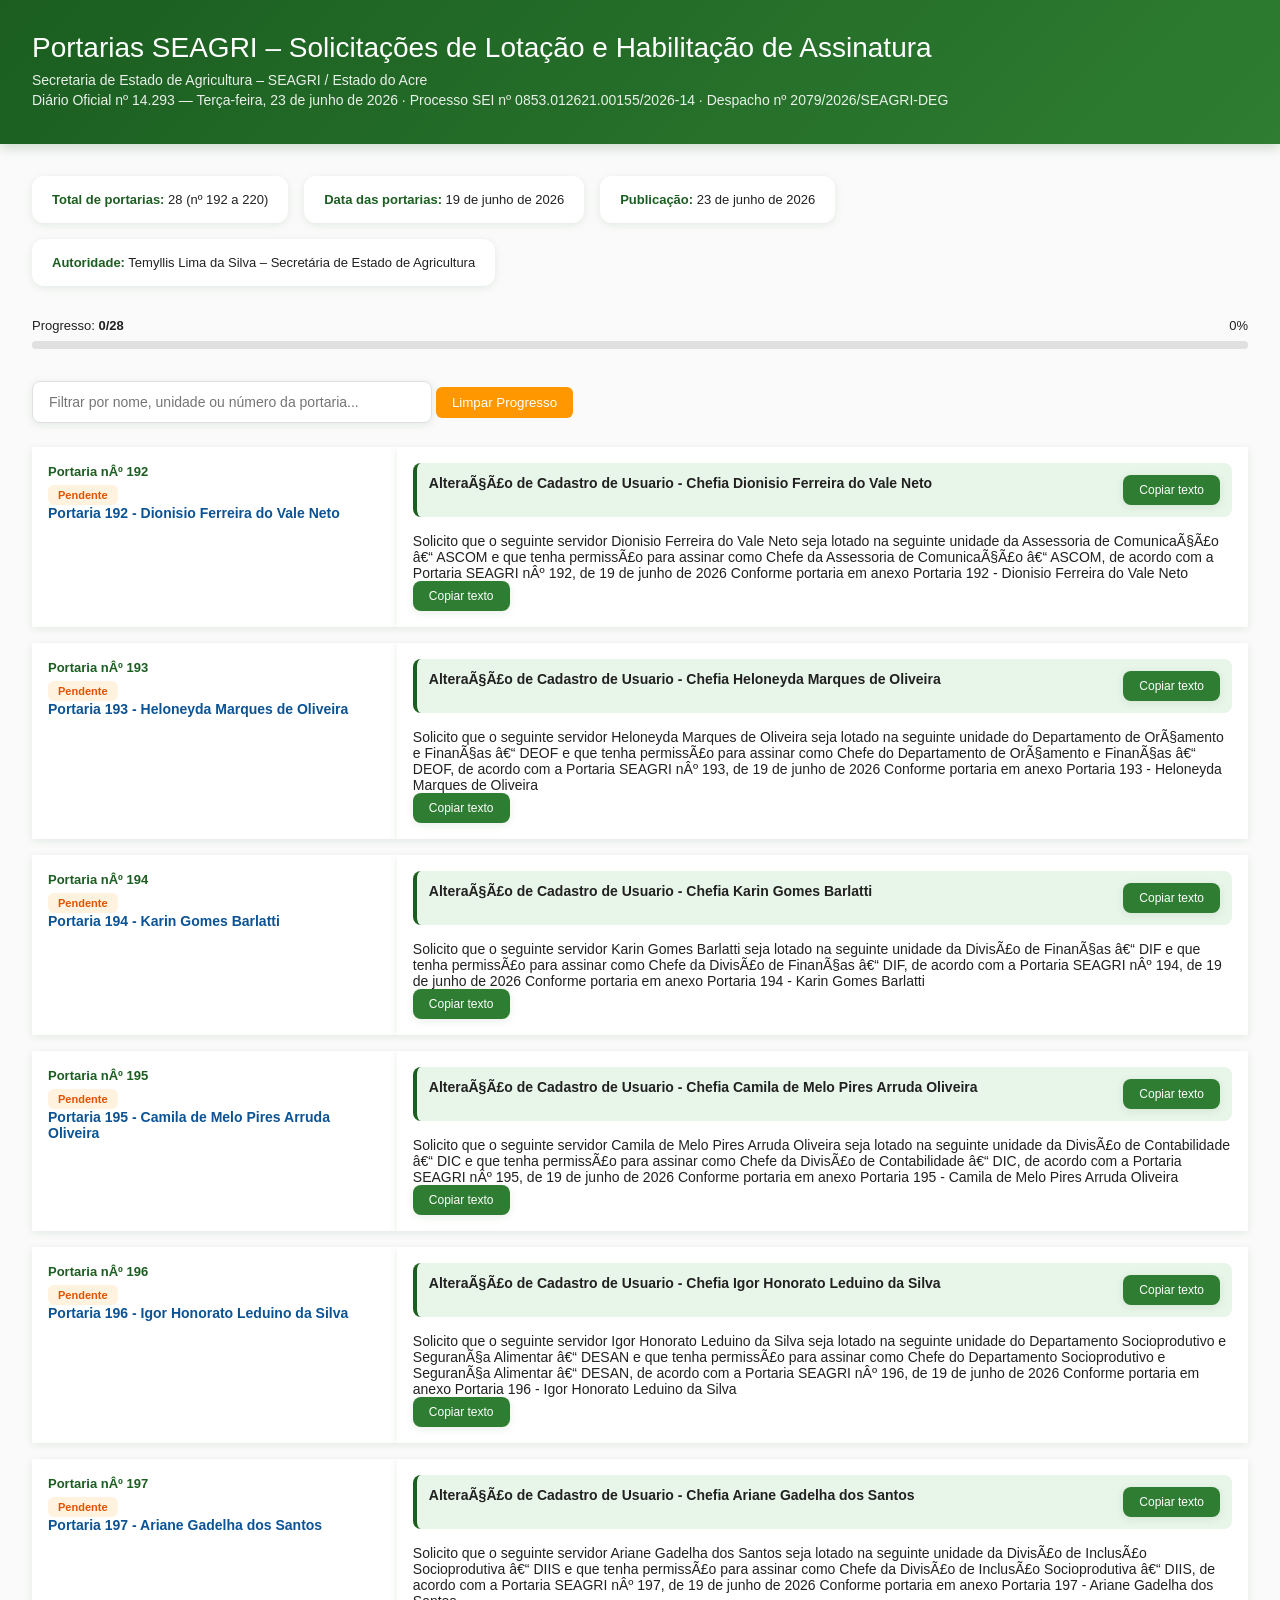
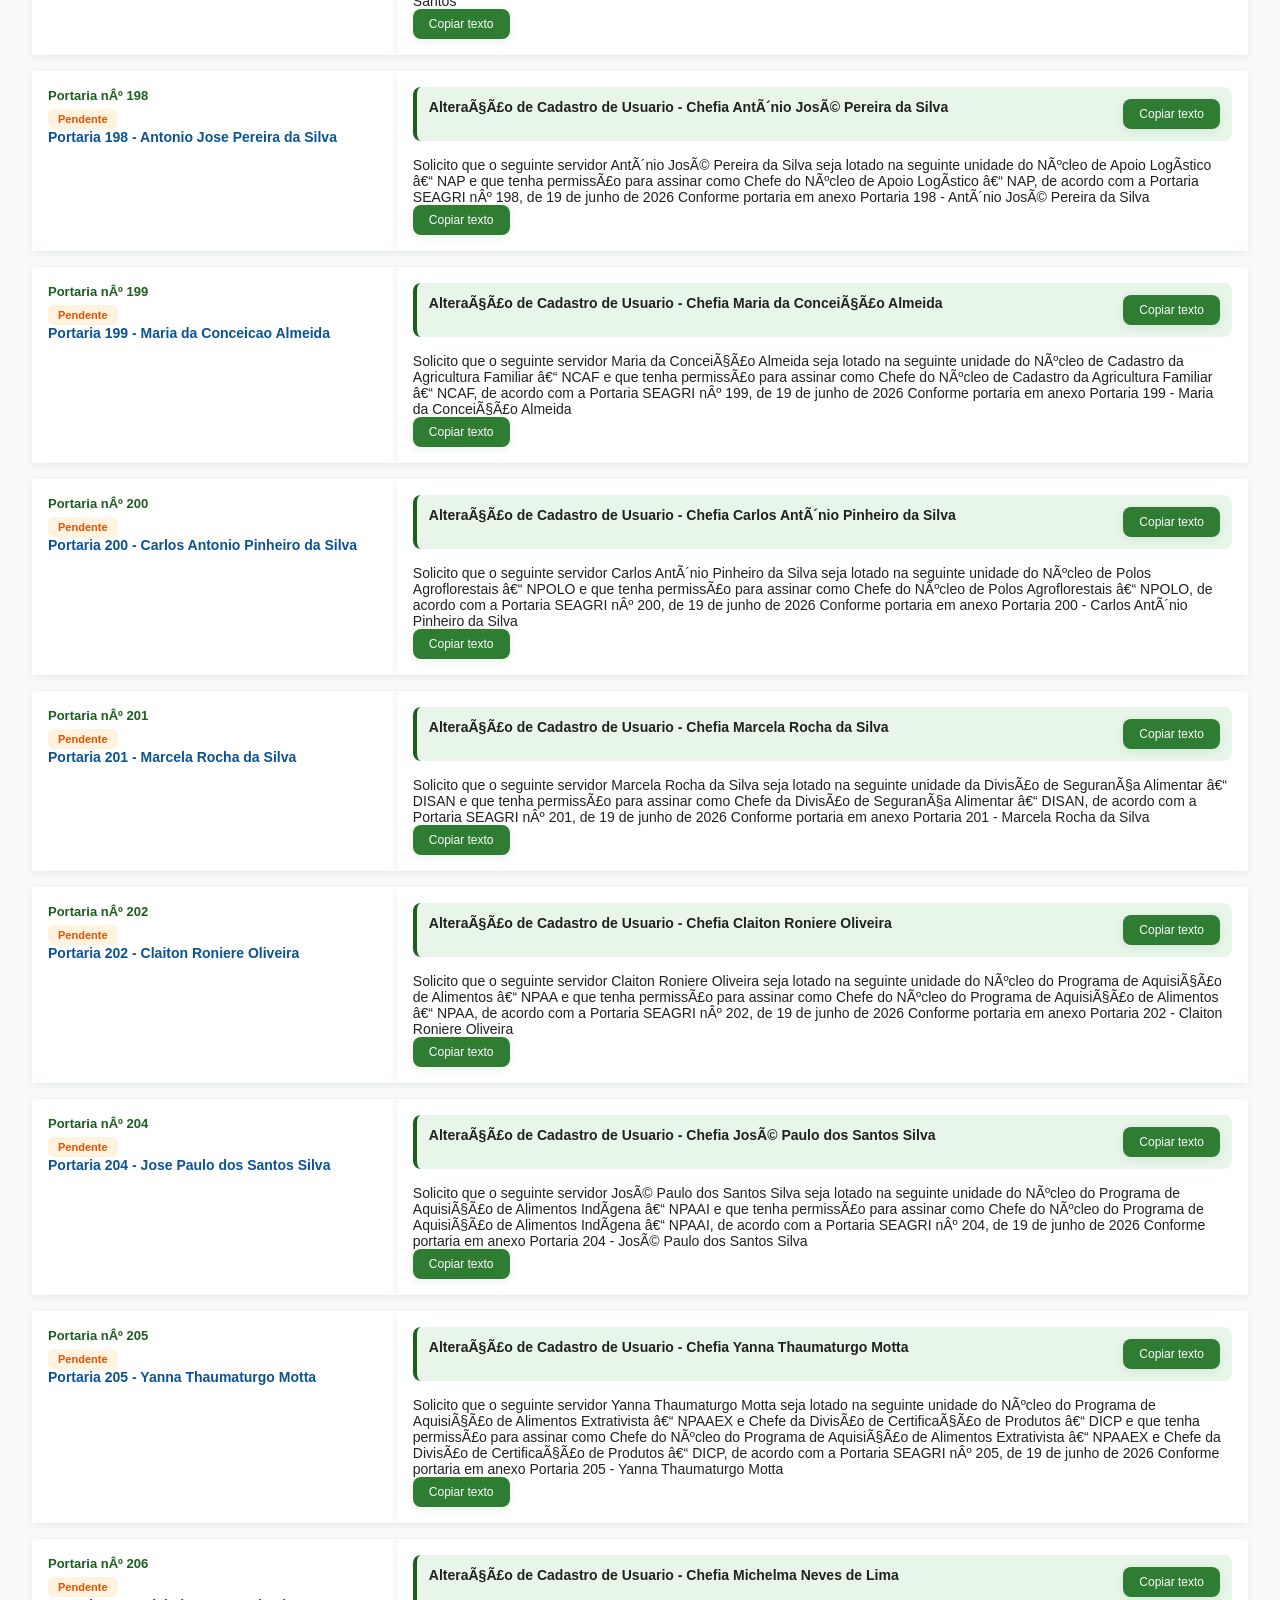
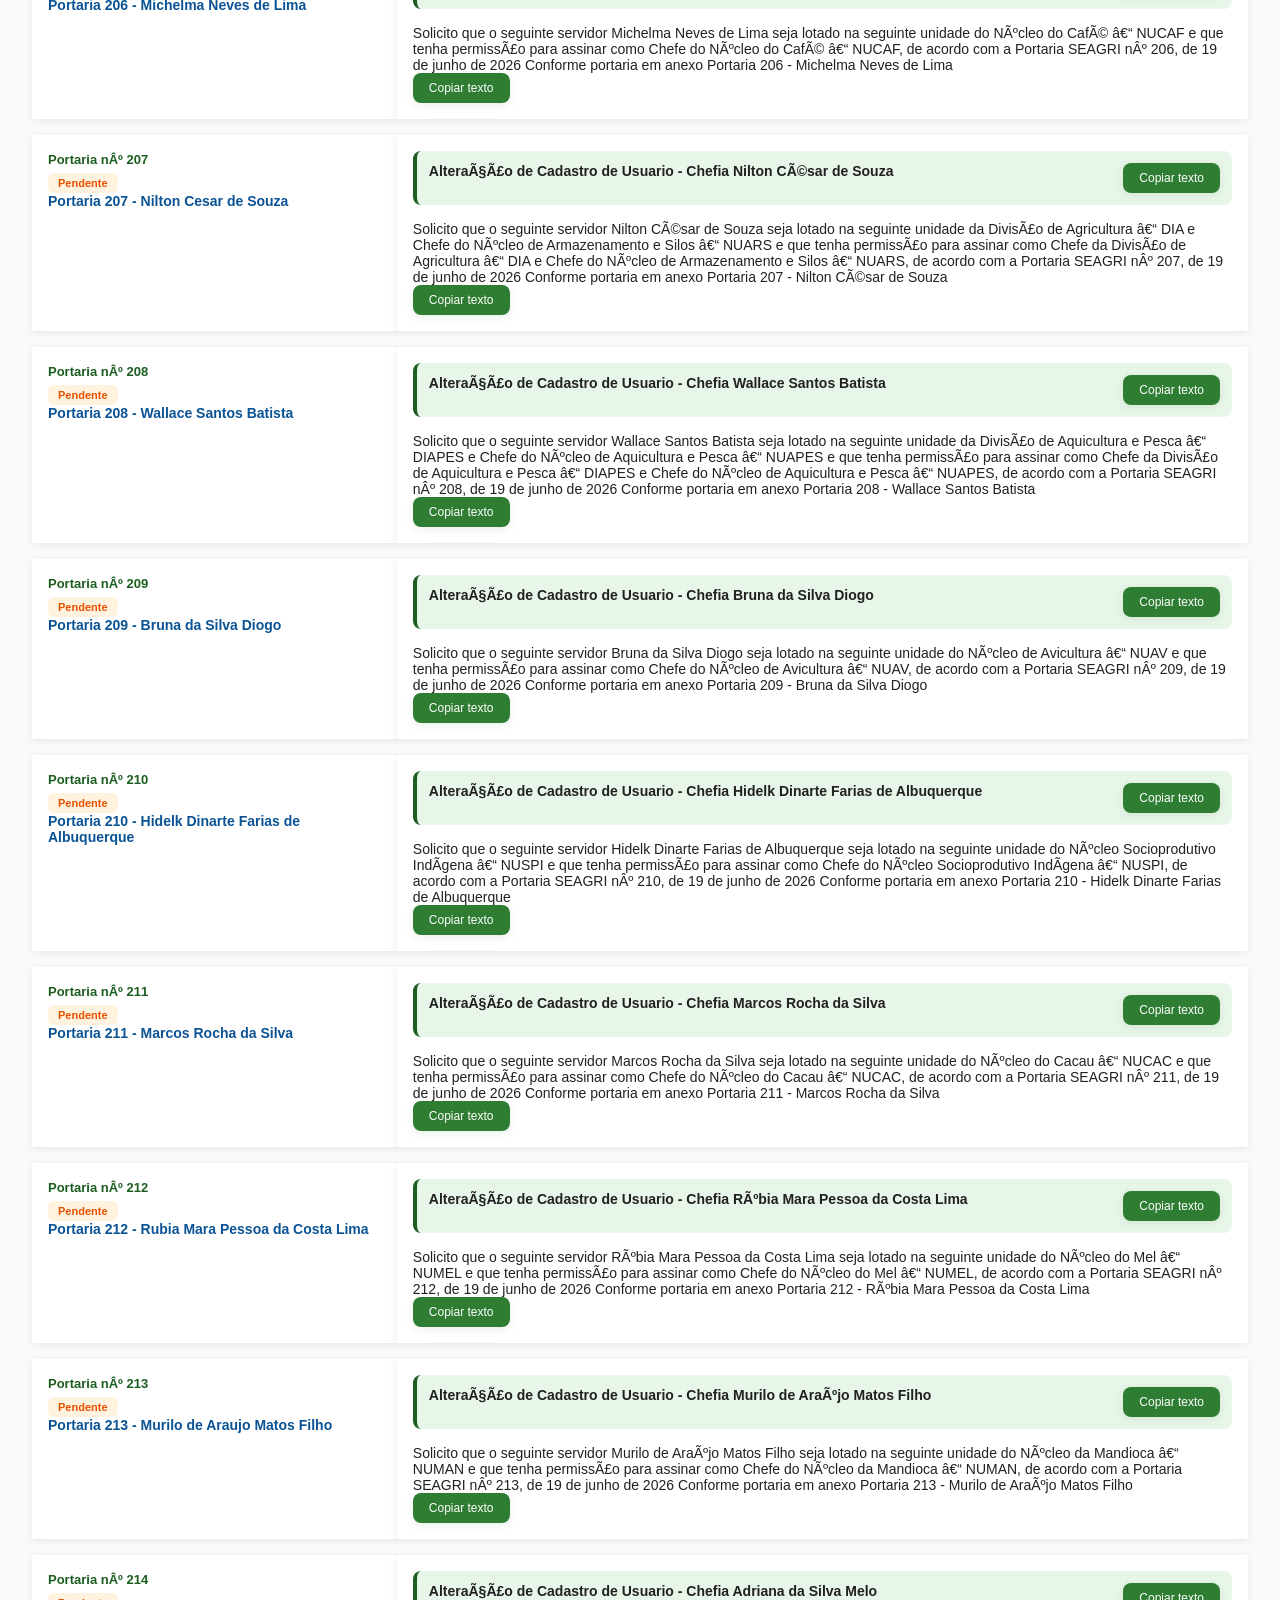
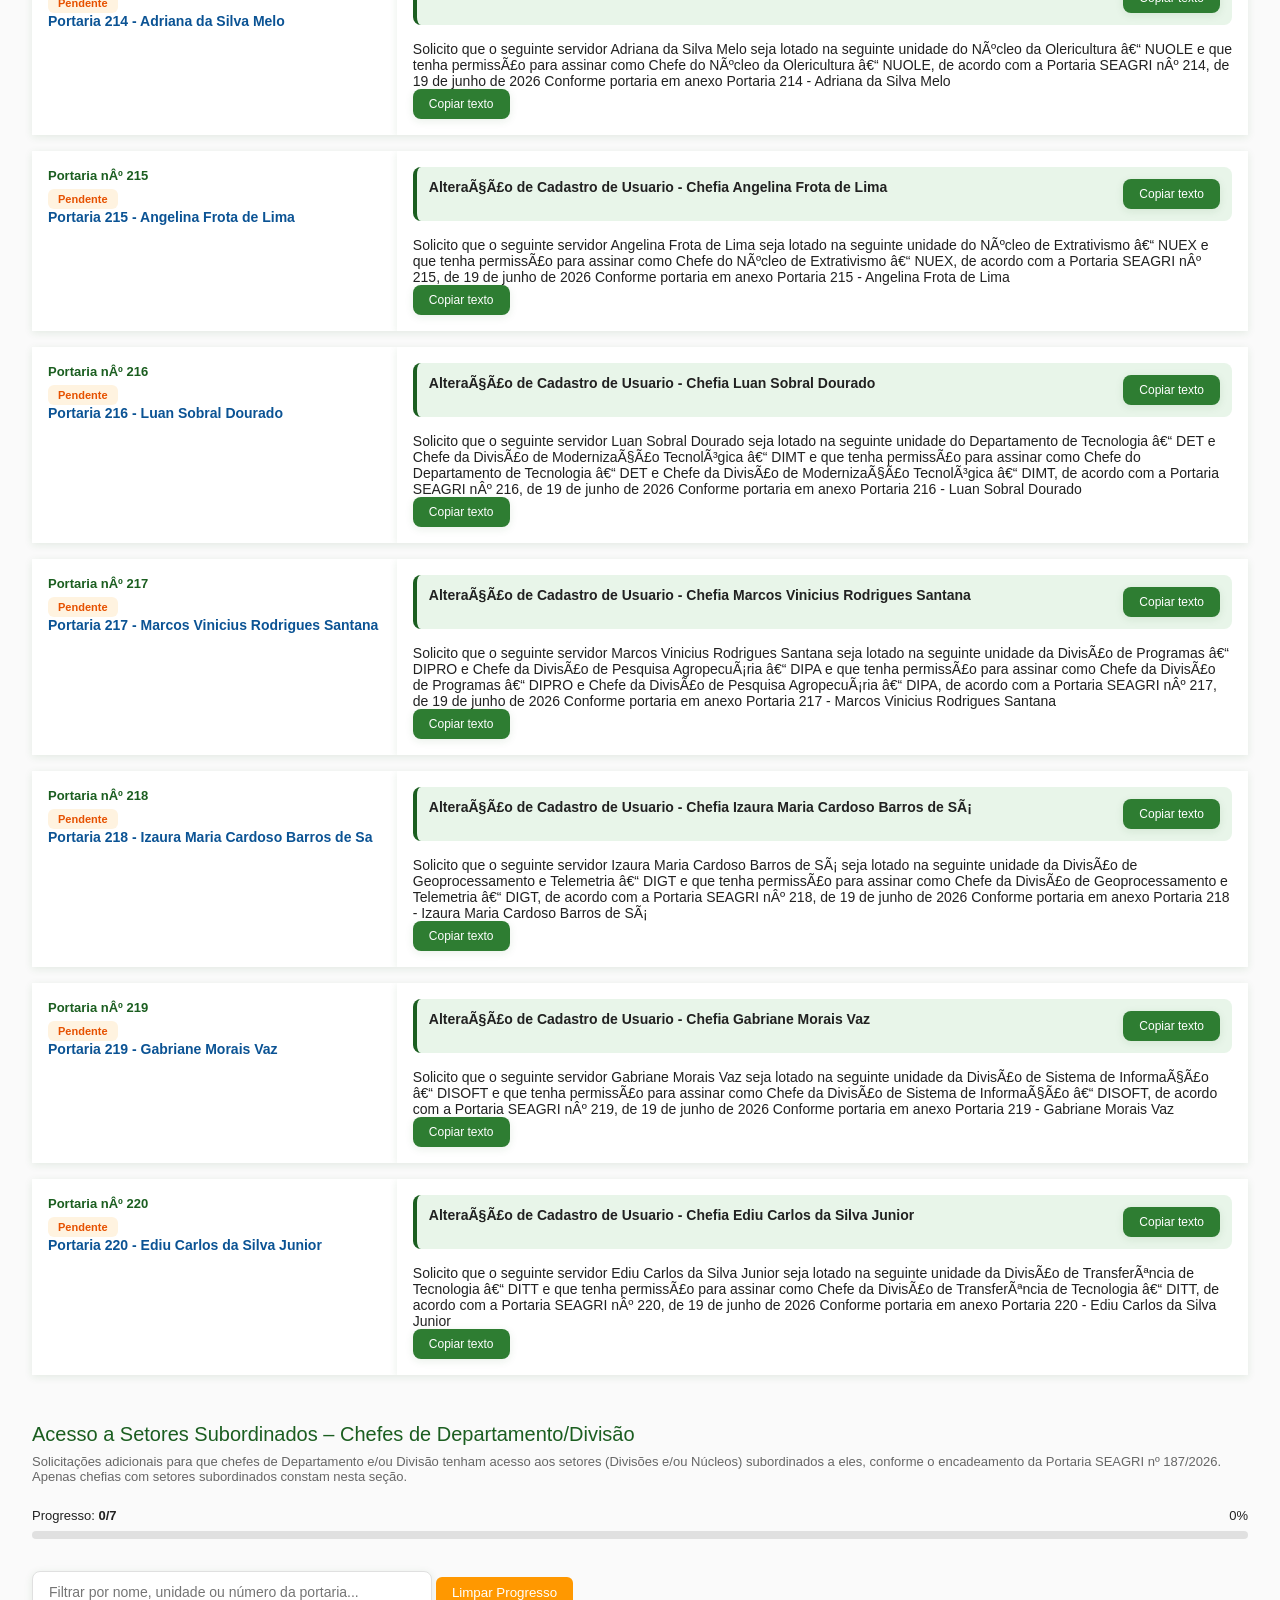
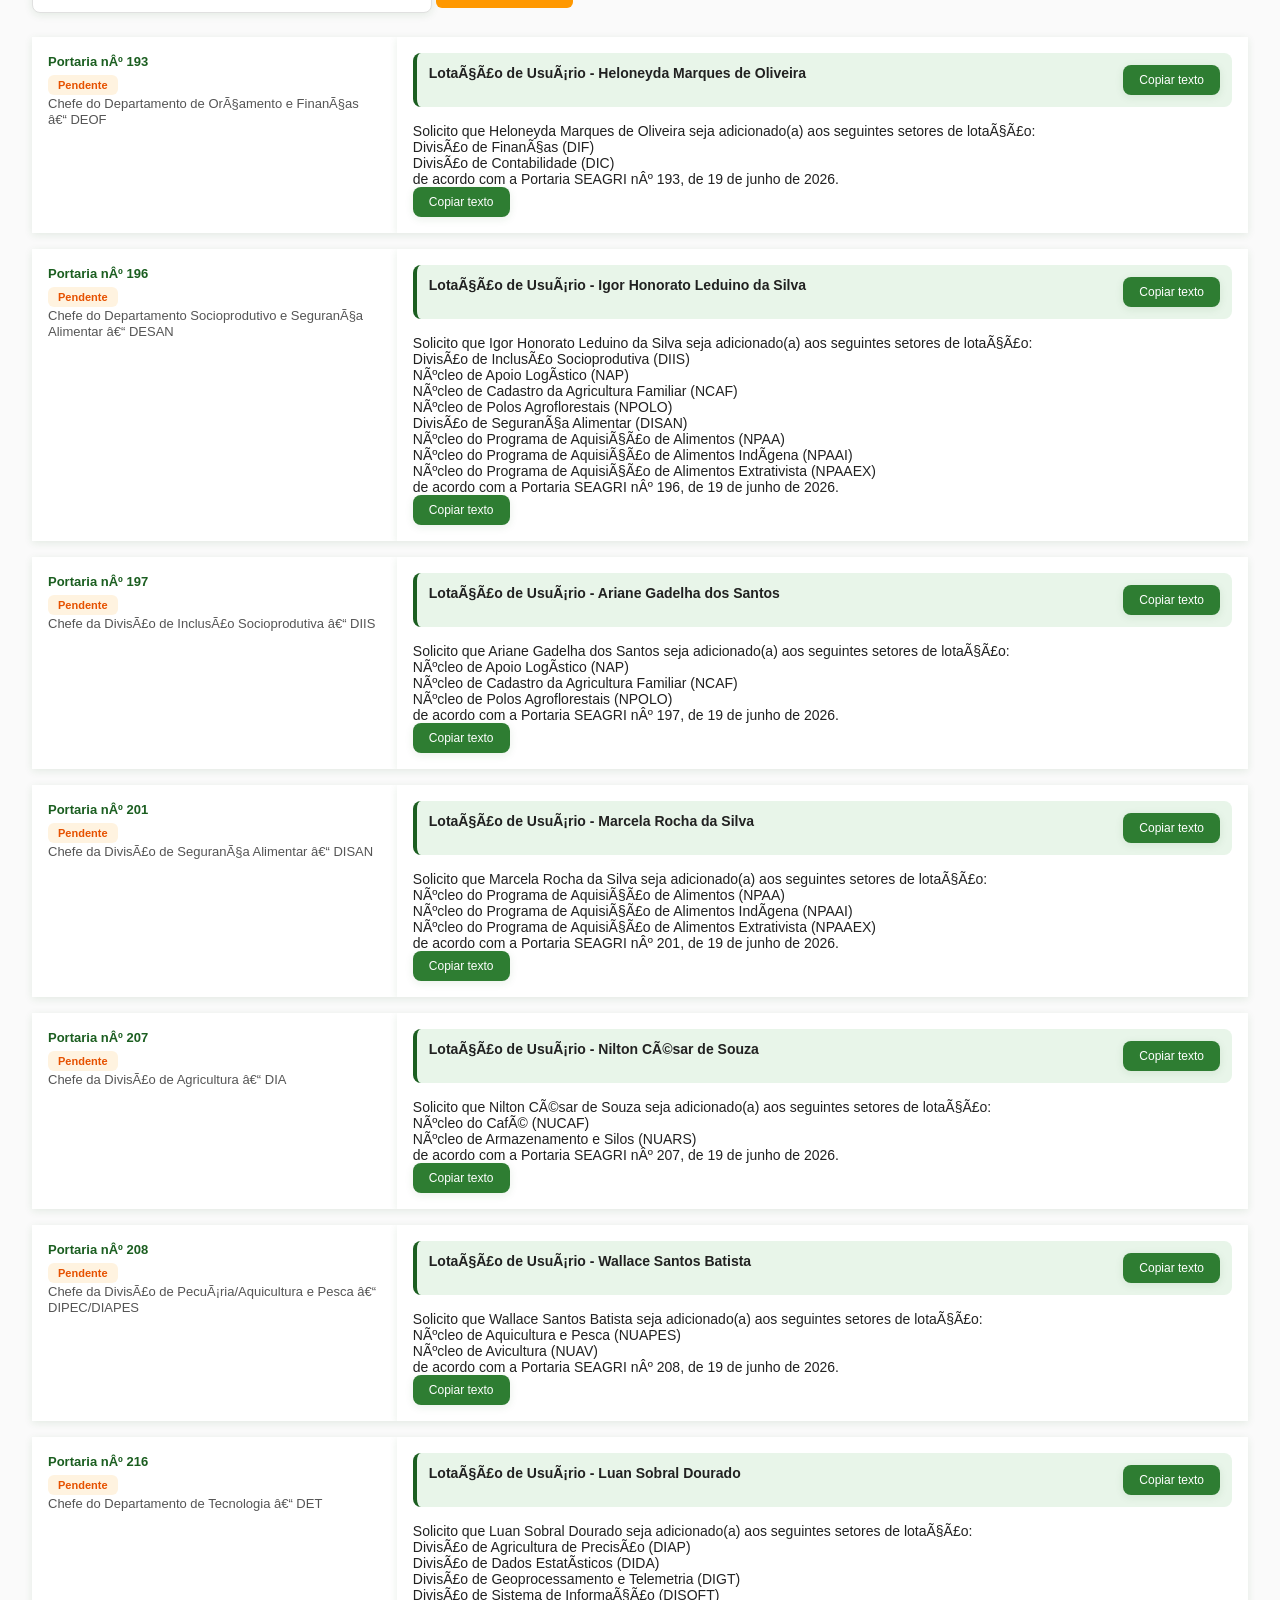
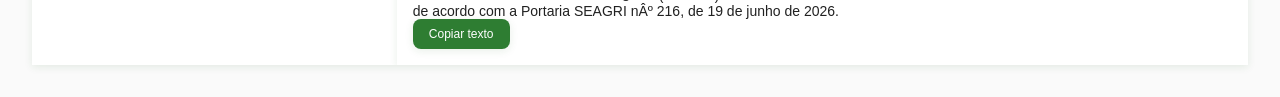
==== index.html @ 4edb9bdc "Update index.html Colocando as novas portarias e chamados para os chefes de departamento dos setores" ====
<!DOCTYPE html>
<html lang="pt-BR">
<head>
<meta charset="UTF-8">
<meta name="viewport" content="width=device-width, initial-scale=1.0">
<title>Portarias SEAGRI - SolicitaÃ§Ãµes de LotaÃ§Ã£o e HabilitaÃ§Ã£o de Assinatura</title>
<style>
  :root{
    --verde:#1b5e20; --verde2:#2e7d32; --verde-claro:#e8f5e9; --cinza:#f5f5f5; --linha:#e0e0e0;
    --texto:#212121; --azul:#0b5394; --sombra:0 2px 8px rgba(27,94,32,0.1);
  }
  *{box-sizing:border-box;}
  body{font-family:"Roboto","Segoe UI",Arial,sans-serif;margin:0;color:var(--texto);background:#fafafa;}
  header{background:linear-gradient(135deg,var(--verde),var(--verde2));color:#fff;padding:32px;box-shadow:0 4px 12px rgba(27,94,32,0.2);}
  header h1{margin:0 0 8px;font-size:28px;font-weight:500;}
  header p{margin:4px 0;font-size:14px;opacity:.9;}
  .wrap{padding:32px;max-width:100%;margin:0;}
  .meta{display:flex;flex-wrap:wrap;gap:16px;margin:0 0 32px;padding:0;}
  .card{background:#fff;border:none;border-radius:12px;padding:16px 20px;font-size:13px;box-shadow:var(--sombra);}
  .card b{color:var(--verde);}
  .tools{margin:0 0 24px;font-size:14px;padding:0;}
  .progresso-container{margin-bottom:20px;}
  .progresso-titulo{display:flex;justify-content:space-between;margin-bottom:8px;font-size:13px;font-weight:500;}
  .progresso-barra{width:100%;height:8px;background:var(--linha);border-radius:10px;overflow:hidden;}
  .progresso-fill{height:100%;background:linear-gradient(90deg,var(--verde),var(--verde2));width:0%;transition:width 0.3s ease;border-radius:10px;}
  .tools input{padding:12px 16px;border:1px solid var(--linha);border-radius:8px;width:100%;max-width:400px;font-size:14px;background:#fff;box-shadow:var(--sombra);margin-top:12px;}
  .tools input:focus{outline:none;border-color:var(--verde);box-shadow:0 0 0 4px rgba(27,94,32,0.1);}
  table{border-collapse:separate;border-spacing:0;width:100%;background:transparent;border-radius:0;overflow:visible;box-shadow:none;margin:0;padding:0;}
  thead{display:none;}
  tbody{display:grid;grid-template-columns:1fr;gap:16px;width:100%;padding:0;}
  tbody td{border:none;padding:16px;font-size:14px;vertical-align:top;background:#fff;box-shadow:var(--sombra);border-radius:8px;width:100%;}
  tbody tr:nth-child(even){background:#fff;}
  tbody tr:hover{background:#f1f8e9;}
  tbody tr{background:#fff;box-shadow:var(--sombra);overflow:hidden;display:flex;margin:0;border:none;}
  tbody tr > td:first-child{width:30%;border-radius:0;}
  tbody tr > td:last-child{flex:1;border-radius:0;padding:16px;}
  .num{font-weight:600;color:var(--verde);white-space:nowrap;font-size:13px;}
  .status-badge{display:inline-block;margin-top:6px;padding:4px 10px;border-radius:6px;font-size:11px;font-weight:600;}
  .status-badge.pendente{background:#fff3e0;color:#e65100;}
  .status-badge.concluido{background:#e8f5e9;color:#2e7d32;}
  .arq{flex:0 0 30%;min-width:200px;}
  .arq a{color:var(--azul);text-decoration:none;font-weight:600;word-break:break-word;transition:color 0.2s;}
  .arq a:hover{color:var(--verde);text-decoration:underline;}
  .texto{line-height:1.8;font-size:14px;}
  .texto .u{font-weight:600;color:var(--verde);}
  .texto-container{display:flex;flex-direction:column;gap:16px;}
  .texto-titulo{display:flex;gap:12px;align-items:flex-start;padding:12px;background:var(--verde-claro);border-radius:8px;border-left:4px solid var(--verde);}
  .texto-titulo-text{flex:1;font-weight:500;color:var(--texto);cursor:pointer;transition:opacity 0.2s;}
  .texto-titulo-text:hover{opacity:0.7;}
  .texto-corpo-text{font-size:14px;cursor:pointer;transition:opacity 0.2s;}
  .texto-corpo-text:hover{opacity:0.7;}
  .toast-notificacao{position:fixed;bottom:20px;right:20px;background:var(--verde);color:#fff;padding:16px 24px;border-radius:8px;box-shadow:0 4px 12px rgba(0,0,0,0.15);font-weight:500;z-index:9999;animation:slideIn 0.3s ease-out;}
  @keyframes slideIn{from{transform:translateY(100px);opacity:0;}to{transform:translateY(0);opacity:1;}}
  @keyframes slideOut{from{transform:translateY(0);opacity:1;}to{transform:translateY(100px);opacity:0;}}
  .toast-saindo{animation:slideOut 0.3s ease-out forwards;}
  .copy{font-size:12px;color:#fff;background:var(--verde2);border:none;border-radius:8px;padding:8px 16px;cursor:pointer;white-space:nowrap;font-weight:500;transition:all 0.2s;box-shadow:var(--sombra);position:relative;}
  .copy:hover{background:var(--verde);transform:translateY(-2px);box-shadow:0 4px 12px rgba(27,94,32,0.2);}
  .copy:active{transform:translateY(0);}
  .copy.copiado{background:#4caf50;position:relative;}
  .copy.copiado::after{content:"âœ“";margin-left:6px;font-weight:bold;}
  .obs{margin-top:32px;background:#fff8e1;border:1px solid #f0d98a;border-radius:12px;padding:16px 20px;font-size:13px;line-height:1.6;box-shadow:var(--sombra);}
  .obs b{color:#9a6b00;}
  .modal-backdrop{position:fixed;top:0;left:0;width:100%;height:100%;background:rgba(0,0,0,0.5);display:none;justify-content:center;align-items:center;z-index:10000;}
  .modal-backdrop.ativo{display:flex;}
  .modal-conteudo{background:#fff;border-radius:16px;padding:40px;box-shadow:0 8px 32px rgba(0,0,0,0.2);max-width:500px;text-align:center;position:relative;animation:modalEntrada 0.3s ease-out;}
  @keyframes modalEntrada{from{transform:scale(0.8);opacity:0;}to{transform:scale(1);opacity:1;}}
  .modal-titulo{font-size:32px;margin:0 0 20px;color:var(--verde);font-weight:500;}
  .modal-emoji{font-size:80px;margin-bottom:20px;}
  .modal-fechar{position:absolute;top:12px;right:12px;background:none;border:none;font-size:28px;cursor:pointer;color:#999;transition:color 0.2s;}
  .modal-fechar:hover{color:var(--verde);}
  footer{padding:24px 32px;font-size:12px;color:#999;text-align:center;border-top:1px solid var(--linha);}
  @media(max-width:900px){
    .wrap{padding:16px;}
    header{padding:20px 16px;}
    header h1{font-size:22px;}
    table{padding:0;}
    tbody{grid-template-columns:1fr;gap:12px;}
    tbody tr{flex-direction:column;}
    tbody tr > td{width:100%;}
    tbody tr > td:last-child{flex:1;}
    .arq{width:100%;}
    .texto{font-size:13px;}
    .copy{padding:6px 12px;font-size:11px;}
  }
  @media(max-width:600px){
    .wrap{padding:12px;}
    header{padding:16px 12px;}
    header h1{font-size:20px;}
    header p{font-size:12px;}
    .meta{gap:8px;margin-bottom:16px;}
    .card{padding:12px;font-size:12px;}
    table{padding:0;}
    tbody{grid-template-columns:1fr;gap:8px;}
    tbody tr{flex-direction:column;border-radius:8px;}
    tbody tr > td{padding:12px;}
    .arq{width:100%;}
    .num{font-size:12px;}
    .texto{font-size:13px;}
    .texto-titulo{padding:10px;gap:8px;}
    .texto-corpo-text{font-size:13px;}
    .copy{padding:6px 10px;font-size:10px;}
  }
</style>
</head>
<body>
<header>
  <h1>Portarias SEAGRI &ndash; Solicita&ccedil;&otilde;es de Lota&ccedil;&atilde;o e Habilita&ccedil;&atilde;o de Assinatura</h1>
  <p>Secretaria de Estado de Agricultura &ndash; SEAGRI / Estado do Acre</p>
  <p>Di&aacute;rio Oficial n&ordm; 14.293 &mdash; Ter&ccedil;a-feira, 23 de junho de 2026 &middot; Processo SEI n&ordm; 0853.012621.00155/2026-14 &middot; Despacho n&ordm; 2079/2026/SEAGRI-DEG</p>
</header>

<div class="wrap">
  <div class="meta">
    <div class="card"><b>Total de portarias:</b> 28 (n&ordm; 192 a 220)</div>
    <div class="card"><b>Data das portarias:</b> 19 de junho de 2026</div>
    <div class="card"><b>Publica&ccedil;&atilde;o:</b> 23 de junho de 2026</div>
    <div class="card"><b>Autoridade:</b> Temyllis Lima da Silva &ndash; Secret&aacute;ria de Estado de Agricultura</div>
  </div>

  <div class="tools">
    <div class="progresso-container">
      <div class="progresso-titulo">
        <span>Progresso: <strong id="progresso-texto">0/28</strong></span>
        <span id="progresso-percentual">0%</span>
      </div>
      <div class="progresso-barra">
        <div class="progresso-fill" id="progresso-fill"></div>
      </div>
    </div>
    <input id="busca" type="text" placeholder="Filtrar por nome, unidade ou n&uacute;mero da portaria...">
    <button id="limparProgresso" style="margin-top:10px;padding:8px 16px;background:#ff9800;color:#fff;border:none;border-radius:6px;cursor:pointer;font-weight:500;">Limpar Progresso</button>
  </div>

  <table id="tabela">
    <thead>
      <tr>
        <th style="width:30%">Arquivo</th>
        <th style="width:70%">Texto da solicita&ccedil;&atilde;o</th>
      </tr>
    </thead>
    <tbody>
<!--LINHAS-->
    </tbody>
  </table>

  <h2 style="margin:48px 0 8px;font-size:20px;color:var(--verde);font-weight:500;">Acesso a Setores Subordinados &ndash; Chefes de Departamento/Divis&atilde;o</h2>
  <p style="margin:0 0 24px;font-size:13px;color:#666;">Solicita&ccedil;&otilde;es adicionais para que chefes de Departamento e/ou Divis&atilde;o tenham acesso aos setores (Divis&otilde;es e/ou N&uacute;cleos) subordinados a eles, conforme o encadeamento da Portaria SEAGRI n&ordm; 187/2026. Apenas chefias com setores subordinados constam nesta se&ccedil;&atilde;o.</p>

  <div class="tools">
    <div class="progresso-container">
      <div class="progresso-titulo">
        <span>Progresso: <strong id="progresso-texto2">0/7</strong></span>
        <span id="progresso-percentual2">0%</span>
      </div>
      <div class="progresso-barra">
        <div class="progresso-fill" id="progresso-fill2"></div>
      </div>
    </div>
    <input id="busca2" type="text" placeholder="Filtrar por nome, unidade ou n&uacute;mero da portaria...">
    <button id="limparProgresso2" style="margin-top:10px;padding:8px 16px;background:#ff9800;color:#fff;border:none;border-radius:6px;cursor:pointer;font-weight:500;">Limpar Progresso</button>
  </div>

  <table id="tabela2">
    <thead>
      <tr>
        <th style="width:30%">Chefia</th>
        <th style="width:70%">Texto da solicita&ccedil;&atilde;o</th>
      </tr>
    </thead>
    <tbody>
<!--LINHAS2-->
    </tbody>
  </table>
</div>
<script>
const dados = [
 {n:"192", arq:"Portaria 192 - Dionisio Ferreira do Vale Neto.pdf", orig:"[03]-0021487054_Publicacao.pdf", nome:"Dionisio Ferreira do Vale Neto", chefia:"Chefe da Assessoria de ComunicaÃ§Ã£o â€“ ASCOM"},
 {n:"193", arq:"Portaria 193 - Heloneyda Marques de Oliveira.pdf", orig:"[05]-0021487149_Publicacao.pdf", nome:"Heloneyda Marques de Oliveira", chefia:"Chefe do Departamento de OrÃ§amento e FinanÃ§as â€“ DEOF"},
 {n:"194", arq:"Portaria 194 - Karin Gomes Barlatti.pdf", orig:"[07]-0021487244_Publicacao.pdf", nome:"Karin Gomes Barlatti", chefia:"Chefe da DivisÃ£o de FinanÃ§as â€“ DIF"},
 {n:"195", arq:"Portaria 195 - Camila de Melo Pires Arruda Oliveira.pdf", orig:"[09]-0021487390_Publicacao.pdf", nome:"Camila de Melo Pires Arruda Oliveira", chefia:"Chefe da DivisÃ£o de Contabilidade â€“ DIC"},
 {n:"196", arq:"Portaria 196 - Igor Honorato Leduino da Silva.pdf", orig:"[11]-0021487550_Publicacao.pdf", nome:"Igor Honorato Leduino da Silva", chefia:"Chefe do Departamento Socioprodutivo e SeguranÃ§a Alimentar â€“ DESAN"},
 {n:"197", arq:"Portaria 197 - Ariane Gadelha dos Santos.pdf", orig:"[13]-0021487748_Publicacao.pdf", nome:"Ariane Gadelha dos Santos", chefia:"Chefe da DivisÃ£o de InclusÃ£o Socioprodutiva â€“ DIIS"},
 {n:"198", arq:"Portaria 198 - Antonio Jose Pereira da Silva.pdf", orig:"[15]-0021487877_Publicacao.pdf", nome:"AntÃ´nio JosÃ© Pereira da Silva", chefia:"Chefe do NÃºcleo de Apoio LogÃ­stico â€“ NAP"},
 {n:"199", arq:"Portaria 199 - Maria da Conceicao Almeida.pdf", orig:"[17]-0021487975_Publicacao.pdf", nome:"Maria da ConceiÃ§Ã£o Almeida", chefia:"Chefe do NÃºcleo de Cadastro da Agricultura Familiar â€“ NCAF"},
 {n:"200", arq:"Portaria 200 - Carlos Antonio Pinheiro da Silva.pdf", orig:"[19]-0021488051_Publicacao.pdf", nome:"Carlos AntÃ´nio Pinheiro da Silva", chefia:"Chefe do NÃºcleo de Polos Agroflorestais â€“ NPOLO"},
 {n:"201", arq:"Portaria 201 - Marcela Rocha da Silva.pdf", orig:"[21]-0021488125_Publicacao.pdf", nome:"Marcela Rocha da Silva", chefia:"Chefe da DivisÃ£o de SeguranÃ§a Alimentar â€“ DISAN"},
 {n:"202", arq:"Portaria 202 - Claiton Roniere Oliveira.pdf", orig:"[23]-0021488206_Publicacao.pdf", nome:"Claiton Roniere Oliveira", chefia:"Chefe do NÃºcleo do Programa de AquisiÃ§Ã£o de Alimentos â€“ NPAA"},
 {n:"204", arq:"Portaria 204 - Jose Paulo dos Santos Silva.pdf", orig:"[25]-0021488298_Publicacao.pdf", nome:"JosÃ© Paulo dos Santos Silva", chefia:"Chefe do NÃºcleo do Programa de AquisiÃ§Ã£o de Alimentos IndÃ­gena â€“ NPAAI"},
 {n:"205", arq:"Portaria 205 - Yanna Thaumaturgo Motta.pdf", orig:"[27]-0021488361_Publicacao.pdf", nome:"Yanna Thaumaturgo Motta", chefia:"Chefe do NÃºcleo do Programa de AquisiÃ§Ã£o de Alimentos Extrativista â€“ NPAAEX e Chefe da DivisÃ£o de CertificaÃ§Ã£o de Produtos â€“ DICP"},
 {n:"206", arq:"Portaria 206 - Michelma Neves de Lima.pdf", orig:"[29]-0021488488_Publicacao.pdf", nome:"Michelma Neves de Lima", chefia:"Chefe do NÃºcleo do CafÃ© â€“ NUCAF"},
 {n:"207", arq:"Portaria 207 - Nilton Cesar de Souza.pdf", orig:"[31]-0021488659_Publicacao.pdf", nome:"Nilton CÃ©sar de Souza", chefia:"Chefe da DivisÃ£o de Agricultura â€“ DIA e Chefe do NÃºcleo de Armazenamento e Silos â€“ NUARS"},
 {n:"208", arq:"Portaria 208 - Wallace Santos Batista.pdf", orig:"[33]-0021488757_Publicacao.pdf", nome:"Wallace Santos Batista", chefia:"Chefe da DivisÃ£o de Aquicultura e Pesca â€“ DIAPES e Chefe do NÃºcleo de Aquicultura e Pesca â€“ NUAPES"},
 {n:"209", arq:"Portaria 209 - Bruna da Silva Diogo.pdf", orig:"[35]-0021489141_Publicacao.pdf", nome:"Bruna da Silva Diogo", chefia:"Chefe do NÃºcleo de Avicultura â€“ NUAV"},
 {n:"210", arq:"Portaria 210 - Hidelk Dinarte Farias de Albuquerque.pdf", orig:"[37]-0021489250_Publicacao.pdf", nome:"Hidelk Dinarte Farias de Albuquerque", chefia:"Chefe do NÃºcleo Socioprodutivo IndÃ­gena â€“ NUSPI"},
 {n:"211", arq:"Portaria 211 - Marcos Rocha da Silva.pdf", orig:"[39]-0021489376_Publicacao.pdf", nome:"Marcos Rocha da Silva", chefia:"Chefe do NÃºcleo do Cacau â€“ NUCAC"},
 {n:"212", arq:"Portaria 212 - Rubia Mara Pessoa da Costa Lima.pdf", orig:"[41]-0021489429_Publicacao.pdf", nome:"RÃºbia Mara Pessoa da Costa Lima", chefia:"Chefe do NÃºcleo do Mel â€“ NUMEL"},
 {n:"213", arq:"Portaria 213 - Murilo de Araujo Matos Filho.pdf", orig:"[43]-0021489498_Publicacao.pdf", nome:"Murilo de AraÃºjo Matos Filho", chefia:"Chefe do NÃºcleo da Mandioca â€“ NUMAN"},
 {n:"214", arq:"Portaria 214 - Adriana da Silva Melo.pdf", orig:"[45]-0021489594_Publicacao.pdf", nome:"Adriana da Silva Melo", chefia:"Chefe do NÃºcleo da Olericultura â€“ NUOLE"},
 {n:"215", arq:"Portaria 215 - Angelina Frota de Lima.pdf", orig:"[47]-0021489672_Publicacao.pdf", nome:"Angelina Frota de Lima", chefia:"Chefe do NÃºcleo de Extrativismo â€“ NUEX"},
 {n:"216", arq:"Portaria 216 - Luan Sobral Dourado.pdf", orig:"[49]-0021489739_Publicacao.pdf", nome:"Luan Sobral Dourado", chefia:"Chefe do Departamento de Tecnologia â€“ DET e Chefe da DivisÃ£o de ModernizaÃ§Ã£o TecnolÃ³gica â€“ DIMT"},
 {n:"217", arq:"Portaria 217 - Marcos Vinicius Rodrigues Santana.pdf", orig:"[51]-0021489820_Publicacao.pdf", nome:"Marcos Vinicius Rodrigues Santana", chefia:"Chefe da DivisÃ£o de Programas â€“ DIPRO e Chefe da DivisÃ£o de Pesquisa AgropecuÃ¡ria â€“ DIPA"},
 {n:"218", arq:"Portaria 218 - Izaura Maria Cardoso Barros de Sa.pdf", orig:"[53]-0021489909_Publicacao.pdf", nome:"Izaura Maria Cardoso Barros de SÃ¡", chefia:"Chefe da DivisÃ£o de Geoprocessamento e Telemetria â€“ DIGT"},
 {n:"219", arq:"Portaria 219 - Gabriane Morais Vaz.pdf", orig:"[55]-0021490028_Publicacao.pdf", nome:"Gabriane Morais Vaz", chefia:"Chefe da DivisÃ£o de Sistema de InformaÃ§Ã£o â€“ DISOFT"},
 {n:"220", arq:"Portaria 220 - Ediu Carlos da Silva Junior.pdf", orig:"[57]-0021490099_Publicacao.pdf", nome:"Ediu Carlos da Silva Junior", chefia:"Chefe da DivisÃ£o de TransferÃªncia de Tecnologia â€“ DITT"}
];

function gerarTitulo(d){
  return "<b>AlteraÃ§Ã£o de Cadastro de Usuario - Chefia "+d.nome+"</b>";
}
function gerarTituloPlano(d){
  return "AlteraÃ§Ã£o de Cadastro de Usuario - Chefia "+d.nome;
}
function gerarTextoMaior(d){
  let setor = d.chefia.replace(/^Chefe\s+/i, "");
  return "Solicito que o seguinte servidor <span class='u'>"+d.nome+"</span> seja lotado na seguinte unidade <span class='u'>"+setor+"</span> e que tenha permissÃ£o para assinar como <span class='u'>"+d.chefia+"</span>, de acordo com a Portaria SEAGRI nÂº "+d.n+", de 19 de junho de 2026  Conforme portaria em anexo Portaria "+d.n+" - "+d.nome;
}
function gerarTextoMaiorPlano(d){
  let setor = d.chefia.replace(/^Chefe\s+/i, "");
  return "Solicito que o seguinte servidor "+d.nome+" seja lotado na seguinte unidade "+setor+" e que tenha permissÃ£o para assinar como "+d.chefia+", de acordo com a Portaria SEAGRI nÂº "+d.n+", de 19 de junho de 2026  Conforme portaria em anexo Portaria "+d.n+" - "+d.nome;}
function gerarTextoMenor(d){
  return "Solicito que o seguinte servidor "+d.nome+" seja lotado na seguinte unidade Secretaria de Estado de Agricultura â€“ SEAGRI e que tenha permissÃ£o para assinar como "+d.chefia+", de acordo com a Portaria SEAGRI nÂº "+d.n+", de 19 de junho de 2026, conforme anexo \""+d.arq+"\".";}
function gerarTextoMenorPlano(d){
  return "Solicito que o seguinte servidor "+d.nome+" seja lotado na seguinte unidade Secretaria de Estado de Agricultura â€“ SEAGRI e que tenha permissÃ£o para assinar como "+d.chefia+", de acordo com a Portaria SEAGRI nÂº "+d.n+", de 19 de junho de 2026, conforme anexo \""+d.arq+"\".";}

const tbody = document.querySelector("#tabela tbody");

// Carregar estado salvo do localStorage
const estadoSalvo = JSON.parse(localStorage.getItem("portariasCompletas") || "{}");
const portarias = [];

// Primeira passagem: criar todas as portarias
dados.forEach(d=>{
  const tr=document.createElement("tr");
  const nomeArquivoSemExtensao = d.arq.replace(/\.pdf$/i, "");
  
  tr.innerHTML =
    "<td class='arq'><span class='num'>Portaria nÂº "+d.n+"</span><br>"+
      "<span class='status-badge pendente'>Pendente</span><br>"+
      "<a href=\""+encodeURI(d.arq)+"\" target=\"_blank\">"+nomeArquivoSemExtensao+"</a></td>"+
    "<td><div class='texto-container'>"+
      "<div class='texto-titulo'>"+
        "<div class='texto-titulo-text'>"+gerarTitulo(d)+"</div>"+
        "<button class='copy copy-titulo' style='flex-shrink:0;'>Copiar texto</button>"+
      "</div>"+
      "<div class='texto-corpo'>"+
        "<div class='texto-corpo-text'>"+gerarTextoMaior(d)+"</div>"+
        "<button class='copy copy-corpo' style='flex-shrink:0;'>Copiar texto</button>"+
      "</div>"+
    "</div></td>";
  
  const statusBadge = tr.querySelector(".status-badge");
  const btnTitulo = tr.querySelector(".copy-titulo");
  const btnCorpo = tr.querySelector(".copy-corpo");
  const textoTitulo = tr.querySelector(".texto-titulo-text");
  const textoCorpo = tr.querySelector(".texto-corpo-text");
  
  // Restaurar estado salvo
  if(estadoSalvo[d.n]){
    statusBadge.textContent = "ConcluÃ­do";
    statusBadge.classList.remove("pendente");
    statusBadge.classList.add("concluido");
  }
  
  const portaria = {
    numero: d.n,
    tr: tr,
    statusBadge: statusBadge,
    btnTitulo: btnTitulo,
    btnCorpo: btnCorpo,
    textoTitulo: textoTitulo,
    textoCorpo: textoCorpo,
    clicouTitulo: false,
    clicouCorpo: false
  };
  
  portarias.push(portaria);
  tbody.appendChild(tr);
});

// Segunda passagem: adicionar event listeners com referÃªncia correta

function mostrarToast(){
  const toastAntigo = document.querySelector(".toast-notificacao");
  if(toastAntigo){
    toastAntigo.classList.add("toast-saindo");
    setTimeout(()=>toastAntigo.remove(),300);
  }
  const toast = document.createElement("div");
  toast.className = "toast-notificacao";
  toast.textContent = "âœ“ Copiado para a Ã¡rea de transferÃªncia!";
  document.body.appendChild(toast);
  setTimeout(()=>{
    toast.classList.add("toast-saindo");
    setTimeout(()=>toast.remove(),300);
  },3000);
}

function abrirModalCopiaManual(texto){
  let backdrop = document.getElementById("modal-copia-manual");
  if(!backdrop){
    backdrop = document.createElement("div");
    backdrop.id = "modal-copia-manual";
    backdrop.className = "modal-backdrop";
    backdrop.innerHTML =
      "<div class='modal-conteudo' style='max-width:600px;text-align:left;'>"+
        "<button class='modal-fechar' id='modal-copia-fechar'>&times;</button>"+
        "<div class='modal-titulo' style='font-size:18px;margin-bottom:12px;'>Copie o texto manualmente</div>"+
        "<p style='font-size:13px;color:#666;margin:0 0 12px;'>NÃ£o foi possÃ­vel copiar automaticamente (restriÃ§Ã£o do navegador). Toque no campo abaixo â€” o texto jÃ¡ vem selecionado â€” e use Ctrl+C (ou Cmd+C no Mac) para copiar.</p>"+
        "<textarea id='modal-copia-texto' style='width:100%;min-height:160px;padding:12px;border:1px solid var(--linha);border-radius:8px;font-family:inherit;font-size:13px;resize:vertical;' readonly></textarea>"+
      "</div>";
    document.body.appendChild(backdrop);
    backdrop.addEventListener("click", function(e){
      if(e.target === backdrop){ backdrop.classList.remove("ativo"); }
    });
    document.getElementById("modal-copia-fechar").addEventListener("click", function(){
      backdrop.classList.remove("ativo");
    });
  }
  const area = document.getElementById("modal-copia-texto");
  area.value = texto;
  backdrop.classList.add("ativo");
  setTimeout(()=>{ area.focus(); area.select(); }, 50);
}

function copiarTexto(texto){
  function viaExecCommand(){
    try{
      const textArea = document.createElement("textarea");
      textArea.value = texto;
      textArea.style.position = "fixed";
      textArea.style.opacity = "0";
      document.body.appendChild(textArea);
      textArea.focus();
      textArea.select();
      const ok = document.execCommand("copy");
      document.body.removeChild(textArea);
      return ok;
    }catch(e){
      return false;
    }
  }

  if(navigator.clipboard && window.isSecureContext){
    navigator.clipboard.writeText(texto).then(()=>{
      mostrarToast();
    }).catch(()=>{
      if(viaExecCommand()){ mostrarToast(); }
      else{ abrirModalCopiaManual(texto); }
    });
  } else {
    if(viaExecCommand()){ mostrarToast(); }
    else{ abrirModalCopiaManual(texto); }
  }
}

portarias.forEach((portaria, indice)=>{
  const d = dados[indice];
  
  function atualizarBarraProgresso(){
    const concluidas = Object.keys(estadoSalvo).length;
    const total = dados.length;
    const percentual = Math.round((concluidas / total) * 100);
    
    document.getElementById("progresso-fill").style.width = percentual + "%";
    document.getElementById("progresso-texto").textContent = concluidas + "/" + total;
    document.getElementById("progresso-percentual").textContent = percentual + "%";
  }
  
  function marcarAnteriorComoConcluida(){
    if(indice > 0){
      const portariaAnterior = portarias[indice - 1];
      portariaAnterior.statusBadge.textContent = "ConcluÃ­do";
      portariaAnterior.statusBadge.classList.remove("pendente");
      portariaAnterior.statusBadge.classList.add("concluido");
      estadoSalvo[portariaAnterior.numero] = true;
      localStorage.setItem("portariasCompletas", JSON.stringify(estadoSalvo));
      atualizarBarraProgresso();
    }
  }
  
  portaria.btnTitulo.addEventListener("click",function(){
    copiarTexto(gerarTituloPlano(d));
    portaria.clicouTitulo = true;
    this.classList.add("copiado");
    setTimeout(()=>this.classList.remove("copiado"),1500);
    
    if(portaria.clicouTitulo && portaria.clicouCorpo){
      marcarAnteriorComoConcluida();
    }
  });
  
  portaria.btnCorpo.addEventListener("click",function(){
    copiarTexto(gerarTextoMaiorPlano(d));
    portaria.clicouCorpo = true;
    this.classList.add("copiado");
    setTimeout(()=>this.classList.remove("copiado"),1500);
    
    if(portaria.clicouTitulo && portaria.clicouCorpo){
      marcarAnteriorComoConcluida();
    }
  });
  
  // Listener para clicar no texto do tÃ­tulo
  portaria.textoTitulo.addEventListener("click",function(){
    copiarTexto(gerarTituloPlano(d));
    portaria.clicouTitulo = true;
    portaria.btnTitulo.classList.add("copiado");
    setTimeout(()=>portaria.btnTitulo.classList.remove("copiado"),1500);
    
    if(portaria.clicouTitulo && portaria.clicouCorpo){
      marcarAnteriorComoConcluida();
    }
  });
  
  // Listener para clicar no texto do corpo
  portaria.textoCorpo.addEventListener("click",function(){
    copiarTexto(gerarTextoMaiorPlano(d));
    portaria.clicouCorpo = true;
    portaria.btnCorpo.classList.add("copiado");
    setTimeout(()=>portaria.btnCorpo.classList.remove("copiado"),1500);
    
    if(portaria.clicouTitulo && portaria.clicouCorpo){
      marcarAnteriorComoConcluida();
    }
  });
});

// Atualizar barra de progresso ao carregar
const concluidas = Object.keys(estadoSalvo).length;
const total = dados.length;
const percentual = Math.round((concluidas / total) * 100);
document.getElementById("progresso-fill").style.width = percentual + "%";
document.getElementById("progresso-texto").textContent = concluidas + "/" + total;
document.getElementById("progresso-percentual").textContent = percentual + "%";

document.getElementById("limparProgresso").addEventListener("click",function(){
  if(confirm("Tem certeza que deseja limpar todo o progresso?")){
    localStorage.removeItem("portariasCompletas");
    location.reload();
  }
});

document.getElementById("busca").addEventListener("input",function(){
  const q=this.value.toLowerCase();
  document.querySelectorAll("#tabela tbody tr").forEach(tr=>{
    tr.style.display = tr.textContent.toLowerCase().includes(q) ? "" : "none";
  });
});

// ===================== SEÃ‡ÃƒO 2: Acesso a Setores Subordinados =====================
const dadosDept = [
 {n:"193", nome:"Heloneyda Marques de Oliveira", chefia:"Chefe do Departamento de OrÃ§amento e FinanÃ§as â€“ DEOF", setores:["DivisÃ£o de FinanÃ§as (DIF)","DivisÃ£o de Contabilidade (DIC)"]},
 {n:"196", nome:"Igor Honorato Leduino da Silva", chefia:"Chefe do Departamento Socioprodutivo e SeguranÃ§a Alimentar â€“ DESAN", setores:["DivisÃ£o de InclusÃ£o Socioprodutiva (DIIS)","NÃºcleo de Apoio LogÃ­stico (NAP)","NÃºcleo de Cadastro da Agricultura Familiar (NCAF)","NÃºcleo de Polos Agroflorestais (NPOLO)","DivisÃ£o de SeguranÃ§a Alimentar (DISAN)","NÃºcleo do Programa de AquisiÃ§Ã£o de Alimentos (NPAA)","NÃºcleo do Programa de AquisiÃ§Ã£o de Alimentos IndÃ­gena (NPAAI)","NÃºcleo do Programa de AquisiÃ§Ã£o de Alimentos Extrativista (NPAAEX)"]},
 {n:"197", nome:"Ariane Gadelha dos Santos", chefia:"Chefe da DivisÃ£o de InclusÃ£o Socioprodutiva â€“ DIIS", setores:["NÃºcleo de Apoio LogÃ­stico (NAP)","NÃºcleo de Cadastro da Agricultura Familiar (NCAF)","NÃºcleo de Polos Agroflorestais (NPOLO)"]},
 {n:"201", nome:"Marcela Rocha da Silva", chefia:"Chefe da DivisÃ£o de SeguranÃ§a Alimentar â€“ DISAN", setores:["NÃºcleo do Programa de AquisiÃ§Ã£o de Alimentos (NPAA)","NÃºcleo do Programa de AquisiÃ§Ã£o de Alimentos IndÃ­gena (NPAAI)","NÃºcleo do Programa de AquisiÃ§Ã£o de Alimentos Extrativista (NPAAEX)"]},
 {n:"207", nome:"Nilton CÃ©sar de Souza", chefia:"Chefe da DivisÃ£o de Agricultura â€“ DIA", setores:["NÃºcleo do CafÃ© (NUCAF)","NÃºcleo de Armazenamento e Silos (NUARS)"]},
 {n:"208", nome:"Wallace Santos Batista", chefia:"Chefe da DivisÃ£o de PecuÃ¡ria/Aquicultura e Pesca â€“ DIPEC/DIAPES", setores:["NÃºcleo de Aquicultura e Pesca (NUAPES)","NÃºcleo de Avicultura (NUAV)"]},
 {n:"216", nome:"Luan Sobral Dourado", chefia:"Chefe do Departamento de Tecnologia â€“ DET", setores:["DivisÃ£o de Agricultura de PrecisÃ£o (DIAP)","DivisÃ£o de Dados EstatÃ­sticos (DIDA)","DivisÃ£o de Geoprocessamento e Telemetria (DIGT)","DivisÃ£o de Sistema de InformaÃ§Ã£o (DISOFT)"]}
];

function gerarTituloDept(d){
  return "<b>LotaÃ§Ã£o de UsuÃ¡rio - "+d.nome+"</b>";
}
function gerarTituloDeptPlano(d){
  return "LotaÃ§Ã£o de UsuÃ¡rio - "+d.nome;
}
function gerarTextoDept(d){
  const lista = d.setores.map(s=>"<span class='u'>"+s+"</span>").join("<br>");
  return "Solicito que "+d.nome+" seja adicionado(a) aos seguintes setores de lotaÃ§Ã£o:<br>"+lista+"<br>de acordo com a Portaria SEAGRI nÂº "+d.n+", de 19 de junho de 2026.";
}
function gerarTextoDeptPlano(d){
  const lista = d.setores.join("\n");
  return "Solicito que "+d.nome+" seja adicionado(a) aos seguintes setores de lotaÃ§Ã£o:\n"+lista+"\nde acordo com a Portaria SEAGRI nÂº "+d.n+", de 19 de junho de 2026.";
}

const tbody2 = document.querySelector("#tabela2 tbody");
const estadoSalvo2 = JSON.parse(localStorage.getItem("portariasDeptCompletas") || "{}");
const portariasDept = [];

dadosDept.forEach(d=>{
  const tr=document.createElement("tr");

  tr.innerHTML =
    "<td class='arq'><span class='num'>Portaria nÂº "+d.n+"</span><br>"+
      "<span class='status-badge pendente'>Pendente</span><br>"+
      "<span style='font-size:13px;color:#555;'>"+d.chefia+"</span></td>"+
    "<td><div class='texto-container'>"+
      "<div class='texto-titulo'>"+
        "<div class='texto-titulo-text'>"+gerarTituloDept(d)+"</div>"+
        "<button class='copy copy-titulo' style='flex-shrink:0;'>Copiar texto</button>"+
      "</div>"+
      "<div class='texto-corpo'>"+
        "<div class='texto-corpo-text'>"+gerarTextoDept(d)+"</div>"+
        "<button class='copy copy-corpo' style='flex-shrink:0;'>Copiar texto</button>"+
      "</div>"+
    "</div></td>";

  const statusBadge = tr.querySelector(".status-badge");
  const btnTitulo = tr.querySelector(".copy-titulo");
  const btnCorpo = tr.querySelector(".copy-corpo");
  const textoTitulo = tr.querySelector(".texto-titulo-text");
  const textoCorpo = tr.querySelector(".texto-corpo-text");

  if(estadoSalvo2[d.n]){
    statusBadge.textContent = "ConcluÃ­do";
    statusBadge.classList.remove("pendente");
    statusBadge.classList.add("concluido");
  }

  const portaria = {
    numero: d.n,
    statusBadge: statusBadge,
    btnTitulo: btnTitulo,
    btnCorpo: btnCorpo,
    textoTitulo: textoTitulo,
    textoCorpo: textoCorpo,
    clicouTitulo: false,
    clicouCorpo: false
  };

  portariasDept.push(portaria);
  tbody2.appendChild(tr);
});

function atualizarBarraProgresso2(){
  const concluidas = Object.keys(estadoSalvo2).length;
  const total = dadosDept.length;
  const percentual = Math.round((concluidas / total) * 100);
  document.getElementById("progresso-fill2").style.width = percentual + "%";
  document.getElementById("progresso-texto2").textContent = concluidas + "/" + total;
  document.getElementById("progresso-percentual2").textContent = percentual + "%";
}

function marcarConcluida2(portaria){
  portaria.statusBadge.textContent = "ConcluÃ­do";
  portaria.statusBadge.classList.remove("pendente");
  portaria.statusBadge.classList.add("concluido");
  estadoSalvo2[portaria.numero] = true;
  localStorage.setItem("portariasDeptCompletas", JSON.stringify(estadoSalvo2));
  atualizarBarraProgresso2();
}

portariasDept.forEach((portaria, indice)=>{
  const d = dadosDept[indice];

  portaria.btnTitulo.addEventListener("click",function(){
    copiarTexto(gerarTituloDeptPlano(d));
    portaria.clicouTitulo = true;
    this.classList.add("copiado");
    setTimeout(()=>this.classList.remove("copiado"),1500);
    if(portaria.clicouTitulo && portaria.clicouCorpo){ marcarConcluida2(portaria); }
  });

  portaria.btnCorpo.addEventListener("click",function(){
    copiarTexto(gerarTextoDeptPlano(d));
    portaria.clicouCorpo = true;
    this.classList.add("copiado");
    setTimeout(()=>this.classList.remove("copiado"),1500);
    if(portaria.clicouTitulo && portaria.clicouCorpo){ marcarConcluida2(portaria); }
  });

  portaria.textoTitulo.addEventListener("click",function(){
    copiarTexto(gerarTituloDeptPlano(d));
    portaria.clicouTitulo = true;
    portaria.btnTitulo.classList.add("copiado");
    setTimeout(()=>portaria.btnTitulo.classList.remove("copiado"),1500);
    if(portaria.clicouTitulo && portaria.clicouCorpo){ marcarConcluida2(portaria); }
  });

  portaria.textoCorpo.addEventListener("click",function(){
    copiarTexto(gerarTextoDeptPlano(d));
    portaria.clicouCorpo = true;
    portaria.btnCorpo.classList.add("copiado");
    setTimeout(()=>portaria.btnCorpo.classList.remove("copiado"),1500);
    if(portaria.clicouTitulo && portaria.clicouCorpo){ marcarConcluida2(portaria); }
  });
});

atualizarBarraProgresso2();

document.getElementById("limparProgresso2").addEventListener("click",function(){
  if(confirm("Tem certeza que deseja limpar todo o progresso desta seÃ§Ã£o?")){
    localStorage.removeItem("portariasDeptCompletas");
    location.reload();
  }
});

document.getElementById("busca2").addEventListener("input",function(){
  const q=this.value.toLowerCase();
  document.querySelectorAll("#tabela2 tbody tr").forEach(tr=>{
    tr.style.display = tr.textContent.toLowerCase().includes(q) ? "" : "none";
  });
});
</script>
</body>
</html>
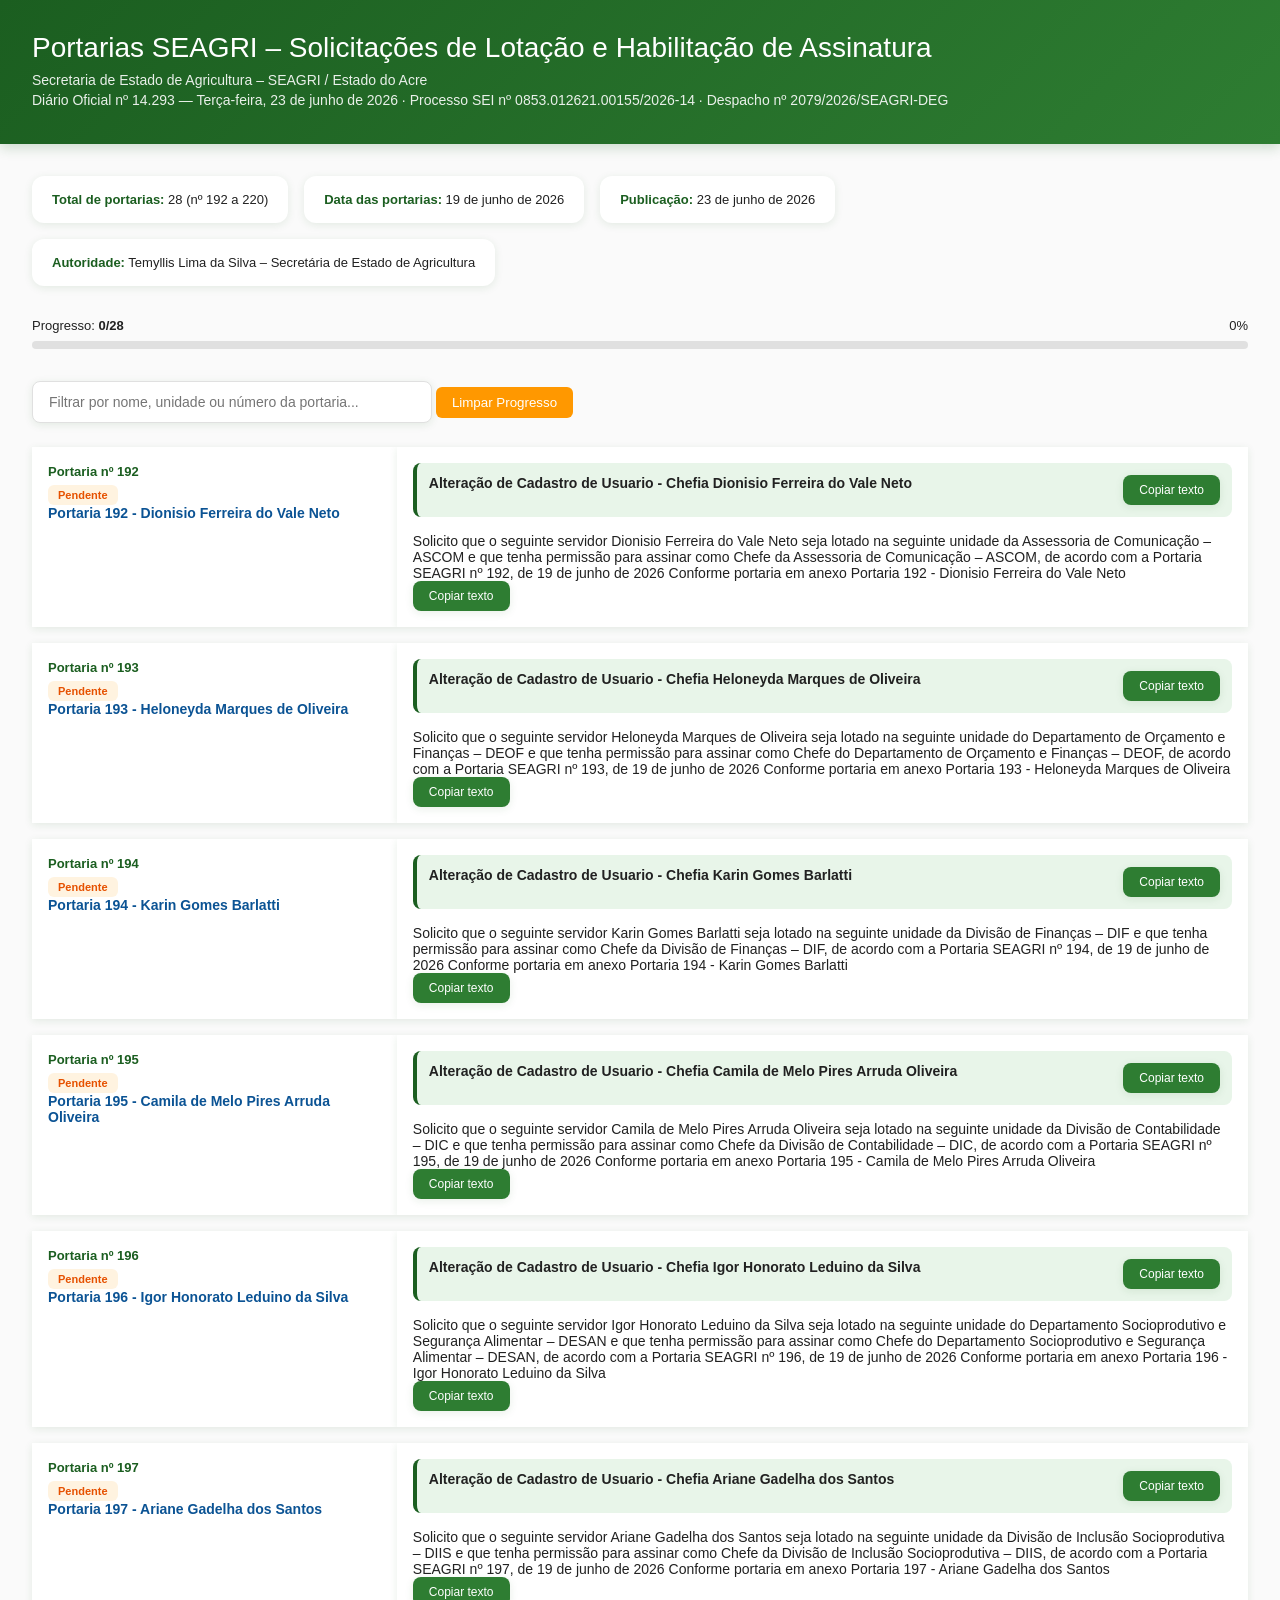
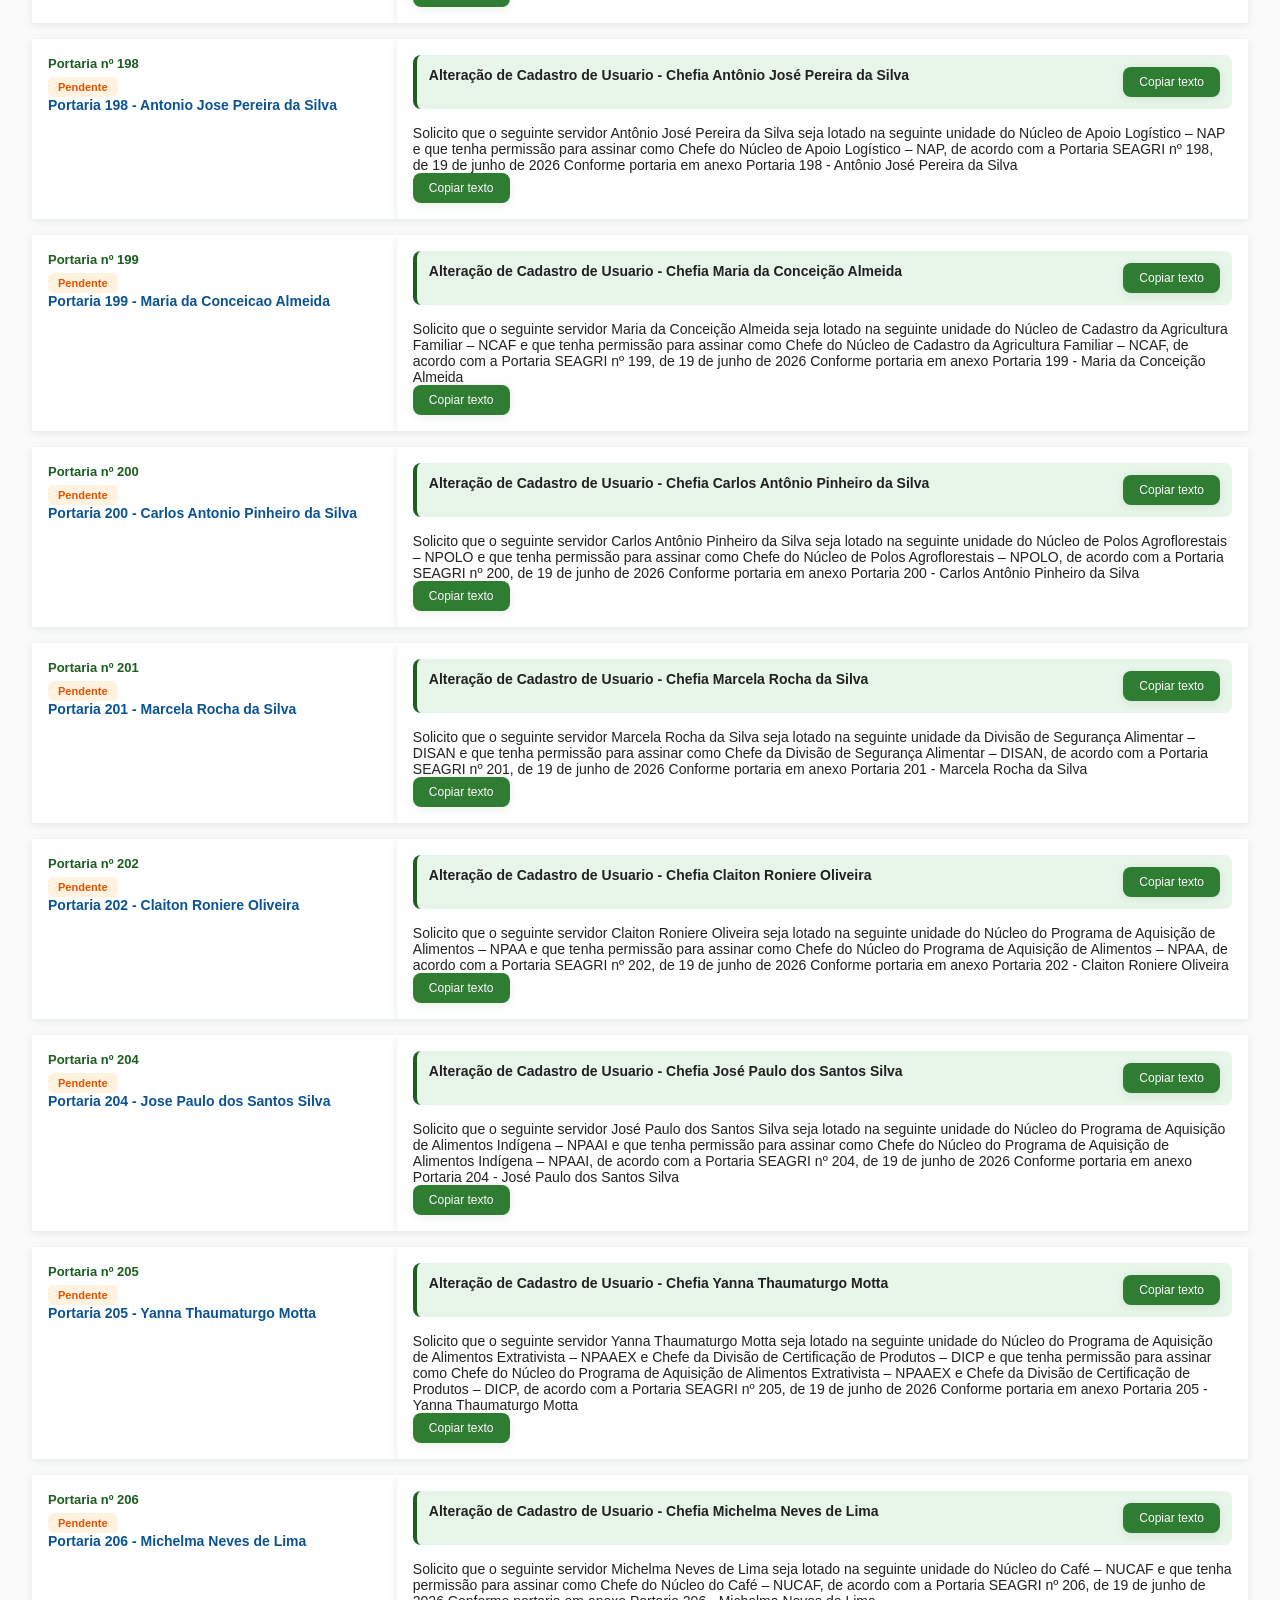
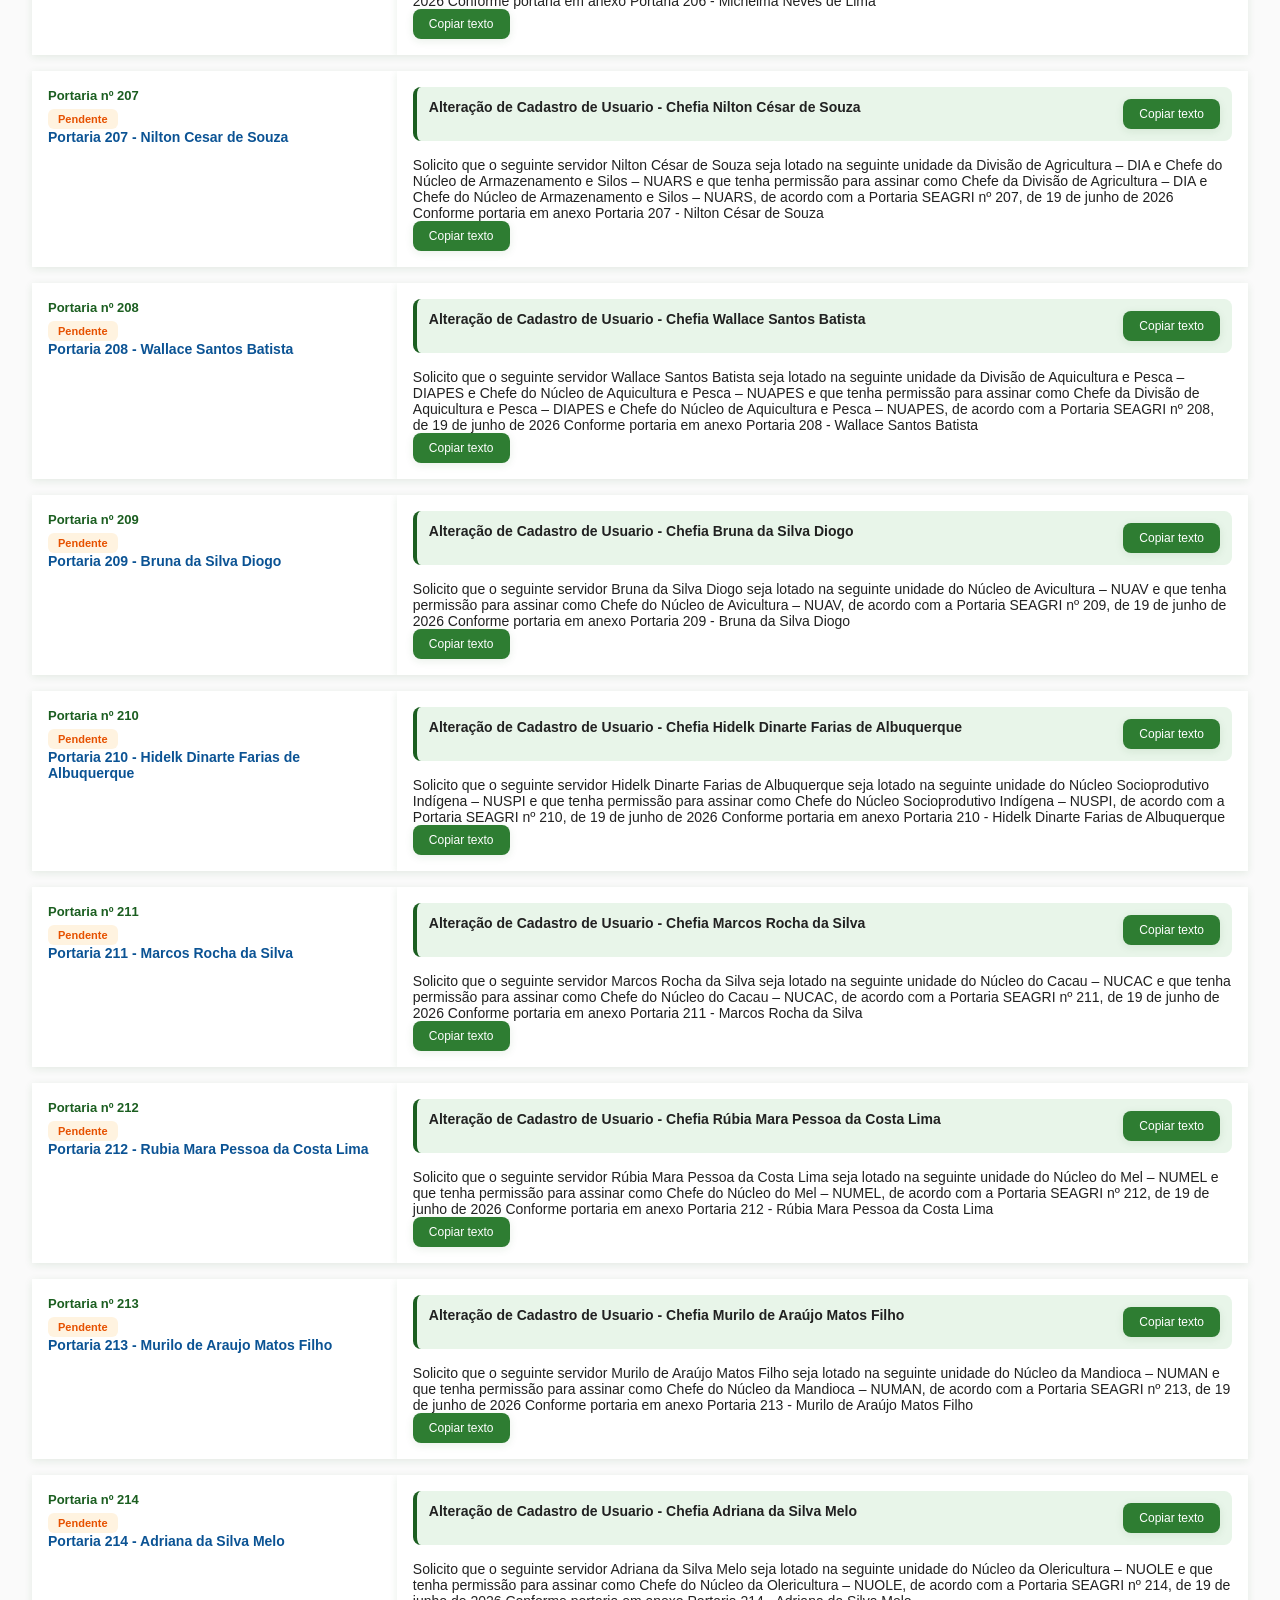
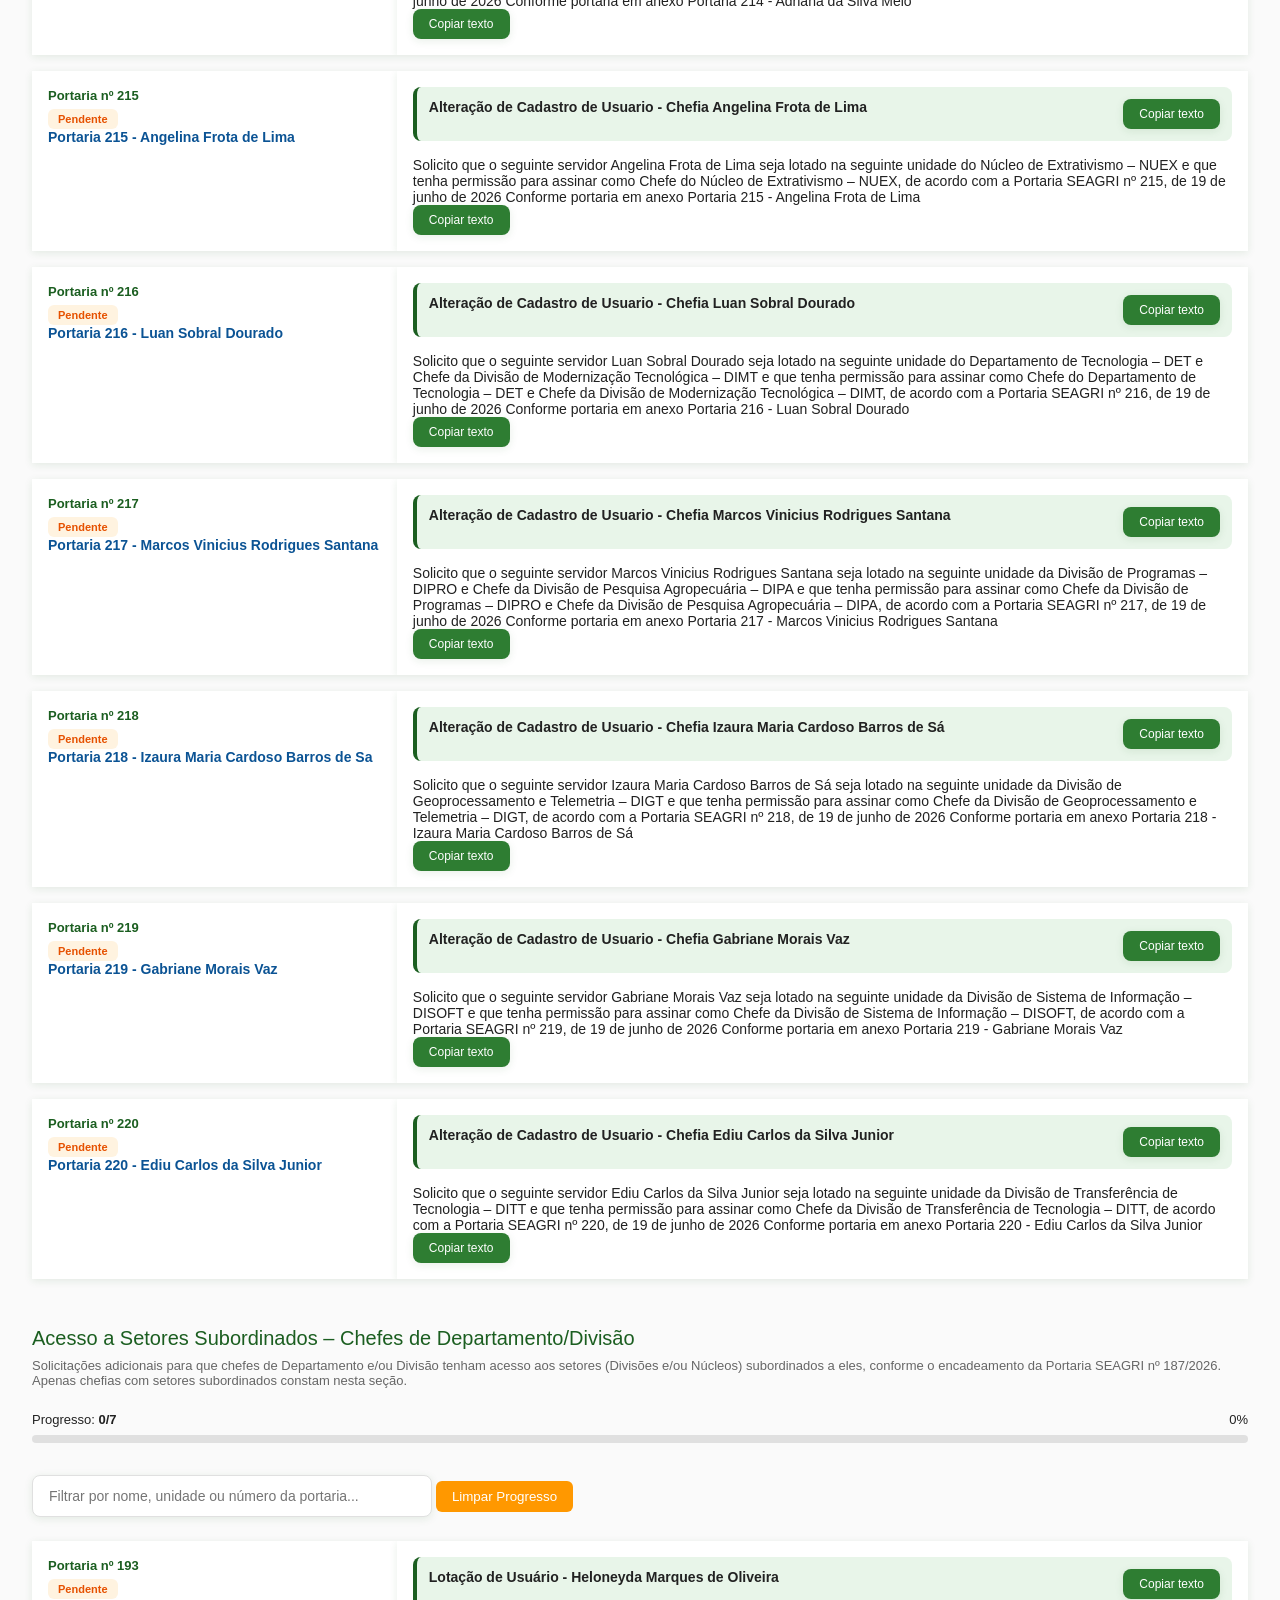
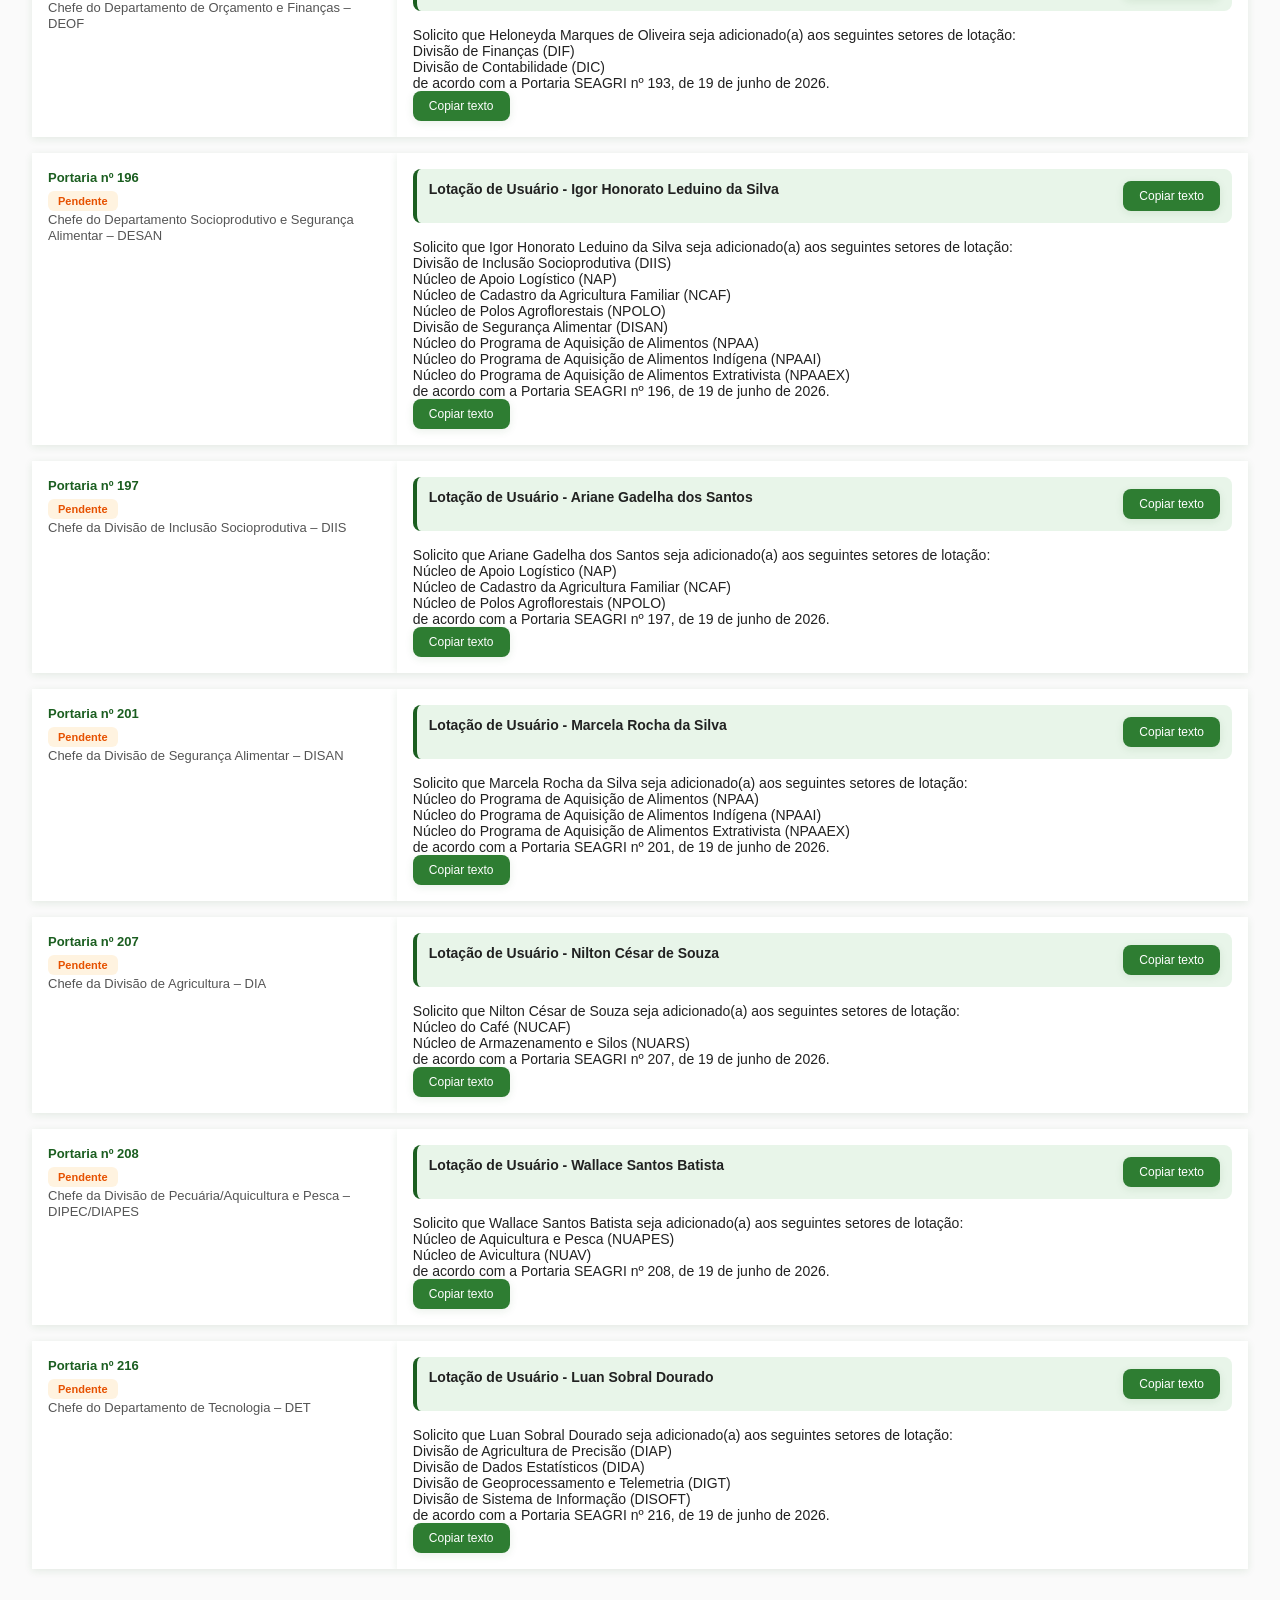
==== commit 837b83a9: "Fix double UTF-8 encoding causing broken accents on GitHub Pages Co-Authored-By: Claude Sonnet 5 <no" ====
--- a/index.html
+++ b/index.html
@@ -3,7 +3,7 @@
 <head>
 <meta charset="UTF-8">
 <meta name="viewport" content="width=device-width, initial-scale=1.0">
-<title>Portarias SEAGRI - SolicitaÃ§Ãµes de LotaÃ§Ã£o e HabilitaÃ§Ã£o de Assinatura</title>
+<title>Portarias SEAGRI - Solicitações de Lotação e Habilitação de Assinatura</title>
 <style>
   :root{
     --verde:#1b5e20; --verde2:#2e7d32; --verde-claro:#e8f5e9; --cinza:#f5f5f5; --linha:#e0e0e0;
@@ -57,7 +57,7 @@
   .copy:hover{background:var(--verde);transform:translateY(-2px);box-shadow:0 4px 12px rgba(27,94,32,0.2);}
   .copy:active{transform:translateY(0);}
   .copy.copiado{background:#4caf50;position:relative;}
-  .copy.copiado::after{content:"âœ“";margin-left:6px;font-weight:bold;}
+  .copy.copiado::after{content:"✓";margin-left:6px;font-weight:bold;}
   .obs{margin-top:32px;background:#fff8e1;border:1px solid #f0d98a;border-radius:12px;padding:16px 20px;font-size:13px;line-height:1.6;box-shadow:var(--sombra);}
   .obs b{color:#9a6b00;}
   .modal-backdrop{position:fixed;top:0;left:0;width:100%;height:100%;background:rgba(0,0,0,0.5);display:none;justify-content:center;align-items:center;z-index:10000;}
@@ -174,53 +174,53 @@
 </div>
 <script>
 const dados = [
- {n:"192", arq:"Portaria 192 - Dionisio Ferreira do Vale Neto.pdf", orig:"[03]-0021487054_Publicacao.pdf", nome:"Dionisio Ferreira do Vale Neto", chefia:"Chefe da Assessoria de ComunicaÃ§Ã£o â€“ ASCOM"},
- {n:"193", arq:"Portaria 193 - Heloneyda Marques de Oliveira.pdf", orig:"[05]-0021487149_Publicacao.pdf", nome:"Heloneyda Marques de Oliveira", chefia:"Chefe do Departamento de OrÃ§amento e FinanÃ§as â€“ DEOF"},
- {n:"194", arq:"Portaria 194 - Karin Gomes Barlatti.pdf", orig:"[07]-0021487244_Publicacao.pdf", nome:"Karin Gomes Barlatti", chefia:"Chefe da DivisÃ£o de FinanÃ§as â€“ DIF"},
- {n:"195", arq:"Portaria 195 - Camila de Melo Pires Arruda Oliveira.pdf", orig:"[09]-0021487390_Publicacao.pdf", nome:"Camila de Melo Pires Arruda Oliveira", chefia:"Chefe da DivisÃ£o de Contabilidade â€“ DIC"},
- {n:"196", arq:"Portaria 196 - Igor Honorato Leduino da Silva.pdf", orig:"[11]-0021487550_Publicacao.pdf", nome:"Igor Honorato Leduino da Silva", chefia:"Chefe do Departamento Socioprodutivo e SeguranÃ§a Alimentar â€“ DESAN"},
- {n:"197", arq:"Portaria 197 - Ariane Gadelha dos Santos.pdf", orig:"[13]-0021487748_Publicacao.pdf", nome:"Ariane Gadelha dos Santos", chefia:"Chefe da DivisÃ£o de InclusÃ£o Socioprodutiva â€“ DIIS"},
- {n:"198", arq:"Portaria 198 - Antonio Jose Pereira da Silva.pdf", orig:"[15]-0021487877_Publicacao.pdf", nome:"AntÃ´nio JosÃ© Pereira da Silva", chefia:"Chefe do NÃºcleo de Apoio LogÃ­stico â€“ NAP"},
- {n:"199", arq:"Portaria 199 - Maria da Conceicao Almeida.pdf", orig:"[17]-0021487975_Publicacao.pdf", nome:"Maria da ConceiÃ§Ã£o Almeida", chefia:"Chefe do NÃºcleo de Cadastro da Agricultura Familiar â€“ NCAF"},
- {n:"200", arq:"Portaria 200 - Carlos Antonio Pinheiro da Silva.pdf", orig:"[19]-0021488051_Publicacao.pdf", nome:"Carlos AntÃ´nio Pinheiro da Silva", chefia:"Chefe do NÃºcleo de Polos Agroflorestais â€“ NPOLO"},
- {n:"201", arq:"Portaria 201 - Marcela Rocha da Silva.pdf", orig:"[21]-0021488125_Publicacao.pdf", nome:"Marcela Rocha da Silva", chefia:"Chefe da DivisÃ£o de SeguranÃ§a Alimentar â€“ DISAN"},
- {n:"202", arq:"Portaria 202 - Claiton Roniere Oliveira.pdf", orig:"[23]-0021488206_Publicacao.pdf", nome:"Claiton Roniere Oliveira", chefia:"Chefe do NÃºcleo do Programa de AquisiÃ§Ã£o de Alimentos â€“ NPAA"},
- {n:"204", arq:"Portaria 204 - Jose Paulo dos Santos Silva.pdf", orig:"[25]-0021488298_Publicacao.pdf", nome:"JosÃ© Paulo dos Santos Silva", chefia:"Chefe do NÃºcleo do Programa de AquisiÃ§Ã£o de Alimentos IndÃ­gena â€“ NPAAI"},
- {n:"205", arq:"Portaria 205 - Yanna Thaumaturgo Motta.pdf", orig:"[27]-0021488361_Publicacao.pdf", nome:"Yanna Thaumaturgo Motta", chefia:"Chefe do NÃºcleo do Programa de AquisiÃ§Ã£o de Alimentos Extrativista â€“ NPAAEX e Chefe da DivisÃ£o de CertificaÃ§Ã£o de Produtos â€“ DICP"},
- {n:"206", arq:"Portaria 206 - Michelma Neves de Lima.pdf", orig:"[29]-0021488488_Publicacao.pdf", nome:"Michelma Neves de Lima", chefia:"Chefe do NÃºcleo do CafÃ© â€“ NUCAF"},
- {n:"207", arq:"Portaria 207 - Nilton Cesar de Souza.pdf", orig:"[31]-0021488659_Publicacao.pdf", nome:"Nilton CÃ©sar de Souza", chefia:"Chefe da DivisÃ£o de Agricultura â€“ DIA e Chefe do NÃºcleo de Armazenamento e Silos â€“ NUARS"},
- {n:"208", arq:"Portaria 208 - Wallace Santos Batista.pdf", orig:"[33]-0021488757_Publicacao.pdf", nome:"Wallace Santos Batista", chefia:"Chefe da DivisÃ£o de Aquicultura e Pesca â€“ DIAPES e Chefe do NÃºcleo de Aquicultura e Pesca â€“ NUAPES"},
- {n:"209", arq:"Portaria 209 - Bruna da Silva Diogo.pdf", orig:"[35]-0021489141_Publicacao.pdf", nome:"Bruna da Silva Diogo", chefia:"Chefe do NÃºcleo de Avicultura â€“ NUAV"},
- {n:"210", arq:"Portaria 210 - Hidelk Dinarte Farias de Albuquerque.pdf", orig:"[37]-0021489250_Publicacao.pdf", nome:"Hidelk Dinarte Farias de Albuquerque", chefia:"Chefe do NÃºcleo Socioprodutivo IndÃ­gena â€“ NUSPI"},
- {n:"211", arq:"Portaria 211 - Marcos Rocha da Silva.pdf", orig:"[39]-0021489376_Publicacao.pdf", nome:"Marcos Rocha da Silva", chefia:"Chefe do NÃºcleo do Cacau â€“ NUCAC"},
- {n:"212", arq:"Portaria 212 - Rubia Mara Pessoa da Costa Lima.pdf", orig:"[41]-0021489429_Publicacao.pdf", nome:"RÃºbia Mara Pessoa da Costa Lima", chefia:"Chefe do NÃºcleo do Mel â€“ NUMEL"},
- {n:"213", arq:"Portaria 213 - Murilo de Araujo Matos Filho.pdf", orig:"[43]-0021489498_Publicacao.pdf", nome:"Murilo de AraÃºjo Matos Filho", chefia:"Chefe do NÃºcleo da Mandioca â€“ NUMAN"},
- {n:"214", arq:"Portaria 214 - Adriana da Silva Melo.pdf", orig:"[45]-0021489594_Publicacao.pdf", nome:"Adriana da Silva Melo", chefia:"Chefe do NÃºcleo da Olericultura â€“ NUOLE"},
- {n:"215", arq:"Portaria 215 - Angelina Frota de Lima.pdf", orig:"[47]-0021489672_Publicacao.pdf", nome:"Angelina Frota de Lima", chefia:"Chefe do NÃºcleo de Extrativismo â€“ NUEX"},
- {n:"216", arq:"Portaria 216 - Luan Sobral Dourado.pdf", orig:"[49]-0021489739_Publicacao.pdf", nome:"Luan Sobral Dourado", chefia:"Chefe do Departamento de Tecnologia â€“ DET e Chefe da DivisÃ£o de ModernizaÃ§Ã£o TecnolÃ³gica â€“ DIMT"},
- {n:"217", arq:"Portaria 217 - Marcos Vinicius Rodrigues Santana.pdf", orig:"[51]-0021489820_Publicacao.pdf", nome:"Marcos Vinicius Rodrigues Santana", chefia:"Chefe da DivisÃ£o de Programas â€“ DIPRO e Chefe da DivisÃ£o de Pesquisa AgropecuÃ¡ria â€“ DIPA"},
- {n:"218", arq:"Portaria 218 - Izaura Maria Cardoso Barros de Sa.pdf", orig:"[53]-0021489909_Publicacao.pdf", nome:"Izaura Maria Cardoso Barros de SÃ¡", chefia:"Chefe da DivisÃ£o de Geoprocessamento e Telemetria â€“ DIGT"},
- {n:"219", arq:"Portaria 219 - Gabriane Morais Vaz.pdf", orig:"[55]-0021490028_Publicacao.pdf", nome:"Gabriane Morais Vaz", chefia:"Chefe da DivisÃ£o de Sistema de InformaÃ§Ã£o â€“ DISOFT"},
- {n:"220", arq:"Portaria 220 - Ediu Carlos da Silva Junior.pdf", orig:"[57]-0021490099_Publicacao.pdf", nome:"Ediu Carlos da Silva Junior", chefia:"Chefe da DivisÃ£o de TransferÃªncia de Tecnologia â€“ DITT"}
+ {n:"192", arq:"Portaria 192 - Dionisio Ferreira do Vale Neto.pdf", orig:"[03]-0021487054_Publicacao.pdf", nome:"Dionisio Ferreira do Vale Neto", chefia:"Chefe da Assessoria de Comunicação – ASCOM"},
+ {n:"193", arq:"Portaria 193 - Heloneyda Marques de Oliveira.pdf", orig:"[05]-0021487149_Publicacao.pdf", nome:"Heloneyda Marques de Oliveira", chefia:"Chefe do Departamento de Orçamento e Finanças – DEOF"},
+ {n:"194", arq:"Portaria 194 - Karin Gomes Barlatti.pdf", orig:"[07]-0021487244_Publicacao.pdf", nome:"Karin Gomes Barlatti", chefia:"Chefe da Divisão de Finanças – DIF"},
+ {n:"195", arq:"Portaria 195 - Camila de Melo Pires Arruda Oliveira.pdf", orig:"[09]-0021487390_Publicacao.pdf", nome:"Camila de Melo Pires Arruda Oliveira", chefia:"Chefe da Divisão de Contabilidade – DIC"},
+ {n:"196", arq:"Portaria 196 - Igor Honorato Leduino da Silva.pdf", orig:"[11]-0021487550_Publicacao.pdf", nome:"Igor Honorato Leduino da Silva", chefia:"Chefe do Departamento Socioprodutivo e Segurança Alimentar – DESAN"},
+ {n:"197", arq:"Portaria 197 - Ariane Gadelha dos Santos.pdf", orig:"[13]-0021487748_Publicacao.pdf", nome:"Ariane Gadelha dos Santos", chefia:"Chefe da Divisão de Inclusão Socioprodutiva – DIIS"},
+ {n:"198", arq:"Portaria 198 - Antonio Jose Pereira da Silva.pdf", orig:"[15]-0021487877_Publicacao.pdf", nome:"Antônio José Pereira da Silva", chefia:"Chefe do Núcleo de Apoio Logístico – NAP"},
+ {n:"199", arq:"Portaria 199 - Maria da Conceicao Almeida.pdf", orig:"[17]-0021487975_Publicacao.pdf", nome:"Maria da Conceição Almeida", chefia:"Chefe do Núcleo de Cadastro da Agricultura Familiar – NCAF"},
+ {n:"200", arq:"Portaria 200 - Carlos Antonio Pinheiro da Silva.pdf", orig:"[19]-0021488051_Publicacao.pdf", nome:"Carlos Antônio Pinheiro da Silva", chefia:"Chefe do Núcleo de Polos Agroflorestais – NPOLO"},
+ {n:"201", arq:"Portaria 201 - Marcela Rocha da Silva.pdf", orig:"[21]-0021488125_Publicacao.pdf", nome:"Marcela Rocha da Silva", chefia:"Chefe da Divisão de Segurança Alimentar – DISAN"},
+ {n:"202", arq:"Portaria 202 - Claiton Roniere Oliveira.pdf", orig:"[23]-0021488206_Publicacao.pdf", nome:"Claiton Roniere Oliveira", chefia:"Chefe do Núcleo do Programa de Aquisição de Alimentos – NPAA"},
+ {n:"204", arq:"Portaria 204 - Jose Paulo dos Santos Silva.pdf", orig:"[25]-0021488298_Publicacao.pdf", nome:"José Paulo dos Santos Silva", chefia:"Chefe do Núcleo do Programa de Aquisição de Alimentos Indígena – NPAAI"},
+ {n:"205", arq:"Portaria 205 - Yanna Thaumaturgo Motta.pdf", orig:"[27]-0021488361_Publicacao.pdf", nome:"Yanna Thaumaturgo Motta", chefia:"Chefe do Núcleo do Programa de Aquisição de Alimentos Extrativista – NPAAEX e Chefe da Divisão de Certificação de Produtos – DICP"},
+ {n:"206", arq:"Portaria 206 - Michelma Neves de Lima.pdf", orig:"[29]-0021488488_Publicacao.pdf", nome:"Michelma Neves de Lima", chefia:"Chefe do Núcleo do Café – NUCAF"},
+ {n:"207", arq:"Portaria 207 - Nilton Cesar de Souza.pdf", orig:"[31]-0021488659_Publicacao.pdf", nome:"Nilton César de Souza", chefia:"Chefe da Divisão de Agricultura – DIA e Chefe do Núcleo de Armazenamento e Silos – NUARS"},
+ {n:"208", arq:"Portaria 208 - Wallace Santos Batista.pdf", orig:"[33]-0021488757_Publicacao.pdf", nome:"Wallace Santos Batista", chefia:"Chefe da Divisão de Aquicultura e Pesca – DIAPES e Chefe do Núcleo de Aquicultura e Pesca – NUAPES"},
+ {n:"209", arq:"Portaria 209 - Bruna da Silva Diogo.pdf", orig:"[35]-0021489141_Publicacao.pdf", nome:"Bruna da Silva Diogo", chefia:"Chefe do Núcleo de Avicultura – NUAV"},
+ {n:"210", arq:"Portaria 210 - Hidelk Dinarte Farias de Albuquerque.pdf", orig:"[37]-0021489250_Publicacao.pdf", nome:"Hidelk Dinarte Farias de Albuquerque", chefia:"Chefe do Núcleo Socioprodutivo Indígena – NUSPI"},
+ {n:"211", arq:"Portaria 211 - Marcos Rocha da Silva.pdf", orig:"[39]-0021489376_Publicacao.pdf", nome:"Marcos Rocha da Silva", chefia:"Chefe do Núcleo do Cacau – NUCAC"},
+ {n:"212", arq:"Portaria 212 - Rubia Mara Pessoa da Costa Lima.pdf", orig:"[41]-0021489429_Publicacao.pdf", nome:"Rúbia Mara Pessoa da Costa Lima", chefia:"Chefe do Núcleo do Mel – NUMEL"},
+ {n:"213", arq:"Portaria 213 - Murilo de Araujo Matos Filho.pdf", orig:"[43]-0021489498_Publicacao.pdf", nome:"Murilo de Araújo Matos Filho", chefia:"Chefe do Núcleo da Mandioca – NUMAN"},
+ {n:"214", arq:"Portaria 214 - Adriana da Silva Melo.pdf", orig:"[45]-0021489594_Publicacao.pdf", nome:"Adriana da Silva Melo", chefia:"Chefe do Núcleo da Olericultura – NUOLE"},
+ {n:"215", arq:"Portaria 215 - Angelina Frota de Lima.pdf", orig:"[47]-0021489672_Publicacao.pdf", nome:"Angelina Frota de Lima", chefia:"Chefe do Núcleo de Extrativismo – NUEX"},
+ {n:"216", arq:"Portaria 216 - Luan Sobral Dourado.pdf", orig:"[49]-0021489739_Publicacao.pdf", nome:"Luan Sobral Dourado", chefia:"Chefe do Departamento de Tecnologia – DET e Chefe da Divisão de Modernização Tecnológica – DIMT"},
+ {n:"217", arq:"Portaria 217 - Marcos Vinicius Rodrigues Santana.pdf", orig:"[51]-0021489820_Publicacao.pdf", nome:"Marcos Vinicius Rodrigues Santana", chefia:"Chefe da Divisão de Programas – DIPRO e Chefe da Divisão de Pesquisa Agropecuária – DIPA"},
+ {n:"218", arq:"Portaria 218 - Izaura Maria Cardoso Barros de Sa.pdf", orig:"[53]-0021489909_Publicacao.pdf", nome:"Izaura Maria Cardoso Barros de Sá", chefia:"Chefe da Divisão de Geoprocessamento e Telemetria – DIGT"},
+ {n:"219", arq:"Portaria 219 - Gabriane Morais Vaz.pdf", orig:"[55]-0021490028_Publicacao.pdf", nome:"Gabriane Morais Vaz", chefia:"Chefe da Divisão de Sistema de Informação – DISOFT"},
+ {n:"220", arq:"Portaria 220 - Ediu Carlos da Silva Junior.pdf", orig:"[57]-0021490099_Publicacao.pdf", nome:"Ediu Carlos da Silva Junior", chefia:"Chefe da Divisão de Transferência de Tecnologia – DITT"}
 ];
 
 function gerarTitulo(d){
-  return "<b>AlteraÃ§Ã£o de Cadastro de Usuario - Chefia "+d.nome+"</b>";
+  return "<b>Alteração de Cadastro de Usuario - Chefia "+d.nome+"</b>";
 }
 function gerarTituloPlano(d){
-  return "AlteraÃ§Ã£o de Cadastro de Usuario - Chefia "+d.nome;
+  return "Alteração de Cadastro de Usuario - Chefia "+d.nome;
 }
 function gerarTextoMaior(d){
   let setor = d.chefia.replace(/^Chefe\s+/i, "");
-  return "Solicito que o seguinte servidor <span class='u'>"+d.nome+"</span> seja lotado na seguinte unidade <span class='u'>"+setor+"</span> e que tenha permissÃ£o para assinar como <span class='u'>"+d.chefia+"</span>, de acordo com a Portaria SEAGRI nÂº "+d.n+", de 19 de junho de 2026  Conforme portaria em anexo Portaria "+d.n+" - "+d.nome;
+  return "Solicito que o seguinte servidor <span class='u'>"+d.nome+"</span> seja lotado na seguinte unidade <span class='u'>"+setor+"</span> e que tenha permissão para assinar como <span class='u'>"+d.chefia+"</span>, de acordo com a Portaria SEAGRI nº "+d.n+", de 19 de junho de 2026  Conforme portaria em anexo Portaria "+d.n+" - "+d.nome;
 }
 function gerarTextoMaiorPlano(d){
   let setor = d.chefia.replace(/^Chefe\s+/i, "");
-  return "Solicito que o seguinte servidor "+d.nome+" seja lotado na seguinte unidade "+setor+" e que tenha permissÃ£o para assinar como "+d.chefia+", de acordo com a Portaria SEAGRI nÂº "+d.n+", de 19 de junho de 2026  Conforme portaria em anexo Portaria "+d.n+" - "+d.nome;}
+  return "Solicito que o seguinte servidor "+d.nome+" seja lotado na seguinte unidade "+setor+" e que tenha permissão para assinar como "+d.chefia+", de acordo com a Portaria SEAGRI nº "+d.n+", de 19 de junho de 2026  Conforme portaria em anexo Portaria "+d.n+" - "+d.nome;}
 function gerarTextoMenor(d){
-  return "Solicito que o seguinte servidor "+d.nome+" seja lotado na seguinte unidade Secretaria de Estado de Agricultura â€“ SEAGRI e que tenha permissÃ£o para assinar como "+d.chefia+", de acordo com a Portaria SEAGRI nÂº "+d.n+", de 19 de junho de 2026, conforme anexo \""+d.arq+"\".";}
+  return "Solicito que o seguinte servidor "+d.nome+" seja lotado na seguinte unidade Secretaria de Estado de Agricultura – SEAGRI e que tenha permissão para assinar como "+d.chefia+", de acordo com a Portaria SEAGRI nº "+d.n+", de 19 de junho de 2026, conforme anexo \""+d.arq+"\".";}
 function gerarTextoMenorPlano(d){
-  return "Solicito que o seguinte servidor "+d.nome+" seja lotado na seguinte unidade Secretaria de Estado de Agricultura â€“ SEAGRI e que tenha permissÃ£o para assinar como "+d.chefia+", de acordo com a Portaria SEAGRI nÂº "+d.n+", de 19 de junho de 2026, conforme anexo \""+d.arq+"\".";}
+  return "Solicito que o seguinte servidor "+d.nome+" seja lotado na seguinte unidade Secretaria de Estado de Agricultura – SEAGRI e que tenha permissão para assinar como "+d.chefia+", de acordo com a Portaria SEAGRI nº "+d.n+", de 19 de junho de 2026, conforme anexo \""+d.arq+"\".";}
 
 const tbody = document.querySelector("#tabela tbody");
 
@@ -234,7 +234,7 @@
   const nomeArquivoSemExtensao = d.arq.replace(/\.pdf$/i, "");
   
   tr.innerHTML =
-    "<td class='arq'><span class='num'>Portaria nÂº "+d.n+"</span><br>"+
+    "<td class='arq'><span class='num'>Portaria nº "+d.n+"</span><br>"+
       "<span class='status-badge pendente'>Pendente</span><br>"+
       "<a href=\""+encodeURI(d.arq)+"\" target=\"_blank\">"+nomeArquivoSemExtensao+"</a></td>"+
     "<td><div class='texto-container'>"+
@@ -256,7 +256,7 @@
   
   // Restaurar estado salvo
   if(estadoSalvo[d.n]){
-    statusBadge.textContent = "ConcluÃ­do";
+    statusBadge.textContent = "Concluído";
     statusBadge.classList.remove("pendente");
     statusBadge.classList.add("concluido");
   }
@@ -277,7 +277,7 @@
   tbody.appendChild(tr);
 });
 
-// Segunda passagem: adicionar event listeners com referÃªncia correta
+// Segunda passagem: adicionar event listeners com referência correta
 
 function mostrarToast(){
   const toastAntigo = document.querySelector(".toast-notificacao");
@@ -287,7 +287,7 @@
   }
   const toast = document.createElement("div");
   toast.className = "toast-notificacao";
-  toast.textContent = "âœ“ Copiado para a Ã¡rea de transferÃªncia!";
+  toast.textContent = "✓ Copiado para a área de transferência!";
   document.body.appendChild(toast);
   setTimeout(()=>{
     toast.classList.add("toast-saindo");
@@ -305,7 +305,7 @@
       "<div class='modal-conteudo' style='max-width:600px;text-align:left;'>"+
         "<button class='modal-fechar' id='modal-copia-fechar'>&times;</button>"+
         "<div class='modal-titulo' style='font-size:18px;margin-bottom:12px;'>Copie o texto manualmente</div>"+
-        "<p style='font-size:13px;color:#666;margin:0 0 12px;'>NÃ£o foi possÃ­vel copiar automaticamente (restriÃ§Ã£o do navegador). Toque no campo abaixo â€” o texto jÃ¡ vem selecionado â€” e use Ctrl+C (ou Cmd+C no Mac) para copiar.</p>"+
+        "<p style='font-size:13px;color:#666;margin:0 0 12px;'>Não foi possível copiar automaticamente (restrição do navegador). Toque no campo abaixo — o texto já vem selecionado — e use Ctrl+C (ou Cmd+C no Mac) para copiar.</p>"+
         "<textarea id='modal-copia-texto' style='width:100%;min-height:160px;padding:12px;border:1px solid var(--linha);border-radius:8px;font-family:inherit;font-size:13px;resize:vertical;' readonly></textarea>"+
       "</div>";
     document.body.appendChild(backdrop);
@@ -369,7 +369,7 @@
   function marcarAnteriorComoConcluida(){
     if(indice > 0){
       const portariaAnterior = portarias[indice - 1];
-      portariaAnterior.statusBadge.textContent = "ConcluÃ­do";
+      portariaAnterior.statusBadge.textContent = "Concluído";
       portariaAnterior.statusBadge.classList.remove("pendente");
       portariaAnterior.statusBadge.classList.add("concluido");
       estadoSalvo[portariaAnterior.numero] = true;
@@ -400,7 +400,7 @@
     }
   });
   
-  // Listener para clicar no texto do tÃ­tulo
+  // Listener para clicar no texto do título
   portaria.textoTitulo.addEventListener("click",function(){
     copiarTexto(gerarTituloPlano(d));
     portaria.clicouTitulo = true;
@@ -447,30 +447,30 @@
   });
 });
 
-// ===================== SEÃ‡ÃƒO 2: Acesso a Setores Subordinados =====================
+// ===================== SEÇÃO 2: Acesso a Setores Subordinados =====================
 const dadosDept = [
- {n:"193", nome:"Heloneyda Marques de Oliveira", chefia:"Chefe do Departamento de OrÃ§amento e FinanÃ§as â€“ DEOF", setores:["DivisÃ£o de FinanÃ§as (DIF)","DivisÃ£o de Contabilidade (DIC)"]},
- {n:"196", nome:"Igor Honorato Leduino da Silva", chefia:"Chefe do Departamento Socioprodutivo e SeguranÃ§a Alimentar â€“ DESAN", setores:["DivisÃ£o de InclusÃ£o Socioprodutiva (DIIS)","NÃºcleo de Apoio LogÃ­stico (NAP)","NÃºcleo de Cadastro da Agricultura Familiar (NCAF)","NÃºcleo de Polos Agroflorestais (NPOLO)","DivisÃ£o de SeguranÃ§a Alimentar (DISAN)","NÃºcleo do Programa de AquisiÃ§Ã£o de Alimentos (NPAA)","NÃºcleo do Programa de AquisiÃ§Ã£o de Alimentos IndÃ­gena (NPAAI)","NÃºcleo do Programa de AquisiÃ§Ã£o de Alimentos Extrativista (NPAAEX)"]},
- {n:"197", nome:"Ariane Gadelha dos Santos", chefia:"Chefe da DivisÃ£o de InclusÃ£o Socioprodutiva â€“ DIIS", setores:["NÃºcleo de Apoio LogÃ­stico (NAP)","NÃºcleo de Cadastro da Agricultura Familiar (NCAF)","NÃºcleo de Polos Agroflorestais (NPOLO)"]},
- {n:"201", nome:"Marcela Rocha da Silva", chefia:"Chefe da DivisÃ£o de SeguranÃ§a Alimentar â€“ DISAN", setores:["NÃºcleo do Programa de AquisiÃ§Ã£o de Alimentos (NPAA)","NÃºcleo do Programa de AquisiÃ§Ã£o de Alimentos IndÃ­gena (NPAAI)","NÃºcleo do Programa de AquisiÃ§Ã£o de Alimentos Extrativista (NPAAEX)"]},
- {n:"207", nome:"Nilton CÃ©sar de Souza", chefia:"Chefe da DivisÃ£o de Agricultura â€“ DIA", setores:["NÃºcleo do CafÃ© (NUCAF)","NÃºcleo de Armazenamento e Silos (NUARS)"]},
- {n:"208", nome:"Wallace Santos Batista", chefia:"Chefe da DivisÃ£o de PecuÃ¡ria/Aquicultura e Pesca â€“ DIPEC/DIAPES", setores:["NÃºcleo de Aquicultura e Pesca (NUAPES)","NÃºcleo de Avicultura (NUAV)"]},
- {n:"216", nome:"Luan Sobral Dourado", chefia:"Chefe do Departamento de Tecnologia â€“ DET", setores:["DivisÃ£o de Agricultura de PrecisÃ£o (DIAP)","DivisÃ£o de Dados EstatÃ­sticos (DIDA)","DivisÃ£o de Geoprocessamento e Telemetria (DIGT)","DivisÃ£o de Sistema de InformaÃ§Ã£o (DISOFT)"]}
+ {n:"193", nome:"Heloneyda Marques de Oliveira", chefia:"Chefe do Departamento de Orçamento e Finanças – DEOF", setores:["Divisão de Finanças (DIF)","Divisão de Contabilidade (DIC)"]},
+ {n:"196", nome:"Igor Honorato Leduino da Silva", chefia:"Chefe do Departamento Socioprodutivo e Segurança Alimentar – DESAN", setores:["Divisão de Inclusão Socioprodutiva (DIIS)","Núcleo de Apoio Logístico (NAP)","Núcleo de Cadastro da Agricultura Familiar (NCAF)","Núcleo de Polos Agroflorestais (NPOLO)","Divisão de Segurança Alimentar (DISAN)","Núcleo do Programa de Aquisição de Alimentos (NPAA)","Núcleo do Programa de Aquisição de Alimentos Indígena (NPAAI)","Núcleo do Programa de Aquisição de Alimentos Extrativista (NPAAEX)"]},
+ {n:"197", nome:"Ariane Gadelha dos Santos", chefia:"Chefe da Divisão de Inclusão Socioprodutiva – DIIS", setores:["Núcleo de Apoio Logístico (NAP)","Núcleo de Cadastro da Agricultura Familiar (NCAF)","Núcleo de Polos Agroflorestais (NPOLO)"]},
+ {n:"201", nome:"Marcela Rocha da Silva", chefia:"Chefe da Divisão de Segurança Alimentar – DISAN", setores:["Núcleo do Programa de Aquisição de Alimentos (NPAA)","Núcleo do Programa de Aquisição de Alimentos Indígena (NPAAI)","Núcleo do Programa de Aquisição de Alimentos Extrativista (NPAAEX)"]},
+ {n:"207", nome:"Nilton César de Souza", chefia:"Chefe da Divisão de Agricultura – DIA", setores:["Núcleo do Café (NUCAF)","Núcleo de Armazenamento e Silos (NUARS)"]},
+ {n:"208", nome:"Wallace Santos Batista", chefia:"Chefe da Divisão de Pecuária/Aquicultura e Pesca – DIPEC/DIAPES", setores:["Núcleo de Aquicultura e Pesca (NUAPES)","Núcleo de Avicultura (NUAV)"]},
+ {n:"216", nome:"Luan Sobral Dourado", chefia:"Chefe do Departamento de Tecnologia – DET", setores:["Divisão de Agricultura de Precisão (DIAP)","Divisão de Dados Estatísticos (DIDA)","Divisão de Geoprocessamento e Telemetria (DIGT)","Divisão de Sistema de Informação (DISOFT)"]}
 ];
 
 function gerarTituloDept(d){
-  return "<b>LotaÃ§Ã£o de UsuÃ¡rio - "+d.nome+"</b>";
+  return "<b>Lotação de Usuário - "+d.nome+"</b>";
 }
 function gerarTituloDeptPlano(d){
-  return "LotaÃ§Ã£o de UsuÃ¡rio - "+d.nome;
+  return "Lotação de Usuário - "+d.nome;
 }
 function gerarTextoDept(d){
   const lista = d.setores.map(s=>"<span class='u'>"+s+"</span>").join("<br>");
-  return "Solicito que "+d.nome+" seja adicionado(a) aos seguintes setores de lotaÃ§Ã£o:<br>"+lista+"<br>de acordo com a Portaria SEAGRI nÂº "+d.n+", de 19 de junho de 2026.";
+  return "Solicito que "+d.nome+" seja adicionado(a) aos seguintes setores de lotação:<br>"+lista+"<br>de acordo com a Portaria SEAGRI nº "+d.n+", de 19 de junho de 2026.";
 }
 function gerarTextoDeptPlano(d){
   const lista = d.setores.join("\n");
-  return "Solicito que "+d.nome+" seja adicionado(a) aos seguintes setores de lotaÃ§Ã£o:\n"+lista+"\nde acordo com a Portaria SEAGRI nÂº "+d.n+", de 19 de junho de 2026.";
+  return "Solicito que "+d.nome+" seja adicionado(a) aos seguintes setores de lotação:\n"+lista+"\nde acordo com a Portaria SEAGRI nº "+d.n+", de 19 de junho de 2026.";
 }
 
 const tbody2 = document.querySelector("#tabela2 tbody");
@@ -481,7 +481,7 @@
   const tr=document.createElement("tr");
 
   tr.innerHTML =
-    "<td class='arq'><span class='num'>Portaria nÂº "+d.n+"</span><br>"+
+    "<td class='arq'><span class='num'>Portaria nº "+d.n+"</span><br>"+
       "<span class='status-badge pendente'>Pendente</span><br>"+
       "<span style='font-size:13px;color:#555;'>"+d.chefia+"</span></td>"+
     "<td><div class='texto-container'>"+
@@ -502,7 +502,7 @@
   const textoCorpo = tr.querySelector(".texto-corpo-text");
 
   if(estadoSalvo2[d.n]){
-    statusBadge.textContent = "ConcluÃ­do";
+    statusBadge.textContent = "Concluído";
     statusBadge.classList.remove("pendente");
     statusBadge.classList.add("concluido");
   }
@@ -532,7 +532,7 @@
 }
 
 function marcarConcluida2(portaria){
-  portaria.statusBadge.textContent = "ConcluÃ­do";
+  portaria.statusBadge.textContent = "Concluído";
   portaria.statusBadge.classList.remove("pendente");
   portaria.statusBadge.classList.add("concluido");
   estadoSalvo2[portaria.numero] = true;
@@ -579,7 +579,7 @@
 atualizarBarraProgresso2();
 
 document.getElementById("limparProgresso2").addEventListener("click",function(){
-  if(confirm("Tem certeza que deseja limpar todo o progresso desta seÃ§Ã£o?")){
+  if(confirm("Tem certeza que deseja limpar todo o progresso desta seção?")){
     localStorage.removeItem("portariasDeptCompletas");
     location.reload();
   }
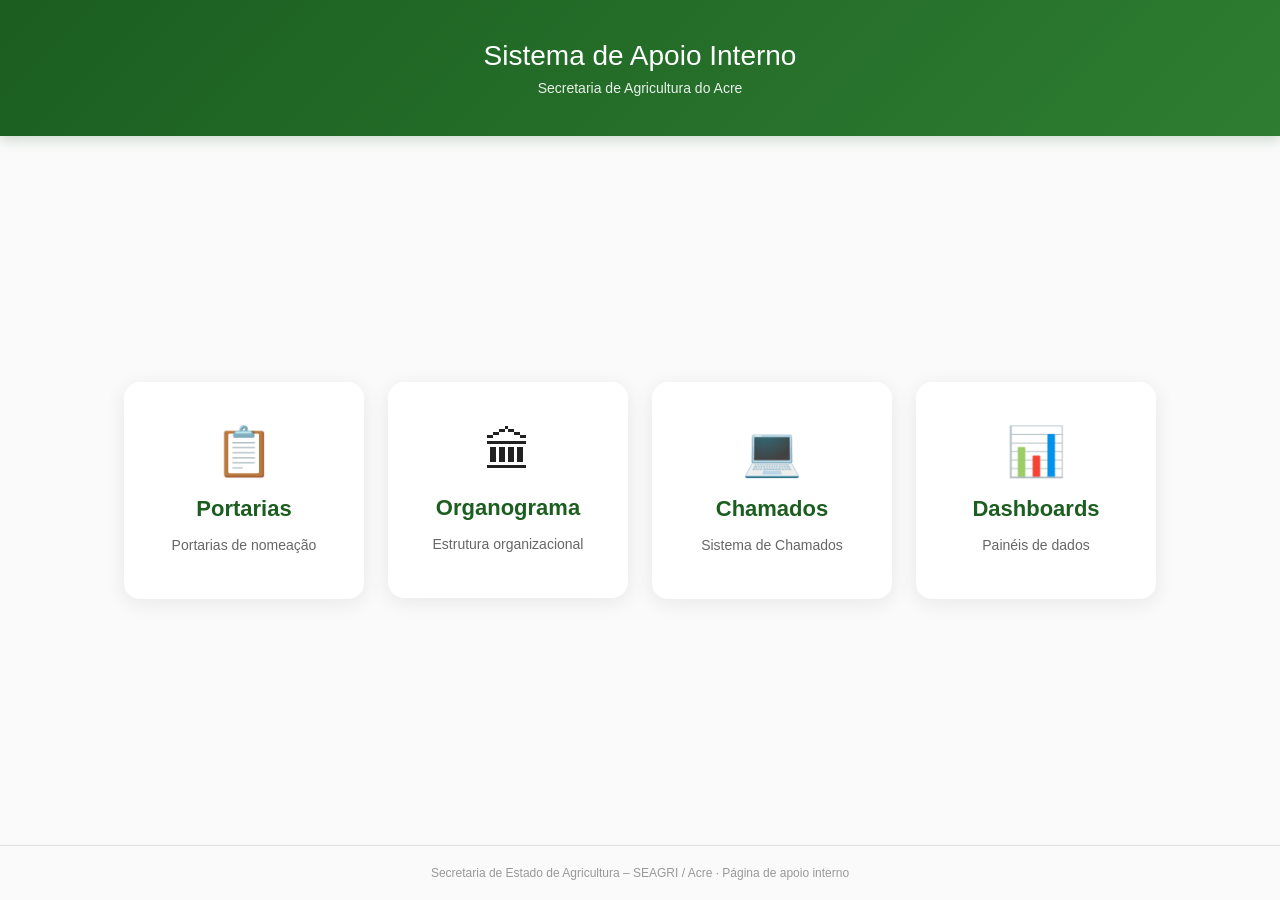
==== commit e2fbd032: "Atualização 7" ====
--- a/index.html
+++ b/index.html
@@ -3,594 +3,80 @@
 <head>
 <meta charset="UTF-8">
 <meta name="viewport" content="width=device-width, initial-scale=1.0">
-<title>Portarias SEAGRI - Solicitações de Lotação e Habilitação de Assinatura</title>
+<title>SEAGRI - Secretaria de Estado de Agricultura</title>
 <style>
   :root{
-    --verde:#1b5e20; --verde2:#2e7d32; --verde-claro:#e8f5e9; --cinza:#f5f5f5; --linha:#e0e0e0;
-    --texto:#212121; --azul:#0b5394; --sombra:0 2px 8px rgba(27,94,32,0.1);
+    --verde:#1b5e20; --verde2:#2e7d32; --verde-claro:#e8f5e9; --linha:#e0e0e0;
+    --texto:#212121; --sombra:0 2px 8px rgba(27,94,32,0.1);
   }
-  *{box-sizing:border-box;}
-  body{font-family:"Roboto","Segoe UI",Arial,sans-serif;margin:0;color:var(--texto);background:#fafafa;}
-  header{background:linear-gradient(135deg,var(--verde),var(--verde2));color:#fff;padding:32px;box-shadow:0 4px 12px rgba(27,94,32,0.2);}
-  header h1{margin:0 0 8px;font-size:28px;font-weight:500;}
-  header p{margin:4px 0;font-size:14px;opacity:.9;}
-  .wrap{padding:32px;max-width:100%;margin:0;}
-  .meta{display:flex;flex-wrap:wrap;gap:16px;margin:0 0 32px;padding:0;}
-  .card{background:#fff;border:none;border-radius:12px;padding:16px 20px;font-size:13px;box-shadow:var(--sombra);}
-  .card b{color:var(--verde);}
-  .tools{margin:0 0 24px;font-size:14px;padding:0;}
-  .progresso-container{margin-bottom:20px;}
-  .progresso-titulo{display:flex;justify-content:space-between;margin-bottom:8px;font-size:13px;font-weight:500;}
-  .progresso-barra{width:100%;height:8px;background:var(--linha);border-radius:10px;overflow:hidden;}
-  .progresso-fill{height:100%;background:linear-gradient(90deg,var(--verde),var(--verde2));width:0%;transition:width 0.3s ease;border-radius:10px;}
-  .tools input{padding:12px 16px;border:1px solid var(--linha);border-radius:8px;width:100%;max-width:400px;font-size:14px;background:#fff;box-shadow:var(--sombra);margin-top:12px;}
-  .tools input:focus{outline:none;border-color:var(--verde);box-shadow:0 0 0 4px rgba(27,94,32,0.1);}
-  table{border-collapse:separate;border-spacing:0;width:100%;background:transparent;border-radius:0;overflow:visible;box-shadow:none;margin:0;padding:0;}
-  thead{display:none;}
-  tbody{display:grid;grid-template-columns:1fr;gap:16px;width:100%;padding:0;}
-  tbody td{border:none;padding:16px;font-size:14px;vertical-align:top;background:#fff;box-shadow:var(--sombra);border-radius:8px;width:100%;}
-  tbody tr:nth-child(even){background:#fff;}
-  tbody tr:hover{background:#f1f8e9;}
-  tbody tr{background:#fff;box-shadow:var(--sombra);overflow:hidden;display:flex;margin:0;border:none;}
-  tbody tr > td:first-child{width:30%;border-radius:0;}
-  tbody tr > td:last-child{flex:1;border-radius:0;padding:16px;}
-  .num{font-weight:600;color:var(--verde);white-space:nowrap;font-size:13px;}
-  .status-badge{display:inline-block;margin-top:6px;padding:4px 10px;border-radius:6px;font-size:11px;font-weight:600;}
-  .status-badge.pendente{background:#fff3e0;color:#e65100;}
-  .status-badge.concluido{background:#e8f5e9;color:#2e7d32;}
-  .arq{flex:0 0 30%;min-width:200px;}
-  .arq a{color:var(--azul);text-decoration:none;font-weight:600;word-break:break-word;transition:color 0.2s;}
-  .arq a:hover{color:var(--verde);text-decoration:underline;}
-  .texto{line-height:1.8;font-size:14px;}
-  .texto .u{font-weight:600;color:var(--verde);}
-  .texto-container{display:flex;flex-direction:column;gap:16px;}
-  .texto-titulo{display:flex;gap:12px;align-items:flex-start;padding:12px;background:var(--verde-claro);border-radius:8px;border-left:4px solid var(--verde);}
-  .texto-titulo-text{flex:1;font-weight:500;color:var(--texto);cursor:pointer;transition:opacity 0.2s;}
-  .texto-titulo-text:hover{opacity:0.7;}
-  .texto-corpo-text{font-size:14px;cursor:pointer;transition:opacity 0.2s;}
-  .texto-corpo-text:hover{opacity:0.7;}
-  .toast-notificacao{position:fixed;bottom:20px;right:20px;background:var(--verde);color:#fff;padding:16px 24px;border-radius:8px;box-shadow:0 4px 12px rgba(0,0,0,0.15);font-weight:500;z-index:9999;animation:slideIn 0.3s ease-out;}
-  @keyframes slideIn{from{transform:translateY(100px);opacity:0;}to{transform:translateY(0);opacity:1;}}
-  @keyframes slideOut{from{transform:translateY(0);opacity:1;}to{transform:translateY(100px);opacity:0;}}
-  .toast-saindo{animation:slideOut 0.3s ease-out forwards;}
-  .copy{font-size:12px;color:#fff;background:var(--verde2);border:none;border-radius:8px;padding:8px 16px;cursor:pointer;white-space:nowrap;font-weight:500;transition:all 0.2s;box-shadow:var(--sombra);position:relative;}
-  .copy:hover{background:var(--verde);transform:translateY(-2px);box-shadow:0 4px 12px rgba(27,94,32,0.2);}
-  .copy:active{transform:translateY(0);}
-  .copy.copiado{background:#4caf50;position:relative;}
-  .copy.copiado::after{content:"✓";margin-left:6px;font-weight:bold;}
-  .obs{margin-top:32px;background:#fff8e1;border:1px solid #f0d98a;border-radius:12px;padding:16px 20px;font-size:13px;line-height:1.6;box-shadow:var(--sombra);}
-  .obs b{color:#9a6b00;}
-  .modal-backdrop{position:fixed;top:0;left:0;width:100%;height:100%;background:rgba(0,0,0,0.5);display:none;justify-content:center;align-items:center;z-index:10000;}
-  .modal-backdrop.ativo{display:flex;}
-  .modal-conteudo{background:#fff;border-radius:16px;padding:40px;box-shadow:0 8px 32px rgba(0,0,0,0.2);max-width:500px;text-align:center;position:relative;animation:modalEntrada 0.3s ease-out;}
-  @keyframes modalEntrada{from{transform:scale(0.8);opacity:0;}to{transform:scale(1);opacity:1;}}
-  .modal-titulo{font-size:32px;margin:0 0 20px;color:var(--verde);font-weight:500;}
-  .modal-emoji{font-size:80px;margin-bottom:20px;}
-  .modal-fechar{position:absolute;top:12px;right:12px;background:none;border:none;font-size:28px;cursor:pointer;color:#999;transition:color 0.2s;}
-  .modal-fechar:hover{color:var(--verde);}
-  footer{padding:24px 32px;font-size:12px;color:#999;text-align:center;border-top:1px solid var(--linha);}
-  @media(max-width:900px){
-    .wrap{padding:16px;}
-    header{padding:20px 16px;}
+  *{box-sizing:border-box;margin:0;padding:0;}
+  body{font-family:"Roboto","Segoe UI",Arial,sans-serif;background:#fafafa;color:var(--texto);min-height:100vh;display:flex;flex-direction:column;}
+  header{background:linear-gradient(135deg,var(--verde),var(--verde2));color:#fff;padding:40px 32px;text-align:center;box-shadow:0 4px 12px rgba(27,94,32,0.2);}
+  header h1{font-size:28px;font-weight:500;margin:0 0 8px;}
+  header p{font-size:14px;opacity:.9;margin:0;}
+  .container{flex:1;display:flex;justify-content:center;align-items:center;padding:40px 24px;}
+  .cards{display:flex;gap:24px;flex-wrap:wrap;justify-content:center;max-width:1180px;}
+  .card-link{text-decoration:none;color:inherit;display:block;flex:1;min-width:240px;max-width:320px;}
+  .card{background:#fff;border-radius:16px;padding:40px 32px;text-align:center;box-shadow:0 4px 20px rgba(0,0,0,0.08);border:2px solid transparent;transition:all .3s ease;}
+  .card:hover{transform:translateY(-6px);box-shadow:0 8px 32px rgba(27,94,32,0.15);border-color:var(--verde2);}
+  .card-icon{font-size:48px;margin-bottom:16px;display:block;}
+  .card h2{font-size:22px;font-weight:600;color:var(--verde);margin:0 0 12px;}
+  .card p{font-size:14px;color:#666;line-height:1.6;margin:0;}
+  .card .badge{display:inline-block;margin-top:16px;padding:8px 20px;background:var(--verde);color:#fff;border-radius:8px;font-size:13px;font-weight:600;transition:background .2s;}
+  .card:hover .badge{background:var(--verde2);}
+  footer{padding:20px 32px;font-size:12px;color:#999;text-align:center;border-top:1px solid var(--linha);}
+  @media(max-width:600px){
+    header{padding:28px 16px;}
     header h1{font-size:22px;}
-    table{padding:0;}
-    tbody{grid-template-columns:1fr;gap:12px;}
-    tbody tr{flex-direction:column;}
-    tbody tr > td{width:100%;}
-    tbody tr > td:last-child{flex:1;}
-    .arq{width:100%;}
-    .texto{font-size:13px;}
-    .copy{padding:6px 12px;font-size:11px;}
-  }
-  @media(max-width:600px){
-    .wrap{padding:12px;}
-    header{padding:16px 12px;}
-    header h1{font-size:20px;}
-    header p{font-size:12px;}
-    .meta{gap:8px;margin-bottom:16px;}
-    .card{padding:12px;font-size:12px;}
-    table{padding:0;}
-    tbody{grid-template-columns:1fr;gap:8px;}
-    tbody tr{flex-direction:column;border-radius:8px;}
-    tbody tr > td{padding:12px;}
-    .arq{width:100%;}
-    .num{font-size:12px;}
-    .texto{font-size:13px;}
-    .texto-titulo{padding:10px;gap:8px;}
-    .texto-corpo-text{font-size:13px;}
-    .copy{padding:6px 10px;font-size:10px;}
+    .container{padding:24px 16px;}
+    .cards{gap:20px;}
+    .card{padding:28px 20px;}
+    .card h2{font-size:18px;}
   }
 </style>
 </head>
 <body>
 <header>
-  <h1>Portarias SEAGRI &ndash; Solicita&ccedil;&otilde;es de Lota&ccedil;&atilde;o e Habilita&ccedil;&atilde;o de Assinatura</h1>
-  <p>Secretaria de Estado de Agricultura &ndash; SEAGRI / Estado do Acre</p>
-  <p>Di&aacute;rio Oficial n&ordm; 14.293 &mdash; Ter&ccedil;a-feira, 23 de junho de 2026 &middot; Processo SEI n&ordm; 0853.012621.00155/2026-14 &middot; Despacho n&ordm; 2079/2026/SEAGRI-DEG</p>
+  <h1>Sistema de Apoio Interno</h1>
+  <p>Secretaria de Agricultura do Acre</p>
 </header>
 
-<div class="wrap">
-  <div class="meta">
-    <div class="card"><b>Total de portarias:</b> 28 (n&ordm; 192 a 220)</div>
-    <div class="card"><b>Data das portarias:</b> 19 de junho de 2026</div>
-    <div class="card"><b>Publica&ccedil;&atilde;o:</b> 23 de junho de 2026</div>
-    <div class="card"><b>Autoridade:</b> Temyllis Lima da Silva &ndash; Secret&aacute;ria de Estado de Agricultura</div>
+<div class="container">
+  <div class="cards">
+    <a href="portarias.html" class="card-link">
+      <div class="card">
+        <span class="card-icon">&#128203;</span>
+        <h2>Portarias</h2>
+        <p>Portarias de nomeação</p>
+        
+      </div>
+    </a>
+    <a href="organograma.html" class="card-link">
+      <div class="card">
+        <span class="card-icon">&#127963;</span>
+        <h2>Organograma</h2>
+        <p>Estrutura organizacional</p>
+        
+      </div>
+    </a>
+    <a href="chamados.html" class="card-link">
+      <div class="card">
+        <span class="card-icon">&#128187;</span>
+        <h2>Chamados</h2>
+        <p>Sistema de Chamados</p>
+        
+      </div>
+    </a>
+    <a href="https://datastudio.google.com/reporting/2b0d6260-ce84-4061-944b-954971732248/page/5xLlD" class="card-link">
+      <div class="card">
+        <span class="card-icon">&#128202;</span>
+        <h2>Dashboards</h2>
+        <p>Painéis de dados</p>
+      </div>
+    </a>
   </div>
+</div>
 
-  <div class="tools">
-    <div class="progresso-container">
-      <div class="progresso-titulo">
-        <span>Progresso: <strong id="progresso-texto">0/28</strong></span>
-        <span id="progresso-percentual">0%</span>
-      </div>
-      <div class="progresso-barra">
-        <div class="progresso-fill" id="progresso-fill"></div>
-      </div>
-    </div>
-    <input id="busca" type="text" placeholder="Filtrar por nome, unidade ou n&uacute;mero da portaria...">
-    <button id="limparProgresso" style="margin-top:10px;padding:8px 16px;background:#ff9800;color:#fff;border:none;border-radius:6px;cursor:pointer;font-weight:500;">Limpar Progresso</button>
-  </div>
-
-  <table id="tabela">
-    <thead>
-      <tr>
-        <th style="width:30%">Arquivo</th>
-        <th style="width:70%">Texto da solicita&ccedil;&atilde;o</th>
-      </tr>
-    </thead>
-    <tbody>
-<!--LINHAS-->
-    </tbody>
-  </table>
-
-  <h2 style="margin:48px 0 8px;font-size:20px;color:var(--verde);font-weight:500;">Acesso a Setores Subordinados &ndash; Chefes de Departamento/Divis&atilde;o</h2>
-  <p style="margin:0 0 24px;font-size:13px;color:#666;">Solicita&ccedil;&otilde;es adicionais para que chefes de Departamento e/ou Divis&atilde;o tenham acesso aos setores (Divis&otilde;es e/ou N&uacute;cleos) subordinados a eles, conforme o encadeamento da Portaria SEAGRI n&ordm; 187/2026. Apenas chefias com setores subordinados constam nesta se&ccedil;&atilde;o.</p>
-
-  <div class="tools">
-    <div class="progresso-container">
-      <div class="progresso-titulo">
-        <span>Progresso: <strong id="progresso-texto2">0/7</strong></span>
-        <span id="progresso-percentual2">0%</span>
-      </div>
-      <div class="progresso-barra">
-        <div class="progresso-fill" id="progresso-fill2"></div>
-      </div>
-    </div>
-    <input id="busca2" type="text" placeholder="Filtrar por nome, unidade ou n&uacute;mero da portaria...">
-    <button id="limparProgresso2" style="margin-top:10px;padding:8px 16px;background:#ff9800;color:#fff;border:none;border-radius:6px;cursor:pointer;font-weight:500;">Limpar Progresso</button>
-  </div>
-
-  <table id="tabela2">
-    <thead>
-      <tr>
-        <th style="width:30%">Chefia</th>
-        <th style="width:70%">Texto da solicita&ccedil;&atilde;o</th>
-      </tr>
-    </thead>
-    <tbody>
-<!--LINHAS2-->
-    </tbody>
-  </table>
-</div>
-<script>
-const dados = [
- {n:"192", arq:"Portaria 192 - Dionisio Ferreira do Vale Neto.pdf", orig:"[03]-0021487054_Publicacao.pdf", nome:"Dionisio Ferreira do Vale Neto", chefia:"Chefe da Assessoria de Comunicação – ASCOM"},
- {n:"193", arq:"Portaria 193 - Heloneyda Marques de Oliveira.pdf", orig:"[05]-0021487149_Publicacao.pdf", nome:"Heloneyda Marques de Oliveira", chefia:"Chefe do Departamento de Orçamento e Finanças – DEOF"},
- {n:"194", arq:"Portaria 194 - Karin Gomes Barlatti.pdf", orig:"[07]-0021487244_Publicacao.pdf", nome:"Karin Gomes Barlatti", chefia:"Chefe da Divisão de Finanças – DIF"},
- {n:"195", arq:"Portaria 195 - Camila de Melo Pires Arruda Oliveira.pdf", orig:"[09]-0021487390_Publicacao.pdf", nome:"Camila de Melo Pires Arruda Oliveira", chefia:"Chefe da Divisão de Contabilidade – DIC"},
- {n:"196", arq:"Portaria 196 - Igor Honorato Leduino da Silva.pdf", orig:"[11]-0021487550_Publicacao.pdf", nome:"Igor Honorato Leduino da Silva", chefia:"Chefe do Departamento Socioprodutivo e Segurança Alimentar – DESAN"},
- {n:"197", arq:"Portaria 197 - Ariane Gadelha dos Santos.pdf", orig:"[13]-0021487748_Publicacao.pdf", nome:"Ariane Gadelha dos Santos", chefia:"Chefe da Divisão de Inclusão Socioprodutiva – DIIS"},
- {n:"198", arq:"Portaria 198 - Antonio Jose Pereira da Silva.pdf", orig:"[15]-0021487877_Publicacao.pdf", nome:"Antônio José Pereira da Silva", chefia:"Chefe do Núcleo de Apoio Logístico – NAP"},
- {n:"199", arq:"Portaria 199 - Maria da Conceicao Almeida.pdf", orig:"[17]-0021487975_Publicacao.pdf", nome:"Maria da Conceição Almeida", chefia:"Chefe do Núcleo de Cadastro da Agricultura Familiar – NCAF"},
- {n:"200", arq:"Portaria 200 - Carlos Antonio Pinheiro da Silva.pdf", orig:"[19]-0021488051_Publicacao.pdf", nome:"Carlos Antônio Pinheiro da Silva", chefia:"Chefe do Núcleo de Polos Agroflorestais – NPOLO"},
- {n:"201", arq:"Portaria 201 - Marcela Rocha da Silva.pdf", orig:"[21]-0021488125_Publicacao.pdf", nome:"Marcela Rocha da Silva", chefia:"Chefe da Divisão de Segurança Alimentar – DISAN"},
- {n:"202", arq:"Portaria 202 - Claiton Roniere Oliveira.pdf", orig:"[23]-0021488206_Publicacao.pdf", nome:"Claiton Roniere Oliveira", chefia:"Chefe do Núcleo do Programa de Aquisição de Alimentos – NPAA"},
- {n:"204", arq:"Portaria 204 - Jose Paulo dos Santos Silva.pdf", orig:"[25]-0021488298_Publicacao.pdf", nome:"José Paulo dos Santos Silva", chefia:"Chefe do Núcleo do Programa de Aquisição de Alimentos Indígena – NPAAI"},
- {n:"205", arq:"Portaria 205 - Yanna Thaumaturgo Motta.pdf", orig:"[27]-0021488361_Publicacao.pdf", nome:"Yanna Thaumaturgo Motta", chefia:"Chefe do Núcleo do Programa de Aquisição de Alimentos Extrativista – NPAAEX e Chefe da Divisão de Certificação de Produtos – DICP"},
- {n:"206", arq:"Portaria 206 - Michelma Neves de Lima.pdf", orig:"[29]-0021488488_Publicacao.pdf", nome:"Michelma Neves de Lima", chefia:"Chefe do Núcleo do Café – NUCAF"},
- {n:"207", arq:"Portaria 207 - Nilton Cesar de Souza.pdf", orig:"[31]-0021488659_Publicacao.pdf", nome:"Nilton César de Souza", chefia:"Chefe da Divisão de Agricultura – DIA e Chefe do Núcleo de Armazenamento e Silos – NUARS"},
- {n:"208", arq:"Portaria 208 - Wallace Santos Batista.pdf", orig:"[33]-0021488757_Publicacao.pdf", nome:"Wallace Santos Batista", chefia:"Chefe da Divisão de Aquicultura e Pesca – DIAPES e Chefe do Núcleo de Aquicultura e Pesca – NUAPES"},
- {n:"209", arq:"Portaria 209 - Bruna da Silva Diogo.pdf", orig:"[35]-0021489141_Publicacao.pdf", nome:"Bruna da Silva Diogo", chefia:"Chefe do Núcleo de Avicultura – NUAV"},
- {n:"210", arq:"Portaria 210 - Hidelk Dinarte Farias de Albuquerque.pdf", orig:"[37]-0021489250_Publicacao.pdf", nome:"Hidelk Dinarte Farias de Albuquerque", chefia:"Chefe do Núcleo Socioprodutivo Indígena – NUSPI"},
- {n:"211", arq:"Portaria 211 - Marcos Rocha da Silva.pdf", orig:"[39]-0021489376_Publicacao.pdf", nome:"Marcos Rocha da Silva", chefia:"Chefe do Núcleo do Cacau – NUCAC"},
- {n:"212", arq:"Portaria 212 - Rubia Mara Pessoa da Costa Lima.pdf", orig:"[41]-0021489429_Publicacao.pdf", nome:"Rúbia Mara Pessoa da Costa Lima", chefia:"Chefe do Núcleo do Mel – NUMEL"},
- {n:"213", arq:"Portaria 213 - Murilo de Araujo Matos Filho.pdf", orig:"[43]-0021489498_Publicacao.pdf", nome:"Murilo de Araújo Matos Filho", chefia:"Chefe do Núcleo da Mandioca – NUMAN"},
- {n:"214", arq:"Portaria 214 - Adriana da Silva Melo.pdf", orig:"[45]-0021489594_Publicacao.pdf", nome:"Adriana da Silva Melo", chefia:"Chefe do Núcleo da Olericultura – NUOLE"},
- {n:"215", arq:"Portaria 215 - Angelina Frota de Lima.pdf", orig:"[47]-0021489672_Publicacao.pdf", nome:"Angelina Frota de Lima", chefia:"Chefe do Núcleo de Extrativismo – NUEX"},
- {n:"216", arq:"Portaria 216 - Luan Sobral Dourado.pdf", orig:"[49]-0021489739_Publicacao.pdf", nome:"Luan Sobral Dourado", chefia:"Chefe do Departamento de Tecnologia – DET e Chefe da Divisão de Modernização Tecnológica – DIMT"},
- {n:"217", arq:"Portaria 217 - Marcos Vinicius Rodrigues Santana.pdf", orig:"[51]-0021489820_Publicacao.pdf", nome:"Marcos Vinicius Rodrigues Santana", chefia:"Chefe da Divisão de Programas – DIPRO e Chefe da Divisão de Pesquisa Agropecuária – DIPA"},
- {n:"218", arq:"Portaria 218 - Izaura Maria Cardoso Barros de Sa.pdf", orig:"[53]-0021489909_Publicacao.pdf", nome:"Izaura Maria Cardoso Barros de Sá", chefia:"Chefe da Divisão de Geoprocessamento e Telemetria – DIGT"},
- {n:"219", arq:"Portaria 219 - Gabriane Morais Vaz.pdf", orig:"[55]-0021490028_Publicacao.pdf", nome:"Gabriane Morais Vaz", chefia:"Chefe da Divisão de Sistema de Informação – DISOFT"},
- {n:"220", arq:"Portaria 220 - Ediu Carlos da Silva Junior.pdf", orig:"[57]-0021490099_Publicacao.pdf", nome:"Ediu Carlos da Silva Junior", chefia:"Chefe da Divisão de Transferência de Tecnologia – DITT"}
-];
-
-function gerarTitulo(d){
-  return "<b>Alteração de Cadastro de Usuario - Chefia "+d.nome+"</b>";
-}
-function gerarTituloPlano(d){
-  return "Alteração de Cadastro de Usuario - Chefia "+d.nome;
-}
-function gerarTextoMaior(d){
-  let setor = d.chefia.replace(/^Chefe\s+/i, "");
-  return "Solicito que o seguinte servidor <span class='u'>"+d.nome+"</span> seja lotado na seguinte unidade <span class='u'>"+setor+"</span> e que tenha permissão para assinar como <span class='u'>"+d.chefia+"</span>, de acordo com a Portaria SEAGRI nº "+d.n+", de 19 de junho de 2026  Conforme portaria em anexo Portaria "+d.n+" - "+d.nome;
-}
-function gerarTextoMaiorPlano(d){
-  let setor = d.chefia.replace(/^Chefe\s+/i, "");
-  return "Solicito que o seguinte servidor "+d.nome+" seja lotado na seguinte unidade "+setor+" e que tenha permissão para assinar como "+d.chefia+", de acordo com a Portaria SEAGRI nº "+d.n+", de 19 de junho de 2026  Conforme portaria em anexo Portaria "+d.n+" - "+d.nome;}
-function gerarTextoMenor(d){
-  return "Solicito que o seguinte servidor "+d.nome+" seja lotado na seguinte unidade Secretaria de Estado de Agricultura – SEAGRI e que tenha permissão para assinar como "+d.chefia+", de acordo com a Portaria SEAGRI nº "+d.n+", de 19 de junho de 2026, conforme anexo \""+d.arq+"\".";}
-function gerarTextoMenorPlano(d){
-  return "Solicito que o seguinte servidor "+d.nome+" seja lotado na seguinte unidade Secretaria de Estado de Agricultura – SEAGRI e que tenha permissão para assinar como "+d.chefia+", de acordo com a Portaria SEAGRI nº "+d.n+", de 19 de junho de 2026, conforme anexo \""+d.arq+"\".";}
-
-const tbody = document.querySelector("#tabela tbody");
-
-// Carregar estado salvo do localStorage
-const estadoSalvo = JSON.parse(localStorage.getItem("portariasCompletas") || "{}");
-const portarias = [];
-
-// Primeira passagem: criar todas as portarias
-dados.forEach(d=>{
-  const tr=document.createElement("tr");
-  const nomeArquivoSemExtensao = d.arq.replace(/\.pdf$/i, "");
-  
-  tr.innerHTML =
-    "<td class='arq'><span class='num'>Portaria nº "+d.n+"</span><br>"+
-      "<span class='status-badge pendente'>Pendente</span><br>"+
-      "<a href=\""+encodeURI(d.arq)+"\" target=\"_blank\">"+nomeArquivoSemExtensao+"</a></td>"+
-    "<td><div class='texto-container'>"+
-      "<div class='texto-titulo'>"+
-        "<div class='texto-titulo-text'>"+gerarTitulo(d)+"</div>"+
-        "<button class='copy copy-titulo' style='flex-shrink:0;'>Copiar texto</button>"+
-      "</div>"+
-      "<div class='texto-corpo'>"+
-        "<div class='texto-corpo-text'>"+gerarTextoMaior(d)+"</div>"+
-        "<button class='copy copy-corpo' style='flex-shrink:0;'>Copiar texto</button>"+
-      "</div>"+
-    "</div></td>";
-  
-  const statusBadge = tr.querySelector(".status-badge");
-  const btnTitulo = tr.querySelector(".copy-titulo");
-  const btnCorpo = tr.querySelector(".copy-corpo");
-  const textoTitulo = tr.querySelector(".texto-titulo-text");
-  const textoCorpo = tr.querySelector(".texto-corpo-text");
-  
-  // Restaurar estado salvo
-  if(estadoSalvo[d.n]){
-    statusBadge.textContent = "Concluído";
-    statusBadge.classList.remove("pendente");
-    statusBadge.classList.add("concluido");
-  }
-  
-  const portaria = {
-    numero: d.n,
-    tr: tr,
-    statusBadge: statusBadge,
-    btnTitulo: btnTitulo,
-    btnCorpo: btnCorpo,
-    textoTitulo: textoTitulo,
-    textoCorpo: textoCorpo,
-    clicouTitulo: false,
-    clicouCorpo: false
-  };
-  
-  portarias.push(portaria);
-  tbody.appendChild(tr);
-});
-
-// Segunda passagem: adicionar event listeners com referência correta
-
-function mostrarToast(){
-  const toastAntigo = document.querySelector(".toast-notificacao");
-  if(toastAntigo){
-    toastAntigo.classList.add("toast-saindo");
-    setTimeout(()=>toastAntigo.remove(),300);
-  }
-  const toast = document.createElement("div");
-  toast.className = "toast-notificacao";
-  toast.textContent = "✓ Copiado para a área de transferência!";
-  document.body.appendChild(toast);
-  setTimeout(()=>{
-    toast.classList.add("toast-saindo");
-    setTimeout(()=>toast.remove(),300);
-  },3000);
-}
-
-function abrirModalCopiaManual(texto){
-  let backdrop = document.getElementById("modal-copia-manual");
-  if(!backdrop){
-    backdrop = document.createElement("div");
-    backdrop.id = "modal-copia-manual";
-    backdrop.className = "modal-backdrop";
-    backdrop.innerHTML =
-      "<div class='modal-conteudo' style='max-width:600px;text-align:left;'>"+
-        "<button class='modal-fechar' id='modal-copia-fechar'>&times;</button>"+
-        "<div class='modal-titulo' style='font-size:18px;margin-bottom:12px;'>Copie o texto manualmente</div>"+
-        "<p style='font-size:13px;color:#666;margin:0 0 12px;'>Não foi possível copiar automaticamente (restrição do navegador). Toque no campo abaixo — o texto já vem selecionado — e use Ctrl+C (ou Cmd+C no Mac) para copiar.</p>"+
-        "<textarea id='modal-copia-texto' style='width:100%;min-height:160px;padding:12px;border:1px solid var(--linha);border-radius:8px;font-family:inherit;font-size:13px;resize:vertical;' readonly></textarea>"+
-      "</div>";
-    document.body.appendChild(backdrop);
-    backdrop.addEventListener("click", function(e){
-      if(e.target === backdrop){ backdrop.classList.remove("ativo"); }
-    });
-    document.getElementById("modal-copia-fechar").addEventListener("click", function(){
-      backdrop.classList.remove("ativo");
-    });
-  }
-  const area = document.getElementById("modal-copia-texto");
-  area.value = texto;
-  backdrop.classList.add("ativo");
-  setTimeout(()=>{ area.focus(); area.select(); }, 50);
-}
-
-function copiarTexto(texto){
-  function viaExecCommand(){
-    try{
-      const textArea = document.createElement("textarea");
-      textArea.value = texto;
-      textArea.style.position = "fixed";
-      textArea.style.opacity = "0";
-      document.body.appendChild(textArea);
-      textArea.focus();
-      textArea.select();
-      const ok = document.execCommand("copy");
-      document.body.removeChild(textArea);
-      return ok;
-    }catch(e){
-      return false;
-    }
-  }
-
-  if(navigator.clipboard && window.isSecureContext){
-    navigator.clipboard.writeText(texto).then(()=>{
-      mostrarToast();
-    }).catch(()=>{
-      if(viaExecCommand()){ mostrarToast(); }
-      else{ abrirModalCopiaManual(texto); }
-    });
-  } else {
-    if(viaExecCommand()){ mostrarToast(); }
-    else{ abrirModalCopiaManual(texto); }
-  }
-}
-
-portarias.forEach((portaria, indice)=>{
-  const d = dados[indice];
-  
-  function atualizarBarraProgresso(){
-    const concluidas = Object.keys(estadoSalvo).length;
-    const total = dados.length;
-    const percentual = Math.round((concluidas / total) * 100);
-    
-    document.getElementById("progresso-fill").style.width = percentual + "%";
-    document.getElementById("progresso-texto").textContent = concluidas + "/" + total;
-    document.getElementById("progresso-percentual").textContent = percentual + "%";
-  }
-  
-  function marcarAnteriorComoConcluida(){
-    if(indice > 0){
-      const portariaAnterior = portarias[indice - 1];
-      portariaAnterior.statusBadge.textContent = "Concluído";
-      portariaAnterior.statusBadge.classList.remove("pendente");
-      portariaAnterior.statusBadge.classList.add("concluido");
-      estadoSalvo[portariaAnterior.numero] = true;
-      localStorage.setItem("portariasCompletas", JSON.stringify(estadoSalvo));
-      atualizarBarraProgresso();
-    }
-  }
-  
-  portaria.btnTitulo.addEventListener("click",function(){
-    copiarTexto(gerarTituloPlano(d));
-    portaria.clicouTitulo = true;
-    this.classList.add("copiado");
-    setTimeout(()=>this.classList.remove("copiado"),1500);
-    
-    if(portaria.clicouTitulo && portaria.clicouCorpo){
-      marcarAnteriorComoConcluida();
-    }
-  });
-  
-  portaria.btnCorpo.addEventListener("click",function(){
-    copiarTexto(gerarTextoMaiorPlano(d));
-    portaria.clicouCorpo = true;
-    this.classList.add("copiado");
-    setTimeout(()=>this.classList.remove("copiado"),1500);
-    
-    if(portaria.clicouTitulo && portaria.clicouCorpo){
-      marcarAnteriorComoConcluida();
-    }
-  });
-  
-  // Listener para clicar no texto do título
-  portaria.textoTitulo.addEventListener("click",function(){
-    copiarTexto(gerarTituloPlano(d));
-    portaria.clicouTitulo = true;
-    portaria.btnTitulo.classList.add("copiado");
-    setTimeout(()=>portaria.btnTitulo.classList.remove("copiado"),1500);
-    
-    if(portaria.clicouTitulo && portaria.clicouCorpo){
-      marcarAnteriorComoConcluida();
-    }
-  });
-  
-  // Listener para clicar no texto do corpo
-  portaria.textoCorpo.addEventListener("click",function(){
-    copiarTexto(gerarTextoMaiorPlano(d));
-    portaria.clicouCorpo = true;
-    portaria.btnCorpo.classList.add("copiado");
-    setTimeout(()=>portaria.btnCorpo.classList.remove("copiado"),1500);
-    
-    if(portaria.clicouTitulo && portaria.clicouCorpo){
-      marcarAnteriorComoConcluida();
-    }
-  });
-});
-
-// Atualizar barra de progresso ao carregar
-const concluidas = Object.keys(estadoSalvo).length;
-const total = dados.length;
-const percentual = Math.round((concluidas / total) * 100);
-document.getElementById("progresso-fill").style.width = percentual + "%";
-document.getElementById("progresso-texto").textContent = concluidas + "/" + total;
-document.getElementById("progresso-percentual").textContent = percentual + "%";
-
-document.getElementById("limparProgresso").addEventListener("click",function(){
-  if(confirm("Tem certeza que deseja limpar todo o progresso?")){
-    localStorage.removeItem("portariasCompletas");
-    location.reload();
-  }
-});
-
-document.getElementById("busca").addEventListener("input",function(){
-  const q=this.value.toLowerCase();
-  document.querySelectorAll("#tabela tbody tr").forEach(tr=>{
-    tr.style.display = tr.textContent.toLowerCase().includes(q) ? "" : "none";
-  });
-});
-
-// ===================== SEÇÃO 2: Acesso a Setores Subordinados =====================
-const dadosDept = [
- {n:"193", nome:"Heloneyda Marques de Oliveira", chefia:"Chefe do Departamento de Orçamento e Finanças – DEOF", setores:["Divisão de Finanças (DIF)","Divisão de Contabilidade (DIC)"]},
- {n:"196", nome:"Igor Honorato Leduino da Silva", chefia:"Chefe do Departamento Socioprodutivo e Segurança Alimentar – DESAN", setores:["Divisão de Inclusão Socioprodutiva (DIIS)","Núcleo de Apoio Logístico (NAP)","Núcleo de Cadastro da Agricultura Familiar (NCAF)","Núcleo de Polos Agroflorestais (NPOLO)","Divisão de Segurança Alimentar (DISAN)","Núcleo do Programa de Aquisição de Alimentos (NPAA)","Núcleo do Programa de Aquisição de Alimentos Indígena (NPAAI)","Núcleo do Programa de Aquisição de Alimentos Extrativista (NPAAEX)"]},
- {n:"197", nome:"Ariane Gadelha dos Santos", chefia:"Chefe da Divisão de Inclusão Socioprodutiva – DIIS", setores:["Núcleo de Apoio Logístico (NAP)","Núcleo de Cadastro da Agricultura Familiar (NCAF)","Núcleo de Polos Agroflorestais (NPOLO)"]},
- {n:"201", nome:"Marcela Rocha da Silva", chefia:"Chefe da Divisão de Segurança Alimentar – DISAN", setores:["Núcleo do Programa de Aquisição de Alimentos (NPAA)","Núcleo do Programa de Aquisição de Alimentos Indígena (NPAAI)","Núcleo do Programa de Aquisição de Alimentos Extrativista (NPAAEX)"]},
- {n:"207", nome:"Nilton César de Souza", chefia:"Chefe da Divisão de Agricultura – DIA", setores:["Núcleo do Café (NUCAF)","Núcleo de Armazenamento e Silos (NUARS)"]},
- {n:"208", nome:"Wallace Santos Batista", chefia:"Chefe da Divisão de Pecuária/Aquicultura e Pesca – DIPEC/DIAPES", setores:["Núcleo de Aquicultura e Pesca (NUAPES)","Núcleo de Avicultura (NUAV)"]},
- {n:"216", nome:"Luan Sobral Dourado", chefia:"Chefe do Departamento de Tecnologia – DET", setores:["Divisão de Agricultura de Precisão (DIAP)","Divisão de Dados Estatísticos (DIDA)","Divisão de Geoprocessamento e Telemetria (DIGT)","Divisão de Sistema de Informação (DISOFT)"]}
-];
-
-function gerarTituloDept(d){
-  return "<b>Lotação de Usuário - "+d.nome+"</b>";
-}
-function gerarTituloDeptPlano(d){
-  return "Lotação de Usuário - "+d.nome;
-}
-function gerarTextoDept(d){
-  const lista = d.setores.map(s=>"<span class='u'>"+s+"</span>").join("<br>");
-  return "Solicito que "+d.nome+" seja adicionado(a) aos seguintes setores de lotação:<br>"+lista+"<br>de acordo com a Portaria SEAGRI nº "+d.n+", de 19 de junho de 2026.";
-}
-function gerarTextoDeptPlano(d){
-  const lista = d.setores.join("\n");
-  return "Solicito que "+d.nome+" seja adicionado(a) aos seguintes setores de lotação:\n"+lista+"\nde acordo com a Portaria SEAGRI nº "+d.n+", de 19 de junho de 2026.";
-}
-
-const tbody2 = document.querySelector("#tabela2 tbody");
-const estadoSalvo2 = JSON.parse(localStorage.getItem("portariasDeptCompletas") || "{}");
-const portariasDept = [];
-
-dadosDept.forEach(d=>{
-  const tr=document.createElement("tr");
-
-  tr.innerHTML =
-    "<td class='arq'><span class='num'>Portaria nº "+d.n+"</span><br>"+
-      "<span class='status-badge pendente'>Pendente</span><br>"+
-      "<span style='font-size:13px;color:#555;'>"+d.chefia+"</span></td>"+
-    "<td><div class='texto-container'>"+
-      "<div class='texto-titulo'>"+
-        "<div class='texto-titulo-text'>"+gerarTituloDept(d)+"</div>"+
-        "<button class='copy copy-titulo' style='flex-shrink:0;'>Copiar texto</button>"+
-      "</div>"+
-      "<div class='texto-corpo'>"+
-        "<div class='texto-corpo-text'>"+gerarTextoDept(d)+"</div>"+
-        "<button class='copy copy-corpo' style='flex-shrink:0;'>Copiar texto</button>"+
-      "</div>"+
-    "</div></td>";
-
-  const statusBadge = tr.querySelector(".status-badge");
-  const btnTitulo = tr.querySelector(".copy-titulo");
-  const btnCorpo = tr.querySelector(".copy-corpo");
-  const textoTitulo = tr.querySelector(".texto-titulo-text");
-  const textoCorpo = tr.querySelector(".texto-corpo-text");
-
-  if(estadoSalvo2[d.n]){
-    statusBadge.textContent = "Concluído";
-    statusBadge.classList.remove("pendente");
-    statusBadge.classList.add("concluido");
-  }
-
-  const portaria = {
-    numero: d.n,
-    statusBadge: statusBadge,
-    btnTitulo: btnTitulo,
-    btnCorpo: btnCorpo,
-    textoTitulo: textoTitulo,
-    textoCorpo: textoCorpo,
-    clicouTitulo: false,
-    clicouCorpo: false
-  };
-
-  portariasDept.push(portaria);
-  tbody2.appendChild(tr);
-});
-
-function atualizarBarraProgresso2(){
-  const concluidas = Object.keys(estadoSalvo2).length;
-  const total = dadosDept.length;
-  const percentual = Math.round((concluidas / total) * 100);
-  document.getElementById("progresso-fill2").style.width = percentual + "%";
-  document.getElementById("progresso-texto2").textContent = concluidas + "/" + total;
-  document.getElementById("progresso-percentual2").textContent = percentual + "%";
-}
-
-function marcarConcluida2(portaria){
-  portaria.statusBadge.textContent = "Concluído";
-  portaria.statusBadge.classList.remove("pendente");
-  portaria.statusBadge.classList.add("concluido");
-  estadoSalvo2[portaria.numero] = true;
-  localStorage.setItem("portariasDeptCompletas", JSON.stringify(estadoSalvo2));
-  atualizarBarraProgresso2();
-}
-
-portariasDept.forEach((portaria, indice)=>{
-  const d = dadosDept[indice];
-
-  portaria.btnTitulo.addEventListener("click",function(){
-    copiarTexto(gerarTituloDeptPlano(d));
-    portaria.clicouTitulo = true;
-    this.classList.add("copiado");
-    setTimeout(()=>this.classList.remove("copiado"),1500);
-    if(portaria.clicouTitulo && portaria.clicouCorpo){ marcarConcluida2(portaria); }
-  });
-
-  portaria.btnCorpo.addEventListener("click",function(){
-    copiarTexto(gerarTextoDeptPlano(d));
-    portaria.clicouCorpo = true;
-    this.classList.add("copiado");
-    setTimeout(()=>this.classList.remove("copiado"),1500);
-    if(portaria.clicouTitulo && portaria.clicouCorpo){ marcarConcluida2(portaria); }
-  });
-
-  portaria.textoTitulo.addEventListener("click",function(){
-    copiarTexto(gerarTituloDeptPlano(d));
-    portaria.clicouTitulo = true;
-    portaria.btnTitulo.classList.add("copiado");
-    setTimeout(()=>portaria.btnTitulo.classList.remove("copiado"),1500);
-    if(portaria.clicouTitulo && portaria.clicouCorpo){ marcarConcluida2(portaria); }
-  });
-
-  portaria.textoCorpo.addEventListener("click",function(){
-    copiarTexto(gerarTextoDeptPlano(d));
-    portaria.clicouCorpo = true;
-    portaria.btnCorpo.classList.add("copiado");
-    setTimeout(()=>portaria.btnCorpo.classList.remove("copiado"),1500);
-    if(portaria.clicouTitulo && portaria.clicouCorpo){ marcarConcluida2(portaria); }
-  });
-});
-
-atualizarBarraProgresso2();
-
-document.getElementById("limparProgresso2").addEventListener("click",function(){
-  if(confirm("Tem certeza que deseja limpar todo o progresso desta seção?")){
-    localStorage.removeItem("portariasDeptCompletas");
-    location.reload();
-  }
-});
-
-document.getElementById("busca2").addEventListener("input",function(){
-  const q=this.value.toLowerCase();
-  document.querySelectorAll("#tabela2 tbody tr").forEach(tr=>{
-    tr.style.display = tr.textContent.toLowerCase().includes(q) ? "" : "none";
-  });
-});
-</script>
+<footer>Secretaria de Estado de Agricultura &ndash; SEAGRI / Acre &middot; P&aacute;gina de apoio interno</footer>
 </body>
 </html>
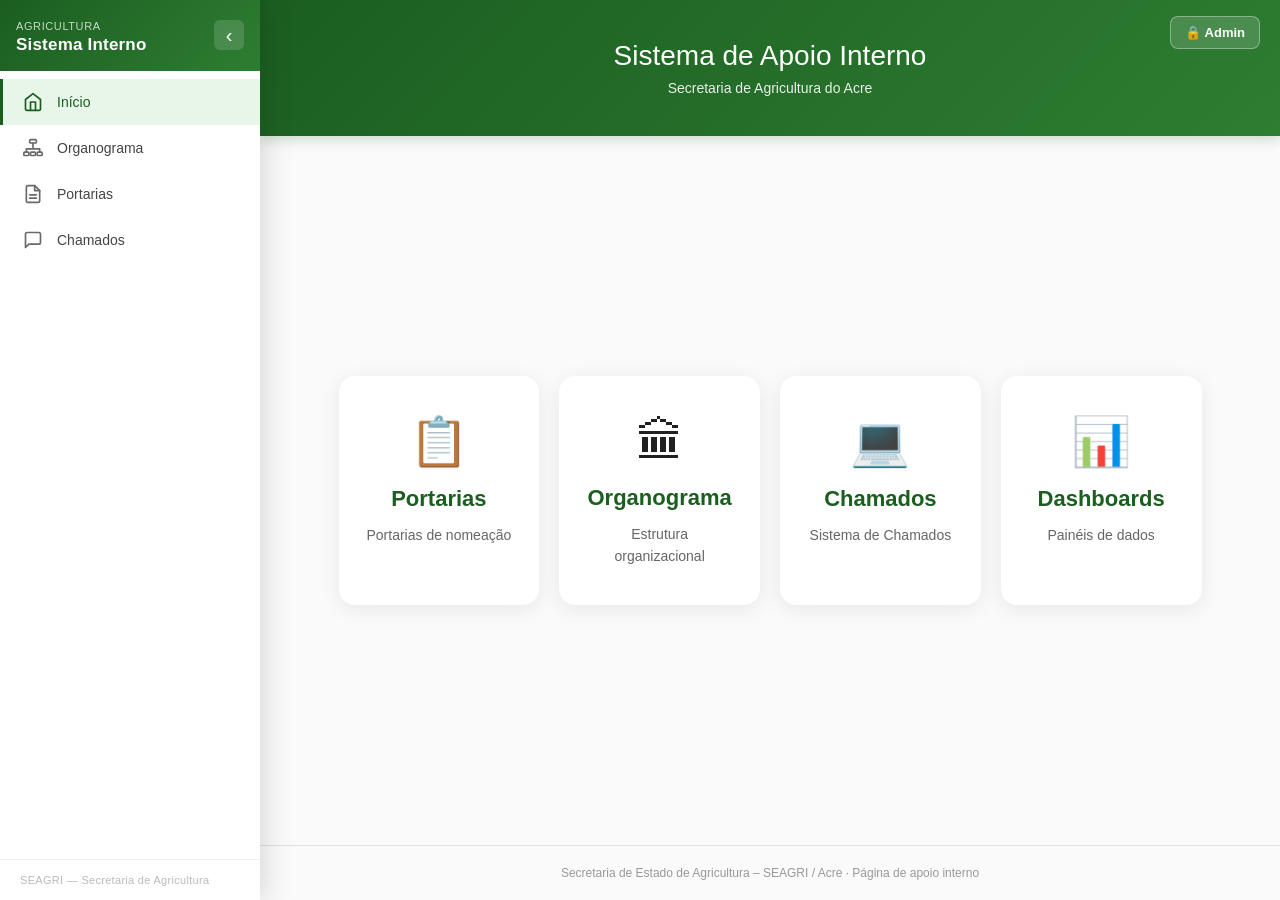
==== commit e8ba4e1f: "Melhoria 10 Alterando CSS e melhorias 10" ====
--- a/index.html
+++ b/index.html
@@ -3,40 +3,53 @@
 <head>
 <meta charset="UTF-8">
 <meta name="viewport" content="width=device-width, initial-scale=1.0">
-<title>SEAGRI - Secretaria de Estado de Agricultura</title>
-<style>
-  :root{
-    --verde:#1b5e20; --verde2:#2e7d32; --verde-claro:#e8f5e9; --linha:#e0e0e0;
-    --texto:#212121; --sombra:0 2px 8px rgba(27,94,32,0.1);
-  }
-  *{box-sizing:border-box;margin:0;padding:0;}
-  body{font-family:"Roboto","Segoe UI",Arial,sans-serif;background:#fafafa;color:var(--texto);min-height:100vh;display:flex;flex-direction:column;}
-  header{background:linear-gradient(135deg,var(--verde),var(--verde2));color:#fff;padding:40px 32px;text-align:center;box-shadow:0 4px 12px rgba(27,94,32,0.2);}
-  header h1{font-size:28px;font-weight:500;margin:0 0 8px;}
-  header p{font-size:14px;opacity:.9;margin:0;}
-  .container{flex:1;display:flex;justify-content:center;align-items:center;padding:40px 24px;}
-  .cards{display:flex;gap:24px;flex-wrap:wrap;justify-content:center;max-width:1180px;}
-  .card-link{text-decoration:none;color:inherit;display:block;flex:1;min-width:240px;max-width:320px;}
-  .card{background:#fff;border-radius:16px;padding:40px 32px;text-align:center;box-shadow:0 4px 20px rgba(0,0,0,0.08);border:2px solid transparent;transition:all .3s ease;}
-  .card:hover{transform:translateY(-6px);box-shadow:0 8px 32px rgba(27,94,32,0.15);border-color:var(--verde2);}
-  .card-icon{font-size:48px;margin-bottom:16px;display:block;}
-  .card h2{font-size:22px;font-weight:600;color:var(--verde);margin:0 0 12px;}
-  .card p{font-size:14px;color:#666;line-height:1.6;margin:0;}
-  .card .badge{display:inline-block;margin-top:16px;padding:8px 20px;background:var(--verde);color:#fff;border-radius:8px;font-size:13px;font-weight:600;transition:background .2s;}
-  .card:hover .badge{background:var(--verde2);}
-  footer{padding:20px 32px;font-size:12px;color:#999;text-align:center;border-top:1px solid var(--linha);}
-  @media(max-width:600px){
-    header{padding:28px 16px;}
-    header h1{font-size:22px;}
-    .container{padding:24px 16px;}
-    .cards{gap:20px;}
-    .card{padding:28px 20px;}
-    .card h2{font-size:18px;}
-  }
-</style>
+<title>SEAGRI - Sistema de Apoio Interno</title>
+<link rel="icon" type="image/svg+xml" href="favicon.svg">
+<meta property="og:title" content="SEAGRI – Sistema de Apoio Interno">
+<meta property="og:description" content="Portal interno da Secretaria de Estado de Agricultura do Acre — organograma, portarias, chamados e contatos.">
+<meta property="og:type" content="website">
+<meta property="og:image" content="LOGO GOVERNO DO ACRE 2023-2026 brasão.png">
+<link rel="stylesheet" href="base.css">
+<link rel="stylesheet" href="index.css">
 </head>
-<body>
+<body class="sidebar-open">
+<button class="sidebar-expand" id="sidebarExpand" aria-label="Expandir menu">&#8250;</button>
+<div class="sidebar-backdrop" id="sidebarBackdrop"></div>
+<nav class="sidebar open" id="sidebar">
+  <div class="sidebar-head">
+    <div class="sidebar-head-info">
+      <div class="sidebar-head-sub">Agricultura</div>
+      <div class="sidebar-head-title">Sistema Interno</div>
+    </div>
+    <button class="sidebar-toggle" id="sidebarToggle" aria-label="Recolher">&#8249;</button>
+  </div>
+  <div class="sidebar-nav">
+    <a class="sidebar-link" href="index.html" data-page="index">
+      <svg class="sidebar-icon" viewBox="0 0 24 24" fill="none" stroke="currentColor" stroke-width="2" stroke-linecap="round" stroke-linejoin="round"><path d="M3 9l9-7 9 7v11a2 2 0 01-2 2H5a2 2 0 01-2-2z"/><polyline points="9 22 9 12 15 12 15 22"/></svg>
+      Início
+    </a>
+    <a class="sidebar-link" href="organograma.html" data-page="organograma">
+      <svg class="sidebar-icon" viewBox="0 0 24 24" fill="none" stroke="currentColor" stroke-width="2" stroke-linecap="round" stroke-linejoin="round"><rect x="8" y="2" width="8" height="4" rx="1"/><rect x="1" y="17" width="6" height="4" rx="1"/><rect x="9" y="17" width="6" height="4" rx="1"/><rect x="17" y="17" width="6" height="4" rx="1"/><path d="M12 6v5M4 17v-4h16v4"/></svg>
+      Organograma
+    </a>
+    <a class="sidebar-link" href="portarias.html" data-page="portarias">
+      <svg class="sidebar-icon" viewBox="0 0 24 24" fill="none" stroke="currentColor" stroke-width="2" stroke-linecap="round" stroke-linejoin="round"><path d="M14 2H6a2 2 0 00-2 2v16a2 2 0 002 2h12a2 2 0 002-2V8z"/><polyline points="14 2 14 8 20 8"/><line x1="16" y1="13" x2="8" y2="13"/><line x1="16" y1="17" x2="8" y2="17"/></svg>
+      Portarias
+    </a>
+    <a class="sidebar-link" href="chamados.html" data-page="chamados">
+      <svg class="sidebar-icon" viewBox="0 0 24 24" fill="none" stroke="currentColor" stroke-width="2" stroke-linecap="round" stroke-linejoin="round"><path d="M21 15a2 2 0 01-2 2H7l-4 4V5a2 2 0 012-2h14a2 2 0 012 2z"/></svg>
+      Chamados
+    </a>
+    <a class="sidebar-link" href="contatos.html" data-page="contatos" id="sidebarLinkContatos">
+      <svg class="sidebar-icon" viewBox="0 0 24 24" fill="none" stroke="currentColor" stroke-width="2" stroke-linecap="round" stroke-linejoin="round"><path d="M17 21v-2a4 4 0 00-4-4H5a4 4 0 00-4 4v2"/><circle cx="9" cy="7" r="4"/><path d="M23 21v-2a4 4 0 00-3-3.87M16 3.13a4 4 0 010 7.75"/></svg>
+      Contatos
+    </a>
+  </div>
+  <div class="sidebar-foot">SEAGRI &mdash; Secretaria de Agricultura</div>
+</nav>
+<script>(function(){var t=document.getElementById('sidebarToggle'),e=document.getElementById('sidebarExpand'),b=document.getElementById('sidebarBackdrop'),s=document.getElementById('sidebar');function openSidebar(){s.classList.add('open');document.body.classList.add('sidebar-open')}function closeSidebar(){s.classList.remove('open');document.body.classList.remove('sidebar-open')}t.addEventListener('click',closeSidebar);if(e)e.addEventListener('click',openSidebar);document.addEventListener('keydown',function(k){if(k.key==='Escape')closeSidebar()});var p=location.pathname.split('/').pop().replace('.html','');if(!p||p==='')p='index';var a=document.querySelector('.sidebar-link[data-page="'+p+'"]');if(a)a.classList.add('ativo');function refreshAdmin(){var c=document.getElementById('sidebarLinkContatos');if(c)c.style.display=sessionStorage.getItem('seagri_admin')==='1'?'':'none';}refreshAdmin();window._sidebarRefreshAdmin=refreshAdmin;})();</script>
 <header>
+  <button class="admin-login-btn" id="adminLoginBtn" type="button">&#128274; Admin</button>
   <h1>Sistema de Apoio Interno</h1>
   <p>Secretaria de Agricultura do Acre</p>
 </header>
@@ -64,7 +77,7 @@
         <span class="card-icon">&#128187;</span>
         <h2>Chamados</h2>
         <p>Sistema de Chamados</p>
-        
+
       </div>
     </a>
     <a href="https://datastudio.google.com/reporting/2b0d6260-ce84-4061-944b-954971732248/page/5xLlD" class="card-link">
@@ -74,9 +87,87 @@
         <p>Painéis de dados</p>
       </div>
     </a>
+    <a href="contatos.html" class="card-link" id="cardContatos">
+      <div class="card">
+        <span class="card-icon">&#128222;</span>
+        <h2>Contatos</h2>
+        <p>Telefones dos servidores</p>
+      </div>
+    </a>
   </div>
 </div>
 
 <footer>Secretaria de Estado de Agricultura &ndash; SEAGRI / Acre &middot; P&aacute;gina de apoio interno</footer>
+
+<div class="admin-overlay" id="adminOverlay">
+  <div class="admin-box">
+    <div class="admin-box-title">&#128274; Acesso Administrativo</div>
+    <p class="admin-box-desc">Digite a senha para liberar o acesso &agrave; p&aacute;gina de contatos.</p>
+    <input type="password" id="adminPwdInput" class="admin-pwd" placeholder="Senha">
+    <p class="admin-errmsg" id="adminErr"></p>
+    <div class="admin-btns">
+      <button class="admin-btn-ok" id="adminOk" type="button">Entrar</button>
+      <button class="admin-btn-cancel" id="adminCancel" type="button">Cancelar</button>
+    </div>
+  </div>
+</div>
+
+<script>
+let adminLogado=sessionStorage.getItem('seagri_admin')==='1';
+const loginBtn=document.getElementById('adminLoginBtn');
+const cardContatos=document.getElementById('cardContatos');
+const overlay=document.getElementById('adminOverlay');
+const pwdInput=document.getElementById('adminPwdInput');
+const errMsg=document.getElementById('adminErr');
+
+function aplicarEstado(){
+  if(adminLogado){
+    cardContatos.classList.add('visivel');
+    loginBtn.innerHTML='&#9989; Admin (sair)';
+    loginBtn.classList.add('logado');
+  }else{
+    cardContatos.classList.remove('visivel');
+    loginBtn.innerHTML='&#128274; Admin';
+    loginBtn.classList.remove('logado');
+  }
+}
+aplicarEstado();
+
+loginBtn.addEventListener('click',()=>{
+  if(adminLogado){
+    adminLogado=false;
+    sessionStorage.removeItem('seagri_admin');
+    aplicarEstado();
+    window._sidebarRefreshAdmin&&window._sidebarRefreshAdmin();
+    return;
+  }
+  pwdInput.value='';errMsg.textContent='';
+  overlay.classList.add('show');
+  setTimeout(()=>pwdInput.focus(),80);
+});
+
+const ADMIN_HASH='8c6976e5b5410415bde908bd4dee15dfb167a9c873fc4bb8a81f6f2ab448a918';
+function entrar(){
+  const v=pwdInput.value;
+  crypto.subtle.digest('SHA-256',new TextEncoder().encode(v)).then(buf=>{
+    const hex=Array.from(new Uint8Array(buf)).map(b=>b.toString(16).padStart(2,'0')).join('');
+    if(hex===ADMIN_HASH){
+      adminLogado=true;
+      sessionStorage.setItem('seagri_admin','1');
+      overlay.classList.remove('show');
+      aplicarEstado();
+      window._sidebarRefreshAdmin&&window._sidebarRefreshAdmin();
+    }else{
+      errMsg.textContent='Senha incorreta. Tente novamente.';
+      pwdInput.value='';pwdInput.focus();
+    }
+  });
+}
+
+document.getElementById('adminOk').addEventListener('click',entrar);
+document.getElementById('adminCancel').addEventListener('click',()=>overlay.classList.remove('show'));
+pwdInput.addEventListener('keydown',e=>{if(e.key==='Enter')entrar();if(e.key==='Escape')overlay.classList.remove('show');});
+overlay.addEventListener('click',e=>{if(e.target===overlay)overlay.classList.remove('show');});
+</script>
 </body>
 </html>
--- a/base.css
+++ b/base.css
@@ -0,0 +1,92 @@
+/* Estilos compartilhados — SEAGRI */
+:root{
+  --verde:#1b5e20;
+  --verde2:#2e7d32;
+  --verde-claro:#e8f5e9;
+  --azul:#4472c4;
+  --laranja:#ed7d31;
+  --amarelo:#ffc000;
+  --cinza:#888;
+  --linha:#e0e0e0;
+  --texto:#212121;
+  --sombra:0 2px 8px rgba(27,94,32,0.1);
+}
+*{box-sizing:border-box;margin:0;padding:0}
+body{font-family:"Roboto","Segoe UI",Arial,sans-serif;background:#fafafa;color:var(--texto);transition:padding-left .28s cubic-bezier(.4,0,.2,1)}
+body.sidebar-open{padding-left:260px}
+
+.seagri-header{
+  background:linear-gradient(135deg,var(--verde),var(--verde2));
+  color:#fff;
+  padding:32px 32px 28px;
+  text-align:center;
+  box-shadow:0 4px 12px rgba(27,94,32,0.2);
+  position:relative;
+}
+.seagri-header h1{font-size:26px;font-weight:500;margin:0 0 6px}
+.seagri-header p{font-size:14px;opacity:.9;margin:0}
+.seagri-header .voltar{
+  position:absolute;left:20px;top:50%;transform:translateY(-50%);
+  color:#fff;text-decoration:none;font-size:14px;opacity:.85;
+  display:flex;align-items:center;gap:6px;
+}
+.seagri-header .voltar:hover{opacity:1}
+
+.seagri-footer{
+  padding:20px 32px;
+  font-size:12px;
+  color:#999;
+  text-align:center;
+  border-top:1px solid var(--linha);
+}
+
+/* Sidebar navigation */
+.sidebar-expand{
+  position:fixed;left:0;top:50%;transform:translateY(-50%);
+  z-index:1480;width:20px;height:56px;
+  background:var(--verde);border:none;border-radius:0 8px 8px 0;
+  cursor:pointer;color:#fff;font-size:18px;font-weight:300;
+  display:flex;align-items:center;justify-content:center;
+  box-shadow:2px 0 8px rgba(0,0,0,.15);
+  opacity:0;pointer-events:none;
+  transition:opacity .2s,width .15s,background .15s;
+}
+.sidebar-expand:hover{width:26px;background:var(--verde2)}
+body:not(.sidebar-open) .sidebar-expand{opacity:1;pointer-events:auto}
+.sidebar{
+  position:fixed;left:-270px;top:0;bottom:0;width:260px;
+  background:#fff;z-index:1500;
+  transition:left .28s cubic-bezier(.4,0,.2,1);
+  display:flex;flex-direction:column;
+  box-shadow:4px 0 28px rgba(0,0,0,.15);
+}
+.sidebar.open{left:0}
+.sidebar-head{
+  background:linear-gradient(135deg,var(--verde),var(--verde2));
+  color:#fff;padding:20px 16px 16px;flex-shrink:0;
+  display:flex;align-items:flex-start;justify-content:space-between;gap:8px;
+}
+.sidebar-head-info{flex:1;min-width:0}
+.sidebar-head-sub{font-size:11px;font-weight:500;opacity:.75;letter-spacing:.6px;text-transform:uppercase;margin-bottom:3px}
+.sidebar-head-title{font-size:17px;font-weight:700;letter-spacing:.2px}
+.sidebar-toggle{
+  background:rgba(255,255,255,.15);border:none;color:#fff;
+  width:30px;height:30px;border-radius:6px;flex-shrink:0;
+  cursor:pointer;display:flex;align-items:center;justify-content:center;
+  font-size:20px;font-weight:300;line-height:1;
+  transition:background .15s;
+}
+.sidebar-toggle:hover{background:rgba(255,255,255,.28)}
+.sidebar-nav{flex:1;padding:8px 0;overflow-y:auto}
+.sidebar-link{
+  display:flex;align-items:center;gap:14px;
+  padding:13px 20px;
+  color:#444;text-decoration:none;font-size:14px;font-weight:500;
+  border-left:3px solid transparent;
+  transition:background .15s,color .15s,border-color .15s;
+}
+.sidebar-link:hover{background:#f5f5f5;color:var(--verde)}
+.sidebar-link.ativo{background:#e8f5e9;color:var(--verde);border-left-color:var(--verde)}
+.sidebar-icon{flex-shrink:0;width:20px;height:20px;color:inherit;opacity:.8}
+.sidebar-link.ativo .sidebar-icon,.sidebar-link:hover .sidebar-icon{opacity:1}
+.sidebar-foot{padding:14px 20px;font-size:11px;color:#bbb;border-top:1px solid #f0f0f0;letter-spacing:.3px}
--- a/index.css
+++ b/index.css
@@ -0,0 +1,42 @@
+/* Estilos da página inicial — SEAGRI */
+body{min-height:100vh;display:flex;flex-direction:column}
+header{position:relative;background:linear-gradient(135deg,var(--verde),var(--verde2));color:#fff;padding:40px 32px;text-align:center;box-shadow:0 4px 12px rgba(27,94,32,0.2)}
+header h1{font-size:28px;font-weight:500;margin:0 0 8px}
+header p{font-size:14px;opacity:.9;margin:0}
+.admin-login-btn{position:absolute;top:16px;right:20px;display:inline-flex;align-items:center;gap:6px;padding:8px 14px;background:rgba(255,255,255,.15);color:#fff;border:1px solid rgba(255,255,255,.35);border-radius:8px;font-size:13px;font-weight:600;cursor:pointer;transition:background .2s}
+.admin-login-btn:hover{background:rgba(255,255,255,.28)}
+.admin-login-btn.logado{background:#25d366;border-color:#1aab52}
+#cardContatos{display:none}
+#cardContatos.visivel{display:block}
+.admin-overlay{display:none;position:fixed;inset:0;background:rgba(0,0,0,.55);z-index:2000;align-items:center;justify-content:center}
+.admin-overlay.show{display:flex}
+.admin-box{background:#fff;border-radius:14px;padding:28px;max-width:360px;width:90%;box-shadow:0 8px 40px rgba(0,0,0,.3);text-align:left}
+.admin-box-title{font-size:17px;font-weight:700;color:#212121;margin:0 0 8px}
+.admin-box-desc{font-size:13px;color:#666;margin:0 0 16px;line-height:1.5}
+.admin-pwd{width:100%;padding:10px 14px;border:1.5px solid #e0e0e0;border-radius:8px;font-size:14px;outline:none;margin-bottom:6px}
+.admin-pwd:focus{border-color:var(--verde2)}
+.admin-errmsg{font-size:12px;color:#c0392b;min-height:18px;margin-bottom:12px}
+.admin-btns{display:flex;gap:8px;justify-content:flex-end}
+.admin-btn-ok{padding:9px 22px;background:var(--verde2);color:#fff;border:none;border-radius:8px;font-size:14px;font-weight:600;cursor:pointer;transition:background .2s}
+.admin-btn-ok:hover{background:var(--verde)}
+.admin-btn-cancel{padding:9px 16px;background:#f5f5f5;color:#333;border:1px solid #ddd;border-radius:8px;font-size:14px;cursor:pointer}
+.admin-btn-cancel:hover{background:#e0e0e0}
+.container{flex:1;display:flex;justify-content:center;align-items:center;padding:40px 24px}
+.cards{display:flex;gap:20px;flex-wrap:wrap;justify-content:center;max-width:1400px}
+.card-link{text-decoration:none;color:inherit;display:block;flex:1 1 0;min-width:200px;max-width:260px}
+.card{background:#fff;border-radius:16px;padding:36px 24px;text-align:center;box-shadow:0 4px 20px rgba(0,0,0,0.08);border:2px solid transparent;transition:all .3s ease;height:100%}
+.card:hover{transform:translateY(-6px);box-shadow:0 8px 32px rgba(27,94,32,0.15);border-color:var(--verde2)}
+.card-icon{font-size:48px;margin-bottom:16px;display:block}
+.card h2{font-size:22px;font-weight:600;color:var(--verde);margin:0 0 12px}
+.card p{font-size:14px;color:#666;line-height:1.6;margin:0}
+.card .badge{display:inline-block;margin-top:16px;padding:8px 20px;background:var(--verde);color:#fff;border-radius:8px;font-size:13px;font-weight:600;transition:background .2s}
+.card:hover .badge{background:var(--verde2)}
+footer{padding:20px 32px;font-size:12px;color:#999;text-align:center;border-top:1px solid var(--linha)}
+@media(max-width:600px){
+  header{padding:28px 16px}
+  header h1{font-size:22px}
+  .container{padding:24px 16px}
+  .cards{gap:20px}
+  .card{padding:28px 20px}
+  .card h2{font-size:18px}
+}
